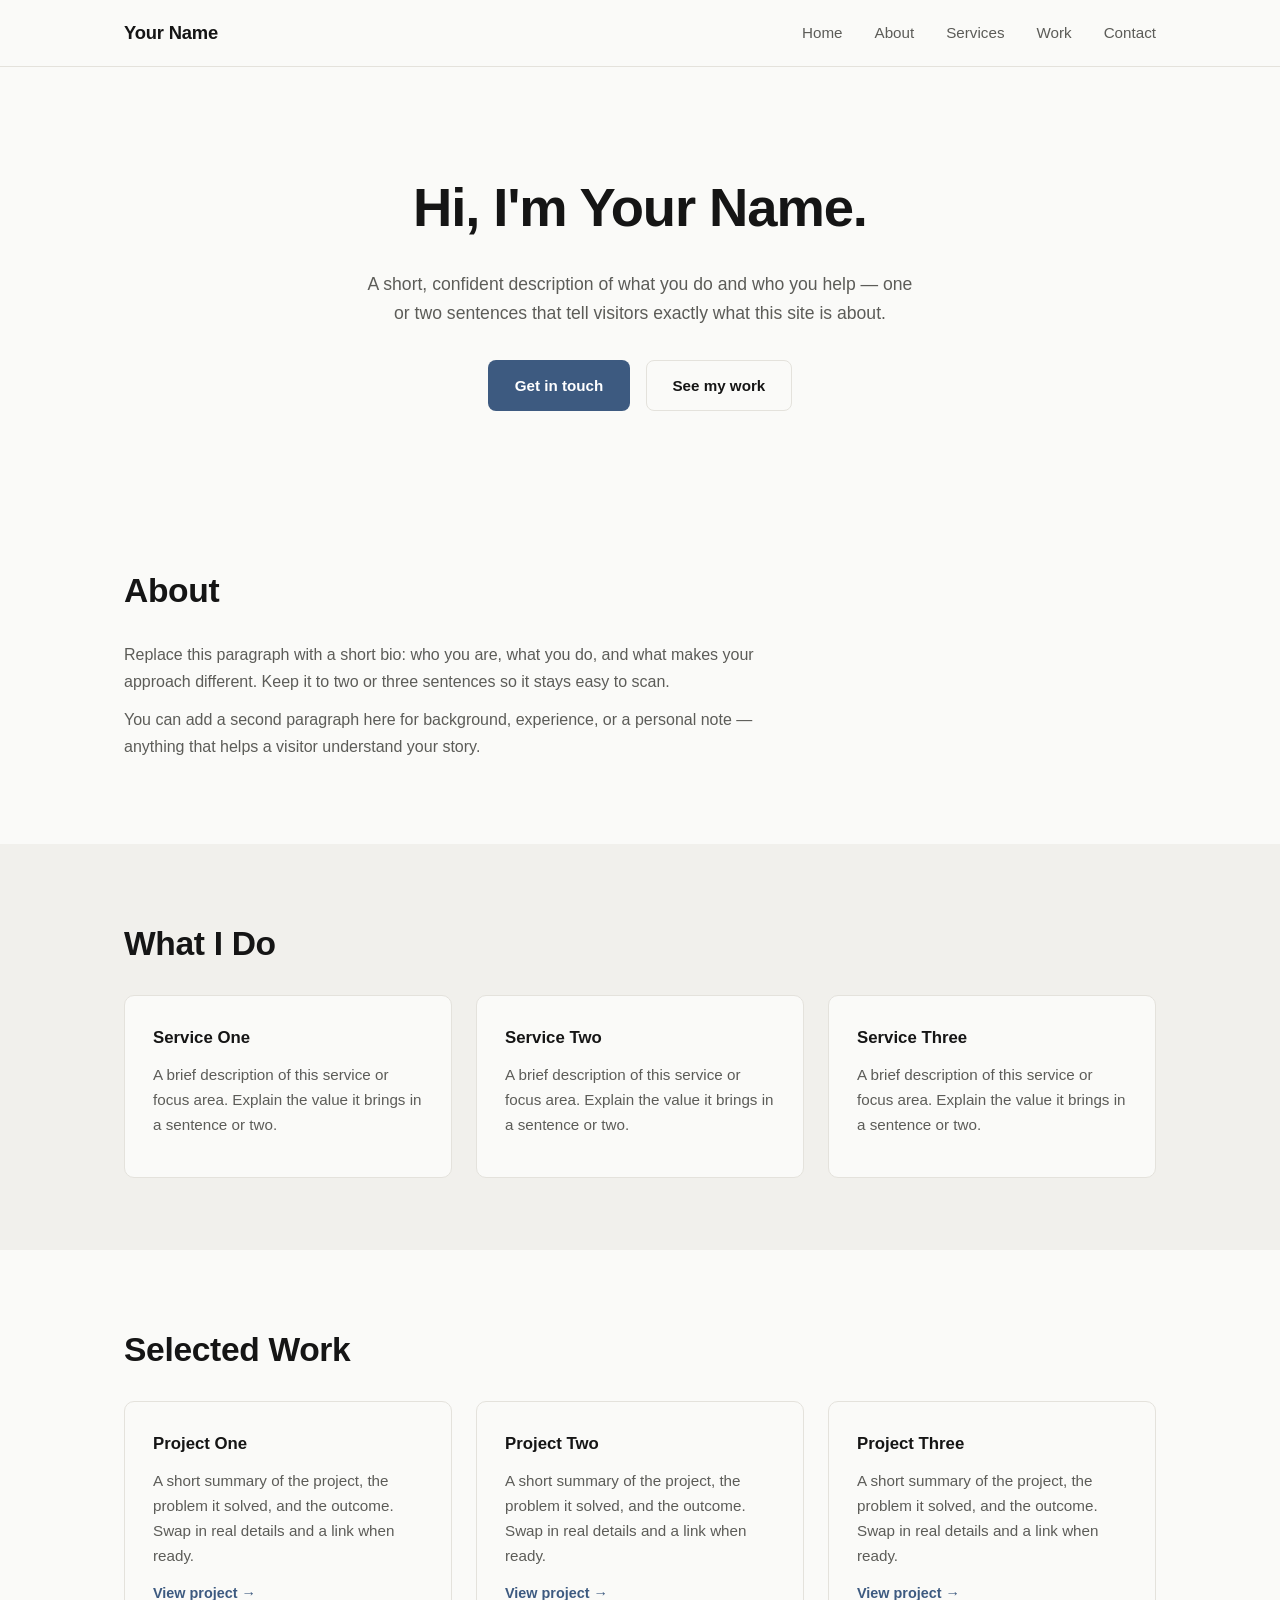
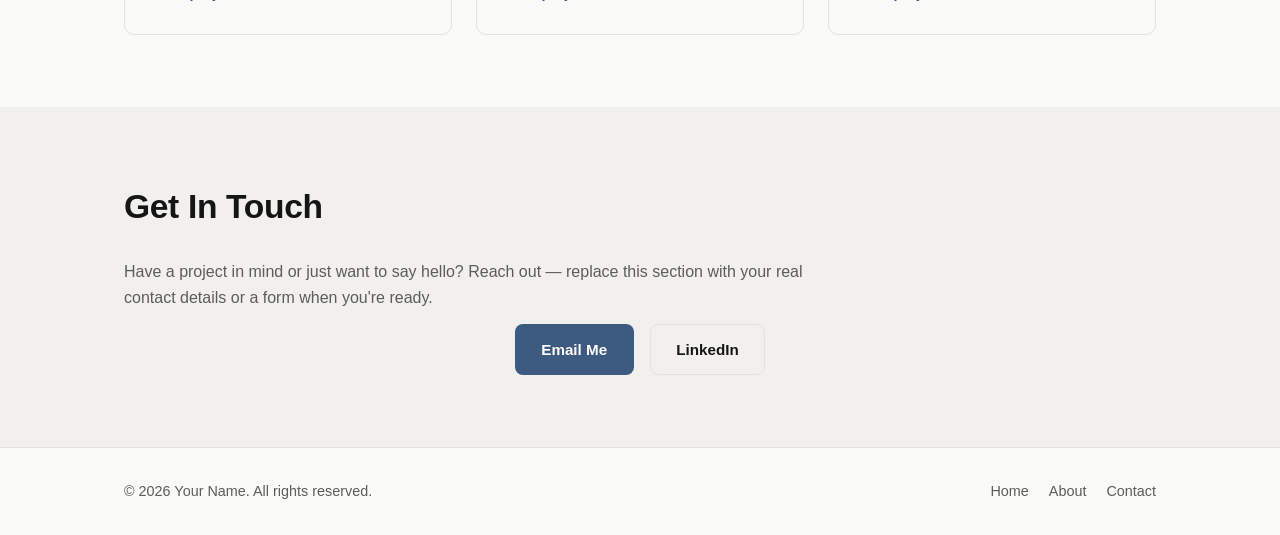
==== index.html @ 48ca0759 "push test" ====
<!DOCTYPE html>
<html lang="en">
<head>
  <meta charset="UTF-8">
  <meta name="viewport" content="width=device-width, initial-scale=1.0">
  <title>Your Name — Portfolio</title>
  <meta name="description" content="A clean, modern personal website.">
  <link rel="stylesheet" href="style.css">
</head>
<body>

  <header class="site-header">
    <nav class="navbar" aria-label="Main navigation">
      <a href="#home" class="logo">Your Name</a>
      <button class="nav-toggle" id="navToggle" aria-label="Toggle navigation" aria-expanded="false">
        <span></span>
        <span></span>
        <span></span>
      </button>
      <ul class="nav-links" id="navLinks">
        <li><a href="#home">Home</a></li>
        <li><a href="#about">About</a></li>
        <li><a href="#services">Services</a></li>
        <li><a href="#work">Work</a></li>
        <li><a href="#contact">Contact</a></li>
      </ul>
    </nav>
  </header>

  <main>
    <section id="home" class="hero">
      <div class="container">
        <h1>Hi, I'm Your Name.</h1>
        <p class="hero-subtitle">A short, confident description of what you do and who you help — one or two sentences that tell visitors exactly what this site is about.</p>
        <div class="hero-actions">
          <a href="#contact" class="btn btn-primary">Get in touch</a>
          <a href="#work" class="btn btn-secondary">See my work</a>
        </div>
      </div>
    </section>

    <section id="about" class="section">
      <div class="container">
        <h2>About</h2>
        <p>Replace this paragraph with a short bio: who you are, what you do, and what makes your approach different. Keep it to two or three sentences so it stays easy to scan.</p>
        <p>You can add a second paragraph here for background, experience, or a personal note — anything that helps a visitor understand your story.</p>
      </div>
    </section>

    <section id="services" class="section section-alt">
      <div class="container">
        <h2>What I Do</h2>
        <div class="card-grid">
          <div class="card">
            <h3>Service One</h3>
            <p>A brief description of this service or focus area. Explain the value it brings in a sentence or two.</p>
          </div>
          <div class="card">
            <h3>Service Two</h3>
            <p>A brief description of this service or focus area. Explain the value it brings in a sentence or two.</p>
          </div>
          <div class="card">
            <h3>Service Three</h3>
            <p>A brief description of this service or focus area. Explain the value it brings in a sentence or two.</p>
          </div>
        </div>
      </div>
    </section>

    <section id="work" class="section">
      <div class="container">
        <h2>Selected Work</h2>
        <div class="card-grid">
          <div class="card">
            <h3>Project One</h3>
            <p>A short summary of the project, the problem it solved, and the outcome. Swap in real details and a link when ready.</p>
            <a href="#" class="link-arrow">View project &rarr;</a>
          </div>
          <div class="card">
            <h3>Project Two</h3>
            <p>A short summary of the project, the problem it solved, and the outcome. Swap in real details and a link when ready.</p>
            <a href="#" class="link-arrow">View project &rarr;</a>
          </div>
          <div class="card">
            <h3>Project Three</h3>
            <p>A short summary of the project, the problem it solved, and the outcome. Swap in real details and a link when ready.</p>
            <a href="#" class="link-arrow">View project &rarr;</a>
          </div>
        </div>
      </div>
    </section>

    <section id="contact" class="section section-alt">
      <div class="container">
        <h2>Get In Touch</h2>
        <p>Have a project in mind or just want to say hello? Reach out — replace this section with your real contact details or a form when you're ready.</p>
        <div class="hero-actions">
          <a href="mailto:hello@example.com" class="btn btn-primary">Email Me</a>
          <a href="#" class="btn btn-secondary">LinkedIn</a>
        </div>
      </div>
    </section>
  </main>

  <footer class="site-footer">
    <div class="container footer-inner">
      <p>&copy; <span id="year"></span> Your Name. All rights reserved.</p>
      <div class="footer-links">
        <a href="#home">Home</a>
        <a href="#about">About</a>
        <a href="#contact">Contact</a>
      </div>
    </div>
  </footer>

  <script src="script.js"></script>
</body>
</html>
---- style.css ----
/* ============================
   Variables
   ============================ */
:root {
  --bg: #FAFAF8;
  --bg-alt: #F1F0EC;
  --text: #151515;
  --text-muted: #5C5C58;
  --accent: #3D5A80;
  --accent-dark: #2F4762;
  --border: #E4E2DC;
  --radius: 10px;
  --max-width: 1080px;
  --transition: 0.2s ease;
}

/* ============================
   Reset
   ============================ */
* {
  margin: 0;
  padding: 0;
  box-sizing: border-box;
}

html {
  scroll-behavior: smooth;
}

body {
  font-family: -apple-system, BlinkMacSystemFont, "Segoe UI", Inter, Roboto, Helvetica, Arial, sans-serif;
  background-color: var(--bg);
  color: var(--text);
  line-height: 1.65;
  -webkit-font-smoothing: antialiased;
}

img {
  max-width: 100%;
  display: block;
}

a {
  color: inherit;
  text-decoration: none;
}

ul {
  list-style: none;
}

.container {
  width: 100%;
  max-width: var(--max-width);
  margin: 0 auto;
  padding: 0 1.5rem;
}

/* ============================
   Header / Navbar
   ============================ */
.site-header {
  position: sticky;
  top: 0;
  z-index: 100;
  background: rgba(250, 250, 248, 0.92);
  backdrop-filter: blur(6px);
  border-bottom: 1px solid var(--border);
}

.navbar {
  max-width: var(--max-width);
  margin: 0 auto;
  padding: 1.1rem 1.5rem;
  display: flex;
  align-items: center;
  justify-content: space-between;
}

.logo {
  font-weight: 700;
  font-size: 1.15rem;
  letter-spacing: -0.01em;
}

.nav-links {
  display: flex;
  gap: 2rem;
}

.nav-links a {
  font-size: 0.95rem;
  font-weight: 500;
  color: var(--text-muted);
  transition: color var(--transition);
}

.nav-links a:hover {
  color: var(--accent);
}

.nav-toggle {
  display: none;
  flex-direction: column;
  justify-content: center;
  gap: 5px;
  width: 30px;
  height: 30px;
  background: none;
  border: none;
  cursor: pointer;
  padding: 0;
}

.nav-toggle span {
  display: block;
  height: 2px;
  width: 100%;
  background: var(--text);
  border-radius: 2px;
  transition: transform var(--transition), opacity var(--transition);
}

/* ============================
   Hero
   ============================ */
.hero {
  padding: 6rem 0 5rem;
  text-align: center;
}

.hero h1 {
  font-size: clamp(2.2rem, 5vw, 3.4rem);
  font-weight: 700;
  letter-spacing: -0.02em;
  margin-bottom: 1.1rem;
}

.hero-subtitle {
  max-width: 560px;
  margin: 0 auto 2rem;
  color: var(--text-muted);
  font-size: 1.1rem;
}

.hero-actions {
  display: flex;
  gap: 1rem;
  justify-content: center;
  flex-wrap: wrap;
}

/* ============================
   Buttons
   ============================ */
.btn {
  display: inline-block;
  padding: 0.75rem 1.6rem;
  border-radius: 8px;
  font-weight: 600;
  font-size: 0.95rem;
  transition: transform var(--transition), opacity var(--transition), background var(--transition);
  border: 1px solid transparent;
}

.btn-primary {
  background: var(--accent);
  color: #fff;
}

.btn-primary:hover {
  background: var(--accent-dark);
  transform: translateY(-1px);
}

.btn-secondary {
  background: transparent;
  color: var(--text);
  border-color: var(--border);
}

.btn-secondary:hover {
  border-color: var(--accent);
  color: var(--accent);
  transform: translateY(-1px);
}

/* ============================
   Sections
   ============================ */
.section {
  padding: 4.5rem 0;
}

.section-alt {
  background: var(--bg-alt);
}

.section h2 {
  font-size: clamp(1.6rem, 3vw, 2.1rem);
  font-weight: 700;
  letter-spacing: -0.01em;
  margin-bottom: 1.5rem;
}

.section p {
  color: var(--text-muted);
  max-width: 680px;
  margin-bottom: 0.75rem;
}

/* ============================
   Cards
   ============================ */
.card-grid {
  display: grid;
  grid-template-columns: repeat(3, 1fr);
  gap: 1.5rem;
  margin-top: 1.5rem;
}

.card {
  background: var(--bg);
  border: 1px solid var(--border);
  border-radius: var(--radius);
  padding: 1.75rem;
  transition: transform var(--transition), box-shadow var(--transition);
}

.card:hover {
  transform: translateY(-3px);
  box-shadow: 0 8px 24px rgba(0, 0, 0, 0.06);
}

.card h3 {
  font-size: 1.05rem;
  margin-bottom: 0.6rem;
}

.card p {
  font-size: 0.95rem;
  margin-bottom: 0.75rem;
}

.link-arrow {
  font-weight: 600;
  font-size: 0.9rem;
  color: var(--accent);
  transition: opacity var(--transition);
}

.link-arrow:hover {
  opacity: 0.75;
}

/* ============================
   Footer
   ============================ */
.site-footer {
  border-top: 1px solid var(--border);
  padding: 2rem 0;
}

.footer-inner {
  display: flex;
  align-items: center;
  justify-content: space-between;
  flex-wrap: wrap;
  gap: 1rem;
}

.footer-inner p {
  color: var(--text-muted);
  font-size: 0.9rem;
}

.footer-links {
  display: flex;
  gap: 1.25rem;
}

.footer-links a {
  font-size: 0.9rem;
  color: var(--text-muted);
  transition: color var(--transition);
}

.footer-links a:hover {
  color: var(--accent);
}

/* ============================
   Responsive
   ============================ */
@media (max-width: 768px) {
  .card-grid {
    grid-template-columns: 1fr;
  }

  .nav-toggle {
    display: flex;
  }

  .nav-links {
    position: absolute;
    top: 100%;
    left: 0;
    right: 0;
    background: var(--bg);
    border-bottom: 1px solid var(--border);
    flex-direction: column;
    align-items: center;
    gap: 0;
    max-height: 0;
    overflow: hidden;
    transition: max-height var(--transition);
  }

  .nav-links.open {
    max-height: 320px;
  }

  .nav-links li {
    width: 100%;
    text-align: center;
  }

  .nav-links a {
    display: block;
    padding: 1rem 0;
  }

  .hero {
    padding: 4rem 0 3rem;
  }
}

@media (max-width: 480px) {
  .hero-actions {
    flex-direction: column;
    width: 100%;
  }

  .hero-actions .btn {
    width: 100%;
    text-align: center;
  }
}
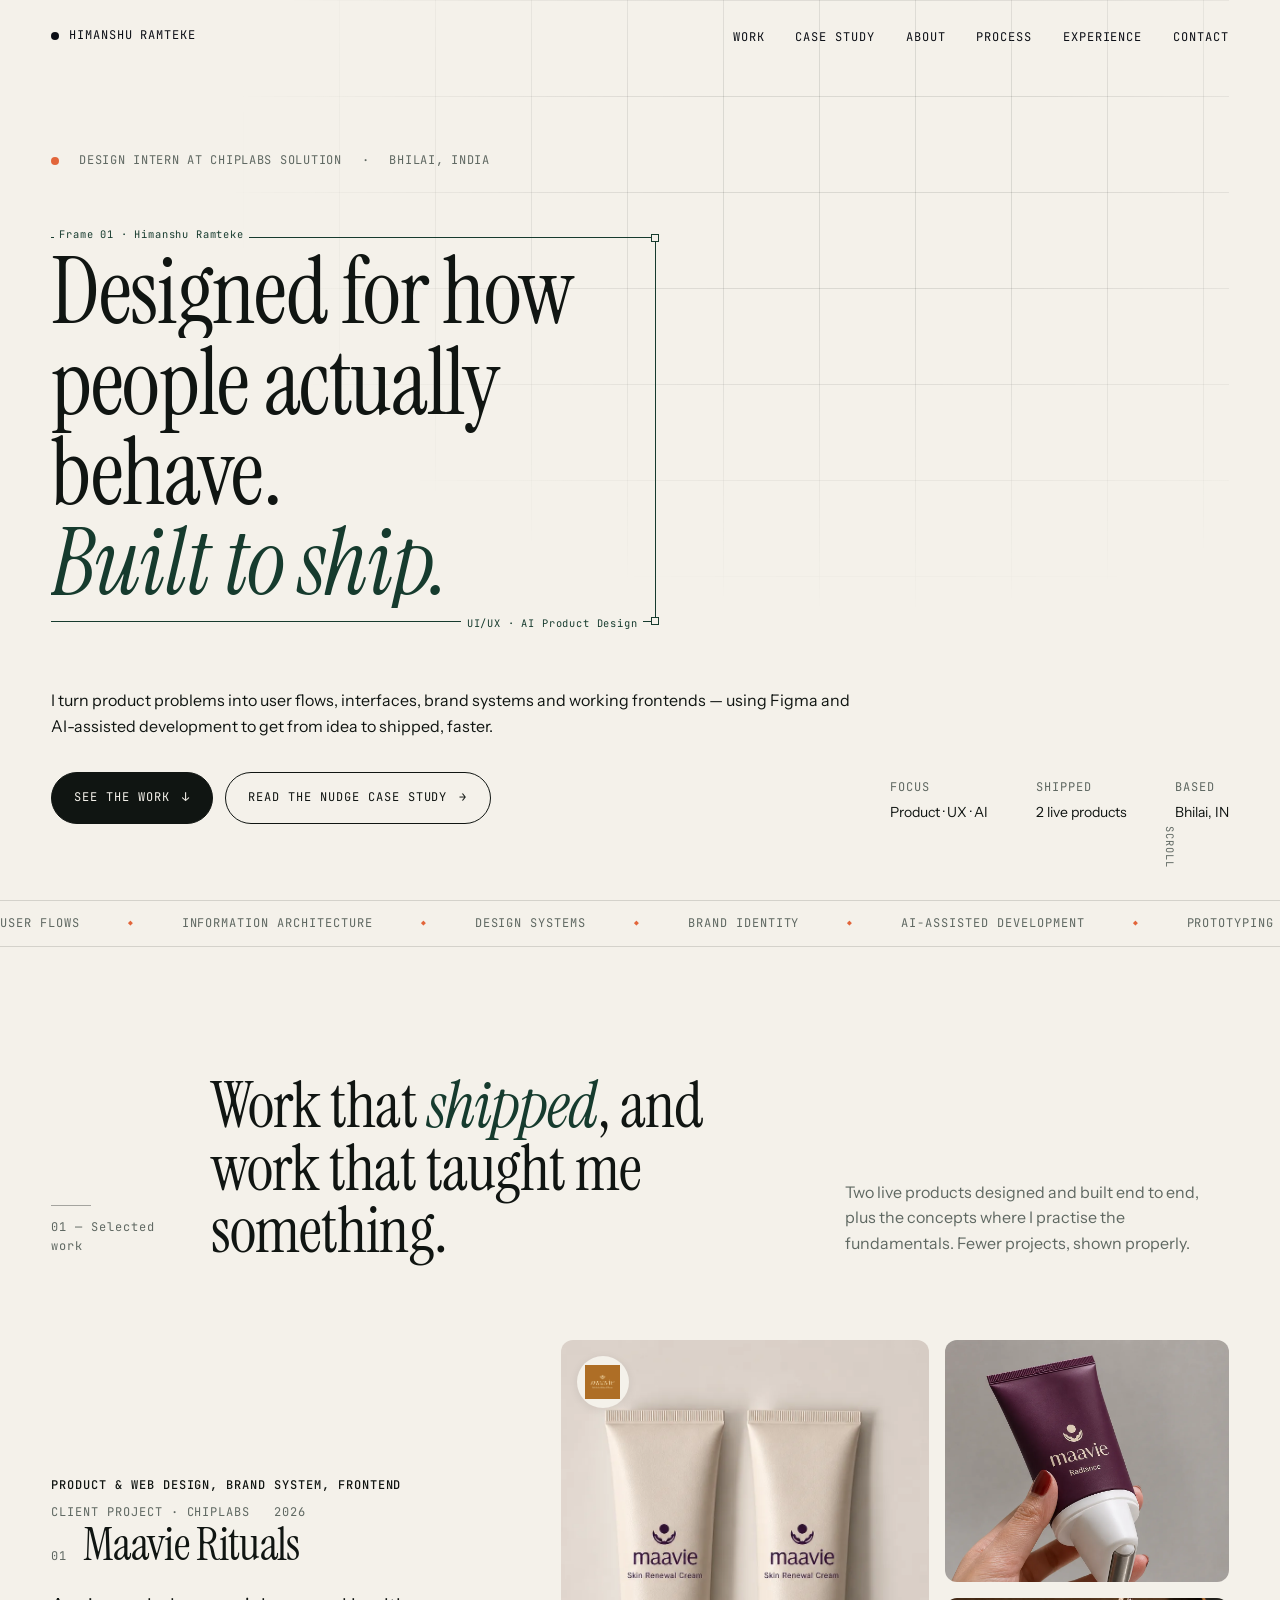
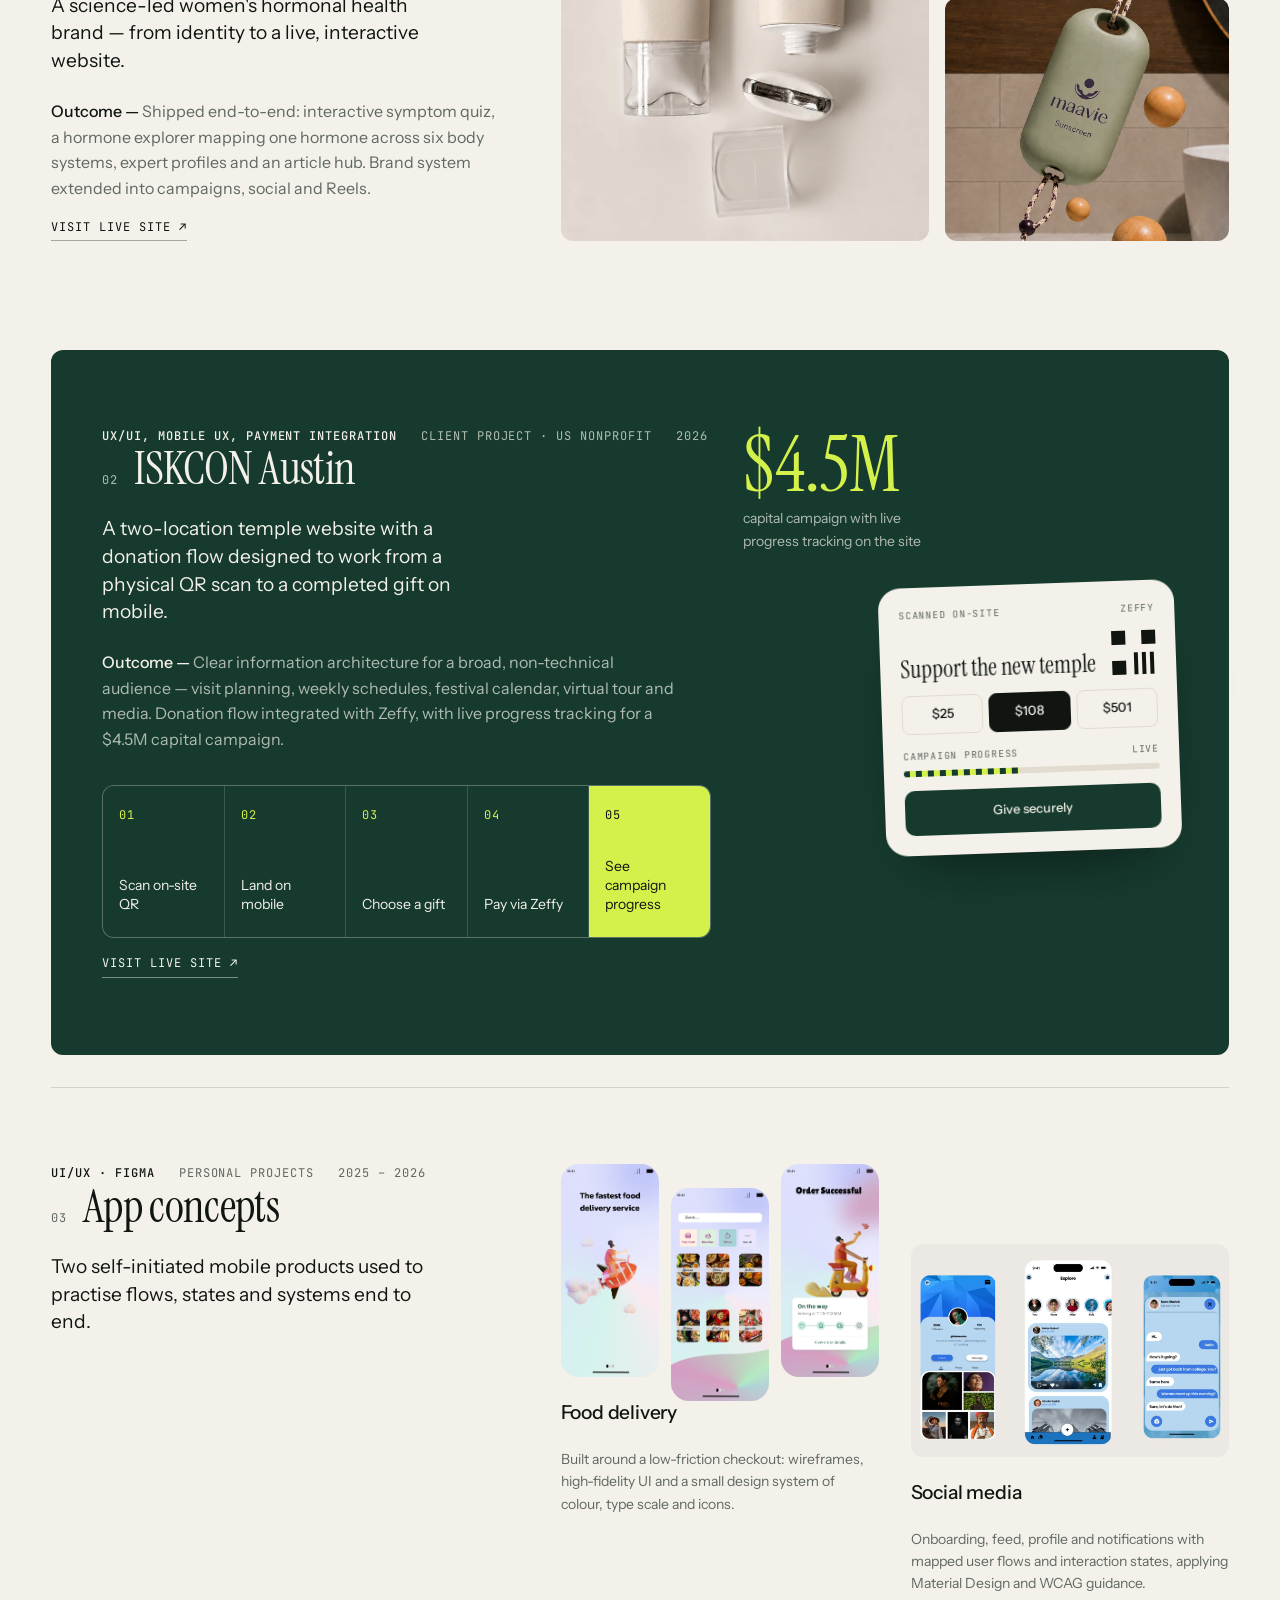
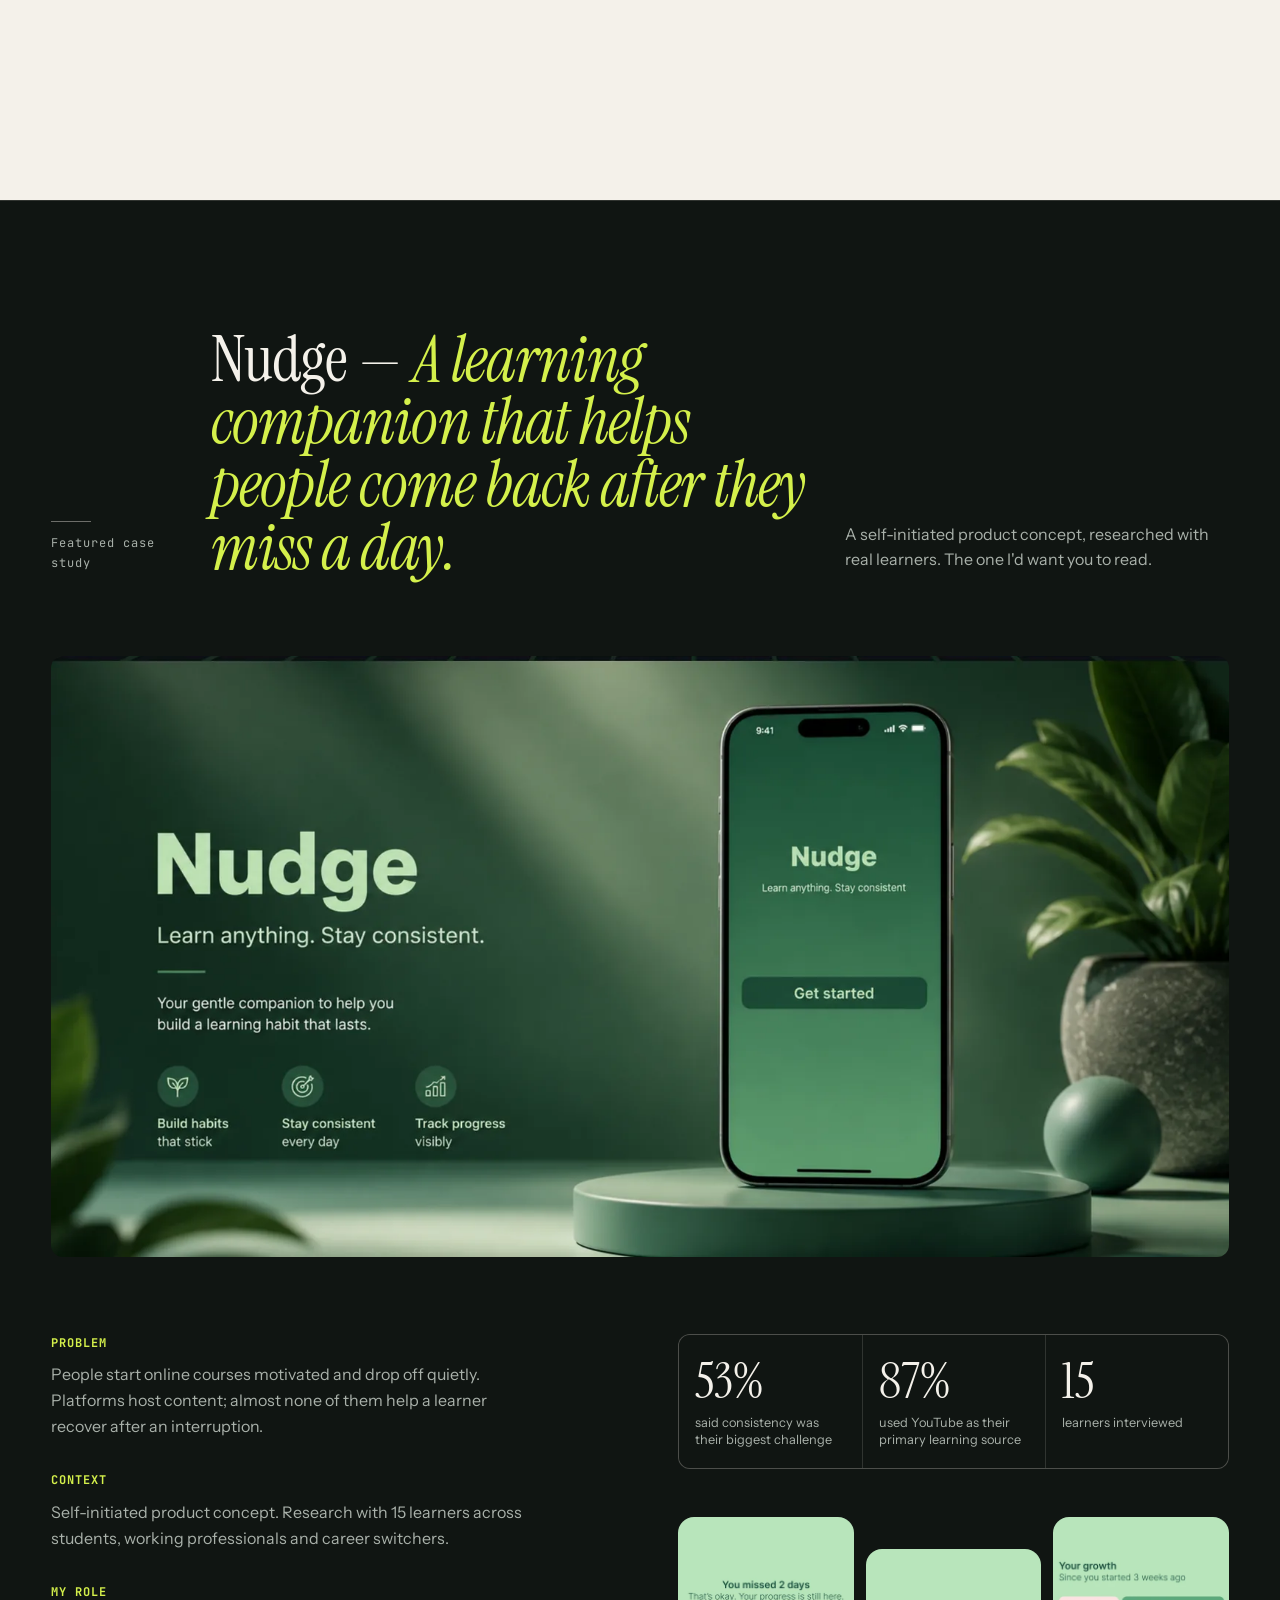
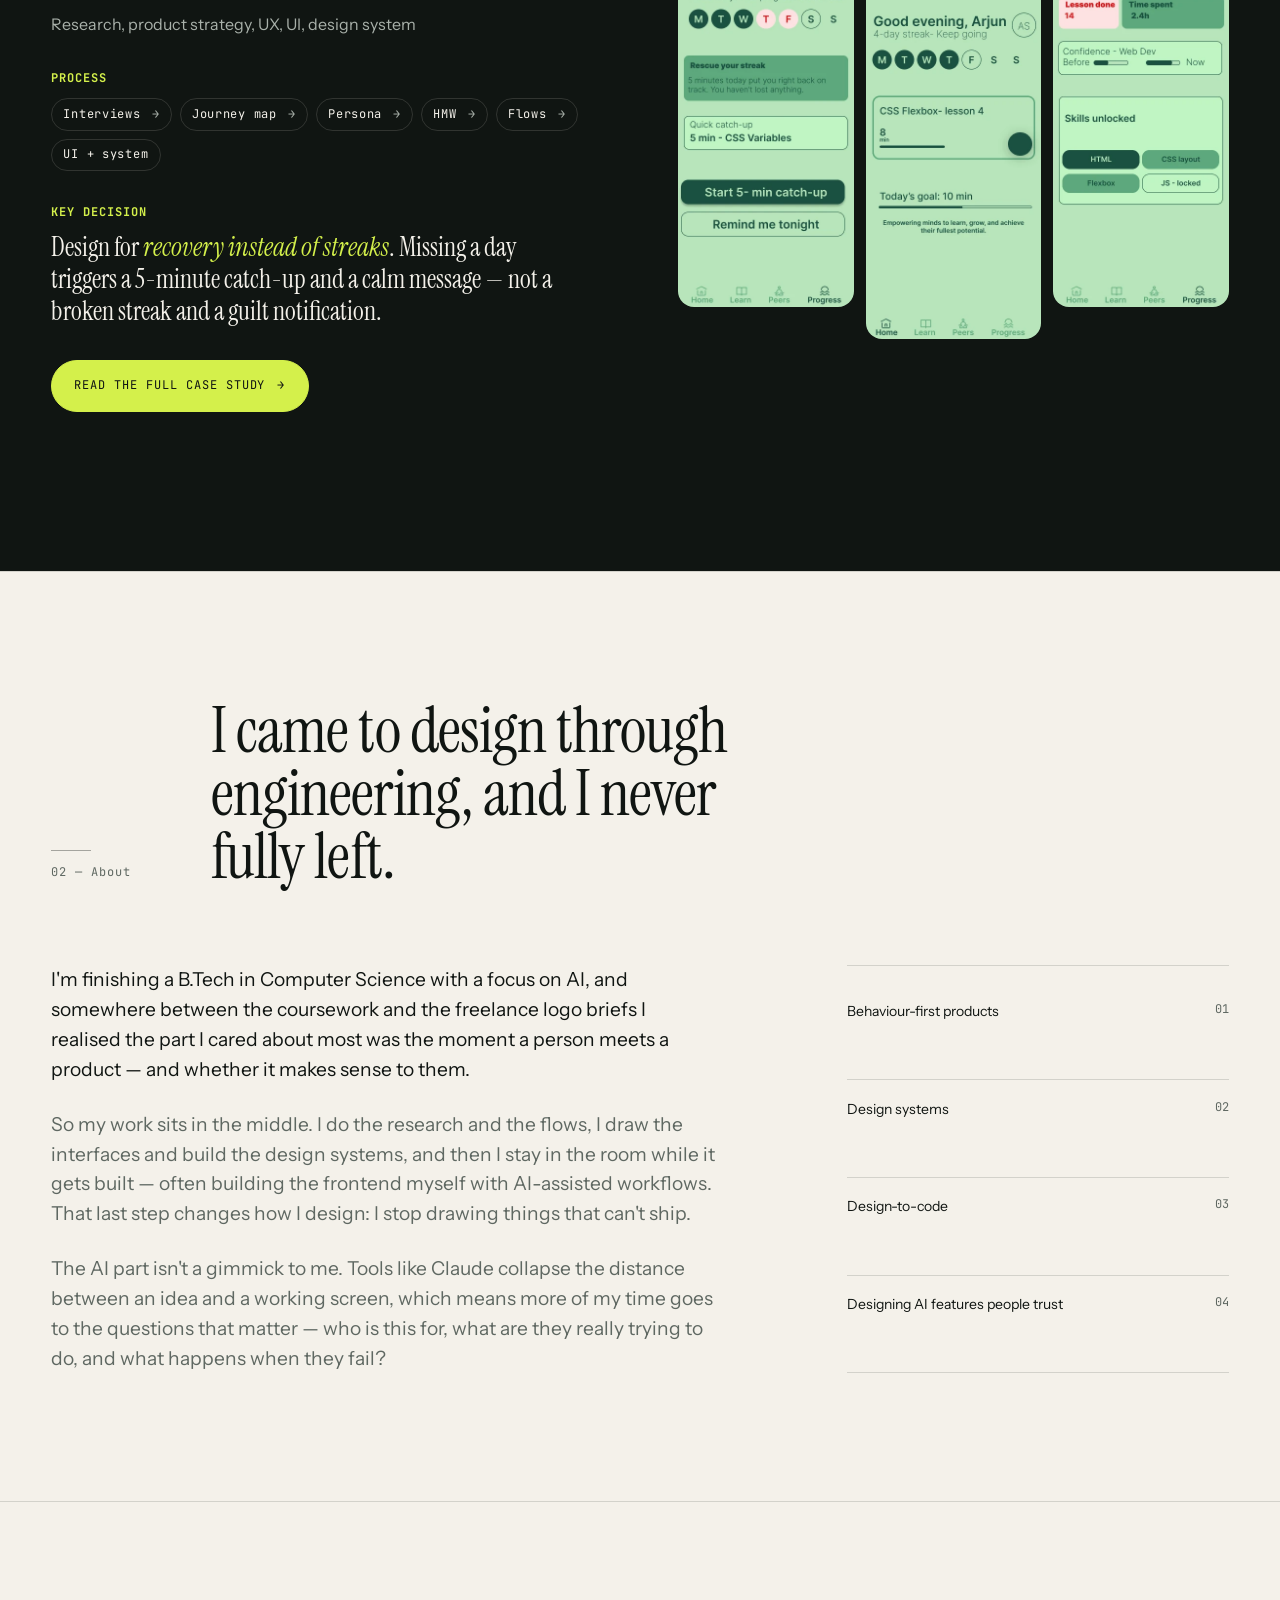
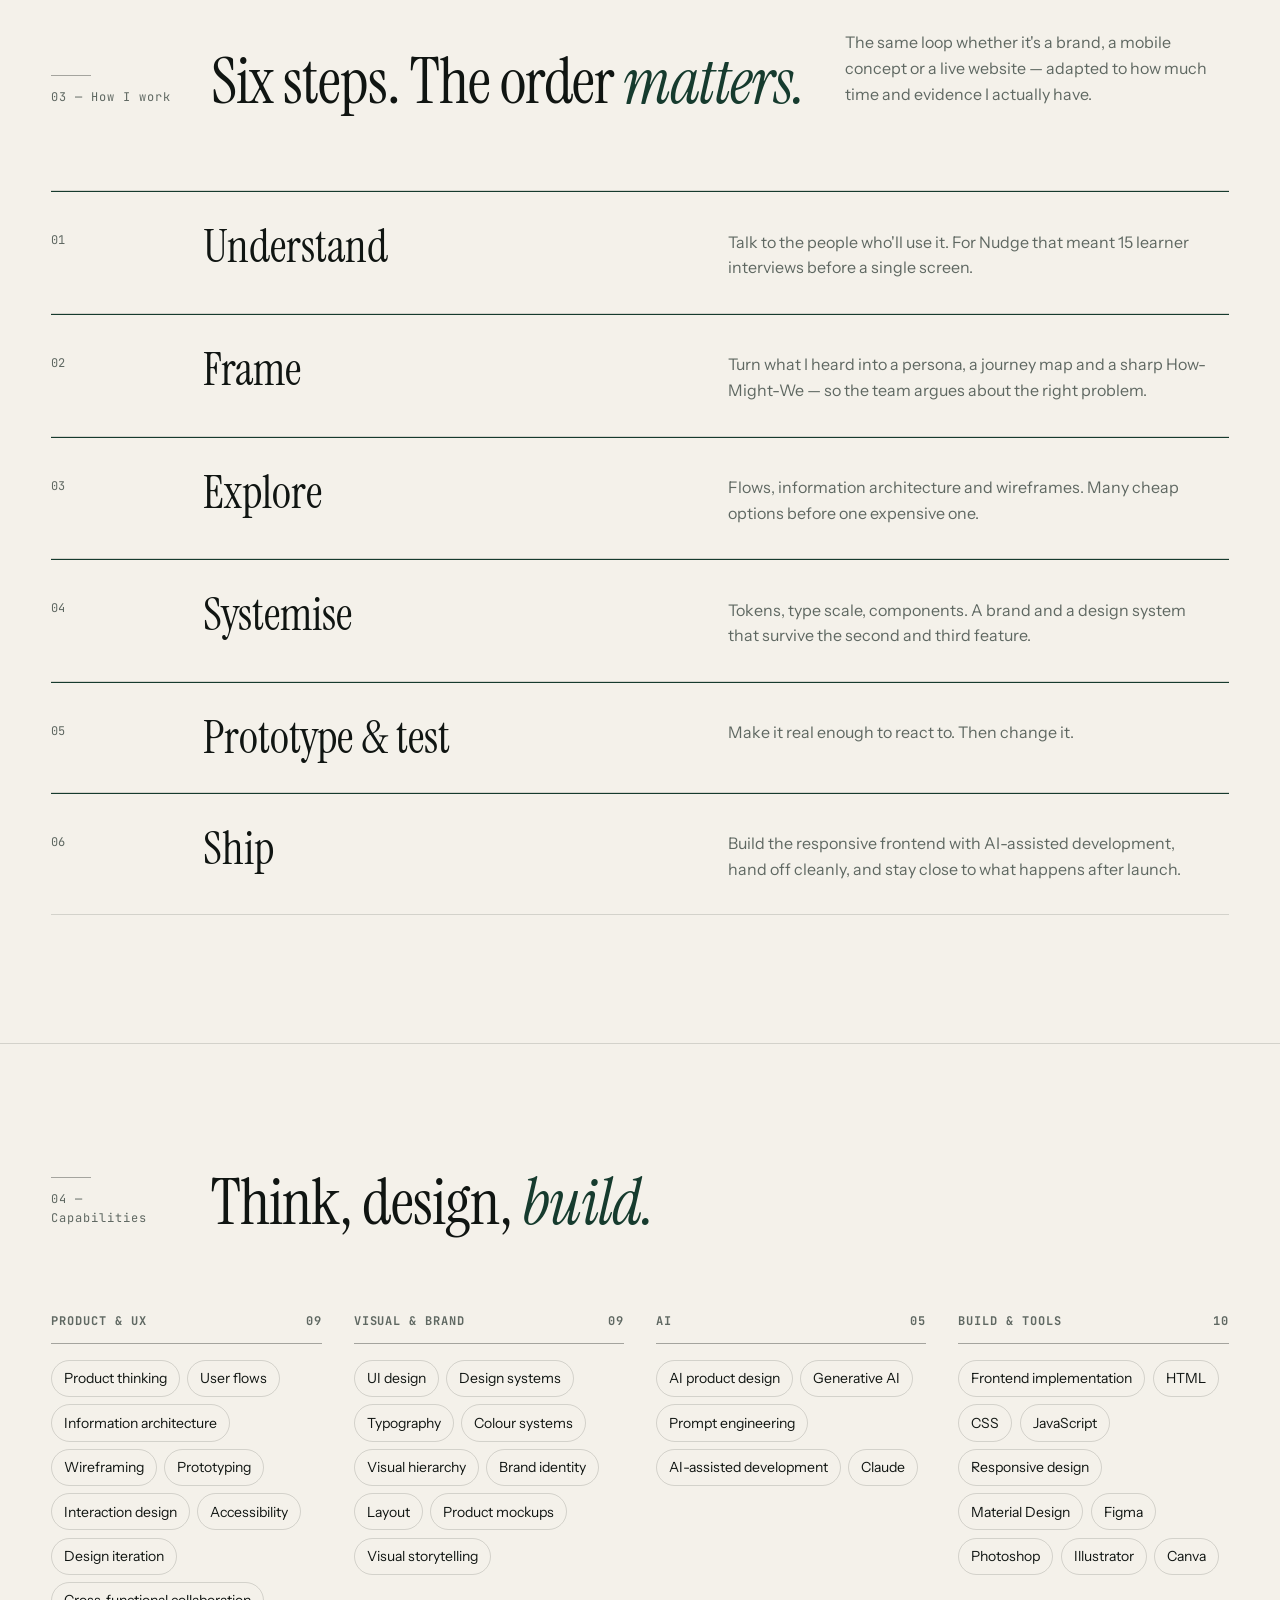
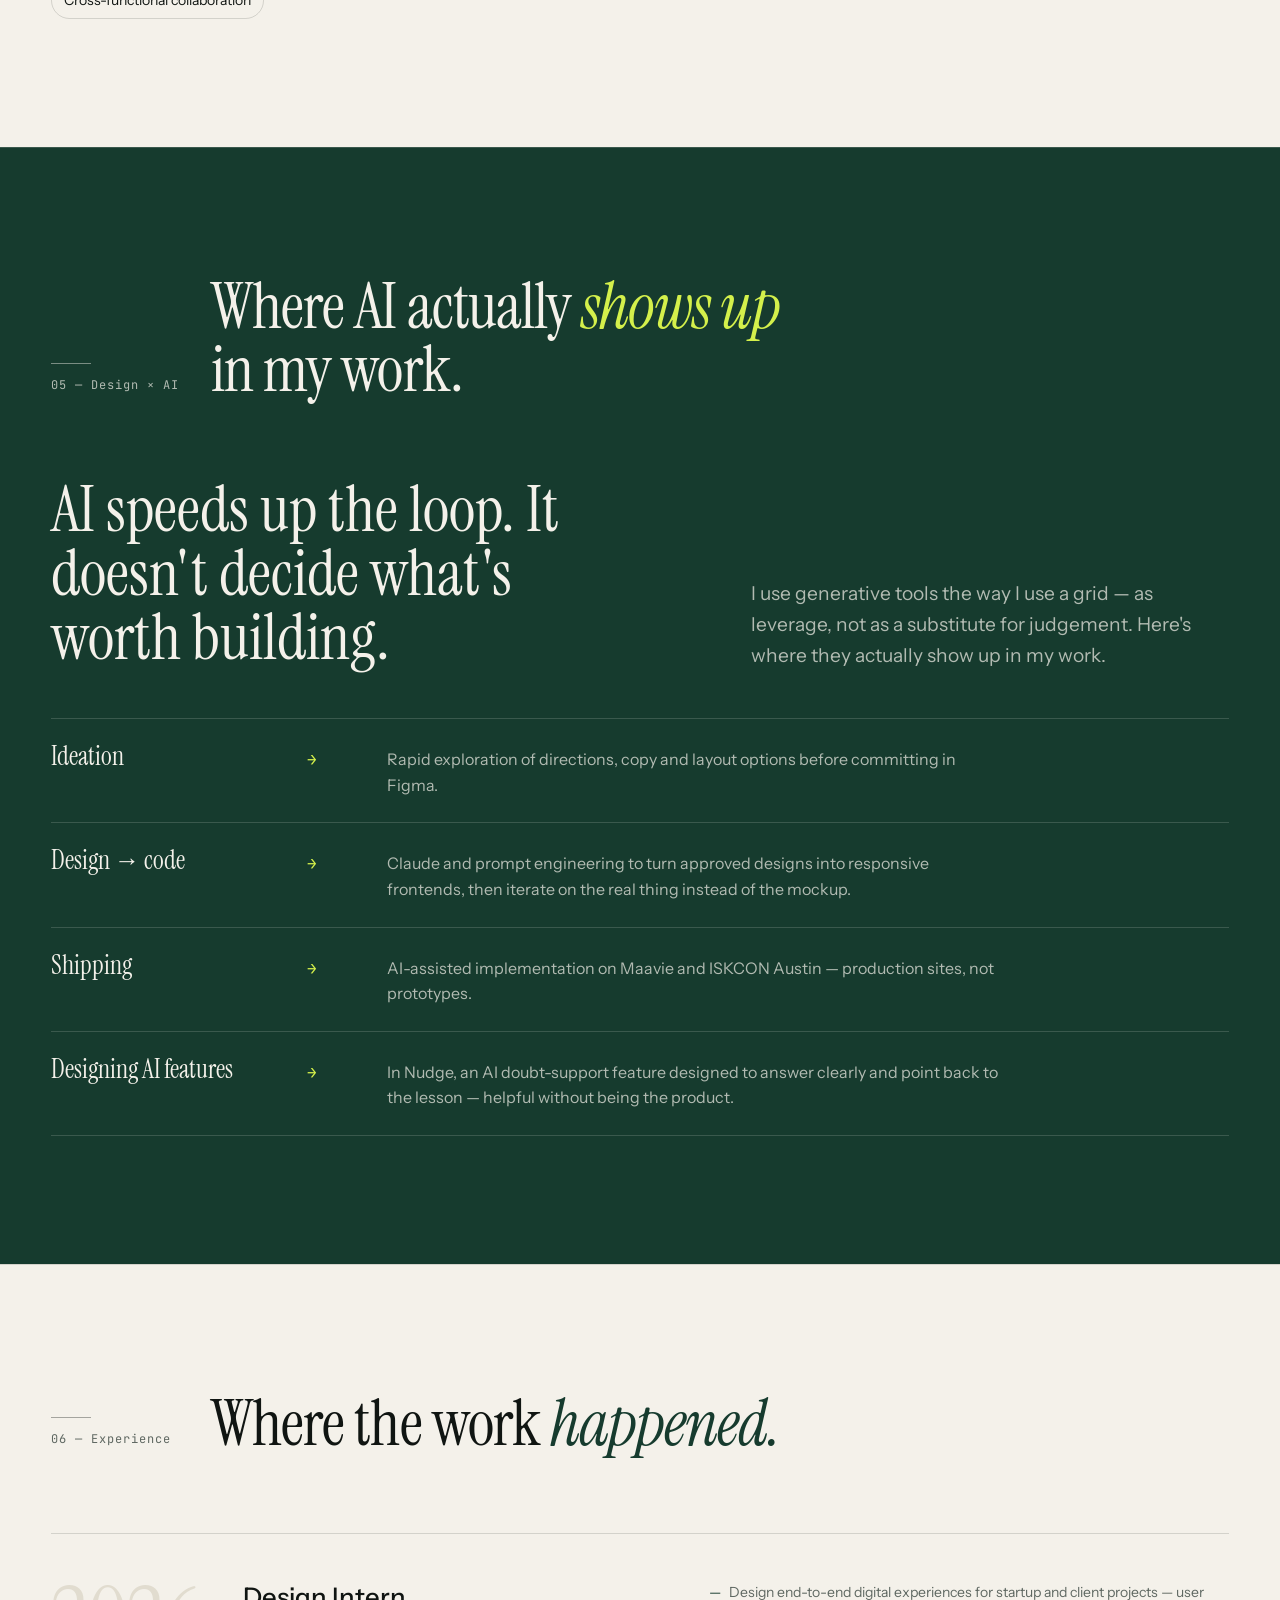
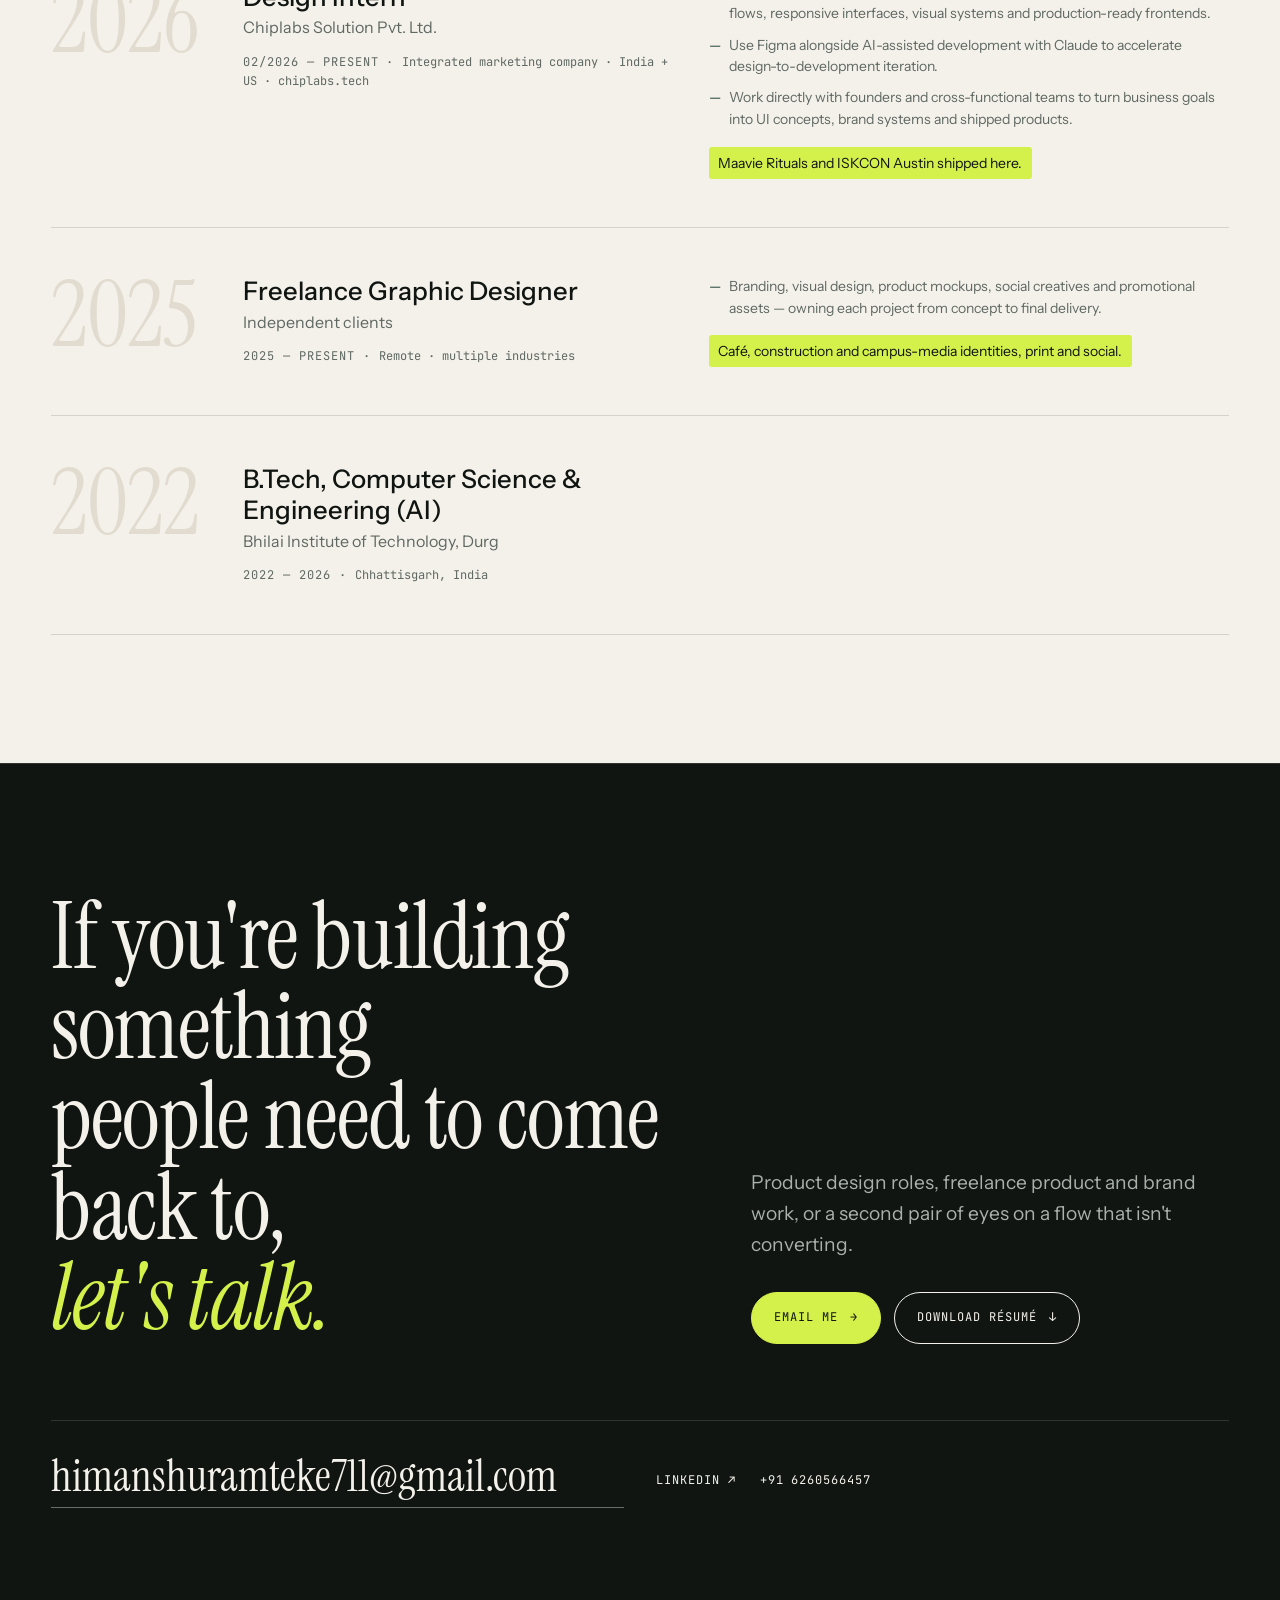
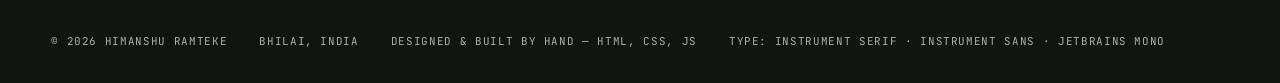
==== commit f7ba3df9: "new text" ====
--- a/index.html
+++ b/index.html
@@ -3,116 +3,158 @@
 <head>
   <meta charset="UTF-8">
   <meta name="viewport" content="width=device-width, initial-scale=1.0">
-  <title>Your Name — Portfolio</title>
-  <meta name="description" content="A clean, modern personal website.">
-  <link rel="stylesheet" href="style.css">
+  <title>Himanshu Ramteke — UI/UX & AI Product Designer</title>
+  <meta name="description" content="Himanshu Ramteke is a UI/UX and AI Product Designer who turns product problems into flows, interfaces, brand systems and working frontends.">
+  <meta name="theme-color" content="#F4F1EA">
+  <meta property="og:title" content="Himanshu Ramteke — UI/UX & AI Product Designer">
+  <meta property="og:description" content="Designed for how people actually behave. Built to ship.">
+  <meta property="og:type" content="website">
+  <meta property="og:image" content="assets/img/nudge-hero.webp">
+
+  <link rel="preconnect" href="https://fonts.googleapis.com">
+  <link rel="preconnect" href="https://fonts.gstatic.com" crossorigin>
+  <link href="https://fonts.googleapis.com/css2?family=Instrument+Serif:ital@0;1&family=Instrument+Sans:wght@400;500;600&family=JetBrains+Mono:wght@400;500&display=swap" rel="stylesheet">
+
+  <link rel="stylesheet" href="css/tokens.css">
+  <link rel="stylesheet" href="css/main.css">
+  <link rel="icon" href="data:image/svg+xml,%3Csvg xmlns='http://www.w3.org/2000/svg' viewBox='0 0 32 32'%3E%3Crect width='32' height='32' rx='6' fill='%23163B2E'/%3E%3Ccircle cx='16' cy='16' r='6' fill='%23D4F04B'/%3E%3C/svg%3E">
 </head>
 <body>
+  <a class="skip-link" href="#main">Skip to content</a>
+  <div class="cursor" aria-hidden="true"></div>
 
-  <header class="site-header">
-    <nav class="navbar" aria-label="Main navigation">
-      <a href="#home" class="logo">Your Name</a>
-      <button class="nav-toggle" id="navToggle" aria-label="Toggle navigation" aria-expanded="false">
-        <span></span>
-        <span></span>
-        <span></span>
-      </button>
-      <ul class="nav-links" id="navLinks">
-        <li><a href="#home">Home</a></li>
-        <li><a href="#about">About</a></li>
-        <li><a href="#services">Services</a></li>
-        <li><a href="#work">Work</a></li>
-        <li><a href="#contact">Contact</a></li>
-      </ul>
-    </nav>
+  <!-- ============ NAV ============ -->
+  <header class="nav" id="nav">
+    <div class="container">
+      <a class="brand" href="#top" aria-label="Himanshu Ramteke — home"><span class="dot"></span><span data-text="name">Himanshu Ramteke</span></a>
+      <nav aria-label="Primary">
+        <ul>
+          <li><a href="#work">Work</a></li>
+          <li><a href="#nudge">Case study</a></li>
+          <li><a href="#about">About</a></li>
+          <li><a href="#process">Process</a></li>
+          <li><a href="#experience">Experience</a></li>
+          <li><a href="#contact">Contact</a></li>
+        </ul>
+      </nav>
+      <button class="menu-btn" id="menuBtn" aria-expanded="false" aria-controls="menu">Menu</button>
+    </div>
   </header>
 
-  <main>
-    <section id="home" class="hero">
+  <div class="menu" id="menu" aria-hidden="true">
+    <nav aria-label="Mobile">
+      <a href="#work"><span class="mono">01</span>Work</a>
+      <a href="#nudge"><span class="mono">02</span>Case study</a>
+      <a href="#about"><span class="mono">03</span>About</a>
+      <a href="#process"><span class="mono">04</span>Process</a>
+      <a href="#experience"><span class="mono">05</span>Experience</a>
+      <a href="#contact"><span class="mono">06</span>Contact</a>
+    </nav>
+    <div class="meta mono" data-render="menu-meta"></div>
+  </div>
+
+  <main id="main">
+    <!-- ============ HERO ============ -->
+    <section class="hero container" id="top" aria-label="Introduction">
+      <div class="grid-bg" aria-hidden="true"></div>
+      <p class="eyebrow mono"><span class="pulse" aria-hidden="true"></span><span data-text="status"></span><span aria-hidden="true">·</span><span data-text="location"></span></p>
+
+      <h1 class="headline display" data-render="hero-headline">
+        <span class="spec" aria-hidden="true"><i></i><span class="tag">Frame 01 · Himanshu Ramteke</span><span class="dim">UI/UX · AI Product Design</span></span>
+      </h1>
+
+      <div class="bottom">
+        <div>
+          <p class="lede rv" data-text="hero-lede"></p>
+          <div class="ctas rv" style="margin-top: var(--s-4)">
+            <a class="btn solid" data-cta="primary" href="#work"><span></span><span class="arr" aria-hidden="true">↓</span></a>
+            <a class="btn" data-cta="secondary" href="nudge.html"><span></span><span class="arr" aria-hidden="true">→</span></a>
+          </div>
+        </div>
+        <div class="facts rv" data-render="hero-facts"></div>
+      </div>
+      <span class="scroll-hint" aria-hidden="true">Scroll</span>
+    </section>
+
+    <div class="strip" aria-hidden="true">
+      <div class="track" data-render="strip"></div>
+    </div>
+
+    <!-- ============ SELECTED WORK ============ -->
+    <section class="section work" id="work">
       <div class="container">
-        <h1>Hi, I'm Your Name.</h1>
-        <p class="hero-subtitle">A short, confident description of what you do and who you help — one or two sentences that tell visitors exactly what this site is about.</p>
-        <div class="hero-actions">
-          <a href="#contact" class="btn btn-primary">Get in touch</a>
-          <a href="#work" class="btn btn-secondary">See my work</a>
-        </div>
+        <header class="sec-head rv">
+          <span class="idx">01 — Selected work</span>
+          <h2 class="title display">Work that <em>shipped</em>, and work that taught me something.</h2>
+          <p class="aside">Two live products designed and built end to end, plus the concepts where I practise the fundamentals. Fewer projects, shown properly.</p>
+        </header>
+        <div data-render="projects"></div>
       </div>
     </section>
 
-    <section id="about" class="section">
+    <!-- ============ FEATURED CASE STUDY ============ -->
+    <section class="section featured on-ink" id="nudge">
+      <div class="container" data-render="featured"></div>
+    </section>
+
+    <!-- ============ ABOUT ============ -->
+    <section class="section about" id="about">
       <div class="container">
-        <h2>About</h2>
-        <p>Replace this paragraph with a short bio: who you are, what you do, and what makes your approach different. Keep it to two or three sentences so it stays easy to scan.</p>
-        <p>You can add a second paragraph here for background, experience, or a personal note — anything that helps a visitor understand your story.</p>
+        <header class="sec-head rv">
+          <span class="idx">02 — About</span>
+          <h2 class="title display" data-text="about-heading"></h2>
+        </header>
+        <div class="body" data-render="about"></div>
       </div>
     </section>
 
-    <section id="services" class="section section-alt">
+    <!-- ============ PROCESS ============ -->
+    <section class="section process" id="process">
       <div class="container">
-        <h2>What I Do</h2>
-        <div class="card-grid">
-          <div class="card">
-            <h3>Service One</h3>
-            <p>A brief description of this service or focus area. Explain the value it brings in a sentence or two.</p>
-          </div>
-          <div class="card">
-            <h3>Service Two</h3>
-            <p>A brief description of this service or focus area. Explain the value it brings in a sentence or two.</p>
-          </div>
-          <div class="card">
-            <h3>Service Three</h3>
-            <p>A brief description of this service or focus area. Explain the value it brings in a sentence or two.</p>
-          </div>
-        </div>
+        <header class="sec-head rv">
+          <span class="idx">03 — How I work</span>
+          <h2 class="title display">Six steps. The order <em>matters.</em></h2>
+          <p class="aside">The same loop whether it's a brand, a mobile concept or a live website — adapted to how much time and evidence I actually have.</p>
+        </header>
+        <ol class="steps" data-render="process"></ol>
       </div>
     </section>
 
-    <section id="work" class="section">
+    <!-- ============ SKILLS ============ -->
+    <section class="section skills" id="skills">
       <div class="container">
-        <h2>Selected Work</h2>
-        <div class="card-grid">
-          <div class="card">
-            <h3>Project One</h3>
-            <p>A short summary of the project, the problem it solved, and the outcome. Swap in real details and a link when ready.</p>
-            <a href="#" class="link-arrow">View project &rarr;</a>
-          </div>
-          <div class="card">
-            <h3>Project Two</h3>
-            <p>A short summary of the project, the problem it solved, and the outcome. Swap in real details and a link when ready.</p>
-            <a href="#" class="link-arrow">View project &rarr;</a>
-          </div>
-          <div class="card">
-            <h3>Project Three</h3>
-            <p>A short summary of the project, the problem it solved, and the outcome. Swap in real details and a link when ready.</p>
-            <a href="#" class="link-arrow">View project &rarr;</a>
-          </div>
-        </div>
+        <header class="sec-head rv">
+          <span class="idx">04 — Capabilities</span>
+          <h2 class="title display">Think, design, <em>build.</em></h2>
+        </header>
+        <div class="groups" data-render="skills"></div>
       </div>
     </section>
 
-    <section id="contact" class="section section-alt">
+    <!-- ============ DESIGN × AI ============ -->
+    <section class="section ai-sec on-pine" id="ai">
+      <div class="container" data-render="ai"></div>
+    </section>
+
+    <!-- ============ EXPERIENCE ============ -->
+    <section class="section exp" id="experience">
       <div class="container">
-        <h2>Get In Touch</h2>
-        <p>Have a project in mind or just want to say hello? Reach out — replace this section with your real contact details or a form when you're ready.</p>
-        <div class="hero-actions">
-          <a href="mailto:hello@example.com" class="btn btn-primary">Email Me</a>
-          <a href="#" class="btn btn-secondary">LinkedIn</a>
-        </div>
+        <header class="sec-head rv">
+          <span class="idx">06 — Experience</span>
+          <h2 class="title display">Where the work <em>happened.</em></h2>
+        </header>
+        <div class="list" data-render="experience"></div>
       </div>
+    </section>
+
+    <!-- ============ CONTACT ============ -->
+    <section class="section contact on-ink" id="contact">
+      <div class="container" data-render="contact"></div>
     </section>
   </main>
 
-  <footer class="site-footer">
-    <div class="container footer-inner">
-      <p>&copy; <span id="year"></span> Your Name. All rights reserved.</p>
-      <div class="footer-links">
-        <a href="#home">Home</a>
-        <a href="#about">About</a>
-        <a href="#contact">Contact</a>
-      </div>
-    </div>
-  </footer>
-
-  <script src="script.js"></script>
+  <script src="js/data.js"></script>
+  <script src="js/render.js"></script>
+  <script src="js/main.js"></script>
 </body>
 </html>
--- a/css/tokens.css
+++ b/css/tokens.css
@@ -0,0 +1,93 @@
+/* =============================================================
+   DESIGN TOKENS
+   One place for colour, type, spacing, motion.
+   ============================================================= */
+:root {
+  /* ---- Colour: neutrals ---- */
+  --paper:      #F4F1EA;   /* warm bone — page background */
+  --paper-2:    #EBE7DD;   /* slightly deeper bone — alt sections, cards */
+  --paper-3:    #E1DCCF;   /* borders on paper */
+  --ink:        #101512;   /* green-black — primary text, dark sections */
+  --ink-2:      #1A211C;   /* raised surfaces on ink */
+  --ink-3:      #2A342E;   /* borders on ink */
+  --muted:      #5F6862;   /* secondary text on paper */
+  --muted-ink:  #A9B1AA;   /* secondary text on ink */
+
+  /* ---- Colour: brand ---- */
+  --pine:       #163B2E;   /* primary brand — deep pine */
+  --pine-2:     #0F2A21;
+  --lime:       #D4F04B;   /* accent — highlight, never body text */
+  --lime-2:     #BFE02E;
+  --clay:       #E2653A;   /* secondary accent — sparingly */
+
+  /* ---- Semantic ---- */
+  --bg:         var(--paper);
+  --fg:         var(--ink);
+  --fg-2:       var(--muted);
+  --line:       rgba(16, 21, 18, 0.14);
+  --line-strong:rgba(16, 21, 18, 0.35);
+  --accent:     var(--pine);
+  --accent-contrast: var(--lime);
+  --focus:      var(--clay);
+
+  /* ---- Type ---- */
+  --font-display: "Instrument Serif", "Iowan Old Style", "Palatino Linotype", Georgia, serif;
+  --font-sans:    "Instrument Sans", "Inter", system-ui, -apple-system, "Segoe UI", Roboto, sans-serif;
+  --font-mono:    "JetBrains Mono", ui-monospace, "SF Mono", Menlo, Consolas, monospace;
+
+  /* fluid type scale */
+  --t-hero:   clamp(2.9rem, 7.2vw, 7.6rem);
+  --t-h1:     clamp(2.4rem, 5vw, 4.8rem);
+  --t-h2:     clamp(1.9rem, 3.6vw, 3.4rem);
+  --t-h3:     clamp(1.35rem, 2vw, 1.9rem);
+  --t-lead:   clamp(1.1rem, 1.5vw, 1.35rem);
+  --t-body:   clamp(1rem, 1.1vw, 1.0625rem);
+  --t-small:  0.875rem;
+  --t-mono:   0.75rem;
+
+  /* ---- Layout ---- */
+  --max:      1440px;
+  --gutter:   clamp(1.25rem, 4vw, 4rem);
+  --col-gap:  clamp(1rem, 2.5vw, 2.5rem);
+  --s-1: 0.5rem;
+  --s-2: 1rem;
+  --s-3: 1.5rem;
+  --s-4: 2rem;
+  --s-5: 3rem;
+  --s-6: clamp(3rem, 6vw, 5rem);
+  --s-7: clamp(4.5rem, 10vw, 9rem);   /* section rhythm */
+  --radius: 4px;
+  --radius-lg: 12px;
+
+  /* ---- Motion ---- */
+  --ease-out: cubic-bezier(0.16, 1, 0.3, 1);
+  --ease-in-out: cubic-bezier(0.65, 0, 0.35, 1);
+  --dur-fast: 220ms;
+  --dur: 480ms;
+  --dur-slow: 900ms;
+}
+
+/* Dark surface context — apply .on-ink to any dark section */
+.on-ink {
+  --bg: var(--ink);
+  --fg: var(--paper);
+  --fg-2: var(--muted-ink);
+  --line: rgba(244, 241, 234, 0.14);
+  --line-strong: rgba(244, 241, 234, 0.4);
+  --accent: var(--lime);
+  --accent-contrast: var(--ink);
+  background: var(--bg);
+  color: var(--fg);
+}
+
+.on-pine {
+  --bg: var(--pine);
+  --fg: var(--paper);
+  --fg-2: rgba(244, 241, 234, 0.7);
+  --line: rgba(244, 241, 234, 0.16);
+  --line-strong: rgba(244, 241, 234, 0.45);
+  --accent: var(--lime);
+  --accent-contrast: var(--pine);
+  background: var(--bg);
+  color: var(--fg);
+}
--- a/css/main.css
+++ b/css/main.css
@@ -0,0 +1,416 @@
+/* =============================================================
+   BASE
+   ============================================================= */
+*, *::before, *::after { box-sizing: border-box; }
+html { scroll-behavior: smooth; -webkit-text-size-adjust: 100%; }
+body {
+  margin: 0;
+  background: var(--bg);
+  color: var(--fg);
+  font-family: var(--font-sans);
+  font-size: var(--t-body);
+  line-height: 1.6;
+  -webkit-font-smoothing: antialiased;
+  text-rendering: optimizeLegibility;
+  overflow-x: hidden;
+}
+img, svg, video { display: block; max-width: 100%; height: auto; }
+a { color: inherit; text-decoration: none; }
+button { font: inherit; color: inherit; background: none; border: 0; padding: 0; cursor: pointer; }
+ul, ol { margin: 0; padding: 0; list-style: none; }
+h1, h2, h3, h4, p, figure, blockquote, dl, dd { margin: 0; }
+::selection { background: var(--lime); color: var(--ink); }
+
+:focus-visible {
+  outline: 2px solid var(--focus);
+  outline-offset: 3px;
+  border-radius: 2px;
+}
+.skip-link {
+  position: absolute; left: var(--s-2); top: -100px;
+  background: var(--ink); color: var(--paper);
+  padding: .6rem 1rem; z-index: 1000; font-family: var(--font-mono); font-size: var(--t-mono);
+}
+.skip-link:focus { top: var(--s-2); }
+
+.container { width: min(100% - 2 * var(--gutter), var(--max)); margin-inline: auto; }
+.section { padding-block: var(--s-7); position: relative; }
+.section + .section { border-top: 1px solid var(--line); }
+
+/* Type */
+.display { font-family: var(--font-display); font-weight: 400; line-height: 0.98; letter-spacing: -0.015em; }
+.display em { font-style: italic; color: var(--accent); }
+.on-ink .display em, .on-pine .display em { color: var(--lime); }
+.h2 { font-size: var(--t-h2); }
+.h3 { font-family: var(--font-sans); font-weight: 500; font-size: var(--t-h3); line-height: 1.2; letter-spacing: -0.01em; }
+.lead { font-size: var(--t-lead); line-height: 1.5; color: var(--fg-2); max-width: 36ch; }
+.mono { font-family: var(--font-mono); font-size: var(--t-mono); letter-spacing: 0.06em; text-transform: uppercase; }
+.muted { color: var(--fg-2); }
+.measure { max-width: 62ch; }
+
+/* Section header — index number + eyebrow + serif title */
+.sec-head {
+  display: grid; grid-template-columns: 1fr; gap: var(--s-3) var(--col-gap);
+  align-items: end; margin-bottom: var(--s-6);
+}
+.sec-head .idx { font-family: var(--font-mono); font-size: var(--t-mono); letter-spacing: .08em; color: var(--fg-2); padding-bottom: .55em; }
+.sec-head .idx::before { content: ""; display: block; width: 2.5rem; height: 1px; background: var(--line-strong); margin-bottom: .75rem; }
+.sec-head .title { font-size: var(--t-h1); }
+.sec-head .aside { color: var(--fg-2); max-width: 48ch; font-size: var(--t-body); }
+@media (min-width: 900px) {
+  .sec-head { grid-template-columns: 8rem 1fr minmax(0, 24rem); }
+  .sec-head .aside { grid-column: 3; justify-self: end; text-align: left; padding-bottom: .4em; }
+}
+
+/* =============================================================
+   NAV
+   ============================================================= */
+.nav {
+  position: fixed; inset: 0 0 auto 0; z-index: 100;
+  transition: transform var(--dur) var(--ease-out), background var(--dur-fast);
+  mix-blend-mode: difference; color: #fff;
+}
+.nav.is-hidden { transform: translateY(-100%); }
+.nav .container { display: flex; align-items: center; justify-content: space-between; height: 4.5rem; }
+.nav .brand { font-family: var(--font-mono); font-size: var(--t-mono); letter-spacing: .08em; text-transform: uppercase; display: flex; align-items: center; gap: .6rem; }
+.nav .brand .dot { width: .5rem; height: .5rem; background: currentColor; border-radius: 50%; }
+.nav ul { display: flex; gap: clamp(1rem, 2.4vw, 2.2rem); }
+.nav ul a { font-family: var(--font-mono); font-size: var(--t-mono); letter-spacing: .08em; text-transform: uppercase; position: relative; padding-block: .3rem; }
+.nav ul a::after { content: ""; position: absolute; left: 0; bottom: 0; width: 100%; height: 1px; background: currentColor; transform: scaleX(0); transform-origin: right; transition: transform var(--dur) var(--ease-out); }
+.nav ul a:hover::after, .nav ul a[aria-current="true"]::after { transform: scaleX(1); transform-origin: left; }
+.nav .menu-btn { display: none; font-family: var(--font-mono); font-size: var(--t-mono); letter-spacing: .08em; text-transform: uppercase; }
+
+/* Mobile menu */
+.menu {
+  position: fixed; inset: 0; z-index: 90; background: var(--ink); color: var(--paper);
+  display: grid; align-content: center; padding: var(--gutter);
+  transform: translateY(-100%); transition: transform var(--dur) var(--ease-in-out); visibility: hidden;
+}
+.menu.is-open { transform: none; visibility: visible; }
+.menu a { font-family: var(--font-display); font-size: clamp(2.4rem, 10vw, 4rem); line-height: 1.1; display: flex; align-items: baseline; gap: 1rem; padding-block: .35rem; border-bottom: 1px solid var(--line); }
+.menu a .mono { font-size: .7rem; color: var(--muted-ink); }
+.menu .meta { margin-top: var(--s-4); display: flex; flex-wrap: wrap; gap: var(--s-3); color: var(--muted-ink); }
+@media (max-width: 800px) {
+  .nav ul { display: none; }
+  .nav .menu-btn { display: inline-block; }
+}
+
+/* =============================================================
+   BUTTONS & LINKS
+   ============================================================= */
+.btn {
+  display: inline-flex; align-items: center; gap: .75rem;
+  font-family: var(--font-mono); font-size: var(--t-mono); letter-spacing: .08em; text-transform: uppercase;
+  padding: .95rem 1.4rem; border: 1px solid var(--fg); border-radius: 999px;
+  position: relative; overflow: hidden; isolation: isolate;
+  transition: color var(--dur-fast), border-color var(--dur-fast);
+  will-change: transform;
+}
+.btn::before { content: ""; position: absolute; inset: 0; background: var(--fg); z-index: -1; transform: translateY(101%); transition: transform var(--dur) var(--ease-out); }
+.btn:hover { color: var(--bg); }
+.btn:hover::before { transform: none; }
+.btn .arr { transition: transform var(--dur) var(--ease-out); }
+.btn:hover .arr { transform: translateX(4px); }
+.btn.solid { background: var(--fg); color: var(--bg); }
+.btn.solid::before { background: var(--accent); }
+.btn.solid:hover { color: var(--accent-contrast); border-color: var(--accent); }
+.on-ink .btn.solid, .on-pine .btn.solid { background: var(--lime); color: var(--ink); border-color: var(--lime); }
+.on-ink .btn.solid::before, .on-pine .btn.solid::before { background: var(--paper); }
+.on-ink .btn.solid:hover, .on-pine .btn.solid:hover { color: var(--ink); border-color: var(--paper); }
+
+.link { display: inline-flex; align-items: center; gap: .5rem; font-family: var(--font-mono); font-size: var(--t-mono); letter-spacing: .08em; text-transform: uppercase; border-bottom: 1px solid var(--line-strong); padding-bottom: .2rem; }
+.link:hover { border-color: var(--fg); }
+.link:hover .arr { transform: translate(3px, -3px); }
+.link .arr { transition: transform var(--dur-fast) var(--ease-out); }
+
+/* =============================================================
+   HERO
+   ============================================================= */
+.hero { min-height: 100svh; display: grid; align-content: end; padding-block: 7rem var(--s-6); position: relative; overflow: hidden; }
+.hero .grid-bg {
+  position: absolute; inset: 0; pointer-events: none;
+  background-image:
+    linear-gradient(var(--line) 1px, transparent 1px),
+    linear-gradient(90deg, var(--line) 1px, transparent 1px);
+  background-size: 6rem 6rem;
+  mask-image: radial-gradient(ellipse 80% 70% at 70% 20%, #000 20%, transparent 70%);
+  -webkit-mask-image: radial-gradient(ellipse 80% 70% at 70% 20%, #000 20%, transparent 70%);
+  opacity: .8;
+}
+.hero .eyebrow { display: flex; flex-wrap: wrap; gap: .75rem 1.25rem; align-items: center; margin-bottom: var(--s-6); color: var(--fg-2); }
+.hero .eyebrow .pulse { width: .5rem; height: .5rem; border-radius: 50%; background: var(--clay); box-shadow: 0 0 0 0 rgba(226,101,58,.5); animation: pulse 2.4s infinite; }
+@keyframes pulse { 0% { box-shadow: 0 0 0 0 rgba(226,101,58,.45);} 70% { box-shadow: 0 0 0 10px rgba(226,101,58,0);} 100% { box-shadow: 0 0 0 0 rgba(226,101,58,0);} }
+
+.hero .headline { font-size: var(--t-hero); max-width: 14ch; position: relative; }
+.hero .headline .line { display: block; overflow: hidden; }
+.hero .headline .line > span { display: block; transform: translateY(110%); }
+.hero .headline .line:nth-child(3) { color: var(--pine); font-style: italic; }
+
+/* Spec frame — "selected frame" annotation around the headline */
+.spec { position: absolute; inset: -0.6rem -1rem -0.8rem -0.6rem; pointer-events: none; opacity: 0; }
+.spec::before, .spec::after, .spec i::before, .spec i::after { content: ""; position: absolute; width: 8px; height: 8px; border: 1px solid var(--pine); background: var(--paper); }
+.spec::before { left: -4px; top: -4px; } .spec::after { right: -4px; top: -4px; }
+.spec i::before { left: -4px; bottom: -4px; } .spec i::after { right: -4px; bottom: -4px; }
+.spec { outline: 1px solid var(--pine); outline-offset: 0; }
+.spec .tag { position: absolute; left: .75rem; top: -.55rem; font-family: var(--font-mono); font-size: .65rem; letter-spacing: .08em; color: var(--pine); background: var(--paper); padding: 0 .35rem; line-height: 1.1; }
+.spec .dim { position: absolute; right: .75rem; bottom: -.5rem; background: var(--paper); padding: 0 .35rem; line-height: 1.1; font-family: var(--font-mono); font-size: .65rem; letter-spacing: .08em; color: var(--pine); }
+
+.hero .bottom { display: grid; gap: var(--s-4); margin-top: var(--s-5); align-items: end; }
+.hero .ctas { display: flex; flex-wrap: wrap; gap: .75rem; }
+.hero .facts { display: flex; flex-wrap: wrap; gap: var(--s-3) var(--s-5); }
+.hero .facts div { display: grid; gap: .2rem; }
+.hero .facts .k { font-family: var(--font-mono); font-size: var(--t-mono); letter-spacing: .08em; text-transform: uppercase; color: var(--fg-2); }
+.hero .facts .v { font-size: var(--t-small); }
+@media (min-width: 900px) {
+  .hero .bottom { grid-template-columns: 1fr auto; }
+  .hero .lede { margin-top: var(--s-4); }
+}
+.hero .scroll-hint { position: absolute; right: var(--gutter); bottom: var(--s-4); font-family: var(--font-mono); font-size: .65rem; letter-spacing: .1em; text-transform: uppercase; color: var(--fg-2); writing-mode: vertical-rl; display: none; }
+@media (min-width: 1100px) { .hero .scroll-hint { display: block; } }
+
+/* Marquee strip under hero */
+.strip { border-block: 1px solid var(--line); overflow: hidden; padding-block: .8rem; }
+.strip .track { display: flex; gap: 3rem; width: max-content; animation: marquee 40s linear infinite; }
+.strip span { font-family: var(--font-mono); font-size: var(--t-mono); letter-spacing: .08em; text-transform: uppercase; color: var(--fg-2); white-space: nowrap; display: inline-flex; align-items: center; gap: 3rem; }
+.strip span::after { content: "◆"; font-size: .5rem; color: var(--clay); }
+@keyframes marquee { to { transform: translateX(-50%); } }
+
+/* =============================================================
+   WORK
+   ============================================================= */
+.project { display: grid; gap: var(--s-4); padding-block: var(--s-6); border-top: 1px solid var(--line); }
+.project:first-of-type { border-top: 0; padding-top: 0; }
+.project .meta { display: flex; flex-wrap: wrap; gap: .5rem 1.5rem; color: var(--fg-2); font-family: var(--font-mono); font-size: var(--t-mono); letter-spacing: .08em; text-transform: uppercase; }
+.project .meta b { color: var(--fg); font-weight: 500; }
+.project .name { font-size: var(--t-h2); display: flex; align-items: baseline; gap: 1rem; flex-wrap: wrap; }
+.project .name .idx { font-family: var(--font-mono); font-size: var(--t-mono); letter-spacing: .08em; color: var(--fg-2); }
+.project .tagline { font-size: var(--t-lead); line-height: 1.45; max-width: 30ch; }
+.project .outcome { color: var(--fg-2); max-width: 52ch; }
+.project .outcome b { color: var(--fg); font-weight: 500; }
+.project .actions { display: flex; gap: 1.5rem; flex-wrap: wrap; align-items: center; margin-top: var(--s-2); }
+
+/* image treatment */
+.img { position: relative; overflow: hidden; border-radius: var(--radius-lg); background: var(--paper-2); }
+.img img { width: 100%; height: 100%; object-fit: cover; transition: transform 1.2s var(--ease-out); }
+.img.reveal-img::after { content: ""; position: absolute; inset: 0; background: var(--bg); transform-origin: top; transition: transform var(--dur-slow) var(--ease-in-out); }
+.img.reveal-img.is-in::after { transform: scaleY(0); }
+.project:hover .img img { transform: scale(1.03); }
+
+/* layout: split */
+.project.split { grid-template-columns: 1fr; }
+.project.split .visual { display: grid; grid-template-columns: 1.3fr 1fr; grid-template-rows: 1fr 1fr; gap: var(--s-2); aspect-ratio: 4/3; }
+.project.split .visual .img:nth-child(1) { grid-row: 1 / 3; }
+.project.split .logo-chip { position: absolute; left: 1rem; top: 1rem; width: 3.25rem; height: 3.25rem; border-radius: 50%; background: var(--paper); display: grid; place-items: center; padding: .55rem; box-shadow: 0 2px 10px rgba(0,0,0,.08); }
+@media (min-width: 900px) {
+  .project.split { grid-template-columns: 5fr 7fr; align-items: end; }
+  .project.split .copy { position: sticky; top: 7rem; padding-right: var(--col-gap); }
+}
+
+/* layout: dark (ISKCON) */
+.project.dark { border-radius: var(--radius-lg); padding: var(--s-6) var(--gutter); margin-block: var(--s-4); border-top: 0; }
+.project.dark .flow { display: grid; grid-template-columns: repeat(auto-fit, minmax(9rem, 1fr)); gap: 1px; background: var(--line); border: 1px solid var(--line); border-radius: var(--radius-lg); overflow: hidden; margin-top: var(--s-4); }
+.project.dark .flow li { background: var(--pine); padding: 1.25rem 1rem 1.5rem; display: grid; gap: 2rem; align-content: space-between; min-height: 9rem; transition: background var(--dur-fast); }
+.project.dark .flow li:hover { background: var(--pine-2); }
+.project.dark .flow li .n { font-family: var(--font-mono); font-size: var(--t-mono); color: var(--lime); letter-spacing: .08em; }
+.project.dark .flow li .t { font-size: var(--t-small); line-height: 1.35; }
+.project.dark .flow li:last-child { background: var(--lime); color: var(--ink); }
+.project.dark .flow li:last-child .n { color: var(--ink); }
+.project.dark .stat { display: grid; gap: .25rem; }
+.project.dark .stat .n { font-family: var(--font-display); font-size: clamp(3rem, 6vw, 5.5rem); line-height: 1; color: var(--lime); }
+.project.dark .stat .t { color: var(--fg-2); font-size: var(--t-small); max-width: 22ch; }
+/* CSS-drawn donation card — stands in until a real screenshot is added */
+.give { background: var(--paper); color: var(--ink); border-radius: 22px; padding: 1.25rem; max-width: 300px; display: grid; gap: .9rem; box-shadow: 0 30px 60px -30px rgba(0,0,0,.6); font-size: .8rem; justify-self: end; transform: rotate(-2deg); }
+.give .top { display: flex; justify-content: space-between; font-family: var(--font-mono); font-size: .6rem; letter-spacing: .08em; text-transform: uppercase; color: var(--muted); }
+.give h5 { font-family: var(--font-display); font-weight: 400; font-size: 1.5rem; line-height: 1.05; margin: 0; }
+.give .amts { display: grid; grid-template-columns: repeat(3, 1fr); gap: .4rem; }
+.give .amts span { border: 1px solid var(--paper-3); border-radius: 8px; padding: .5rem 0; text-align: center; font-weight: 500; }
+.give .amts span:nth-child(2) { background: var(--ink); color: var(--paper); border-color: var(--ink); }
+.give .bar { height: 6px; border-radius: 3px; background: var(--paper-3); overflow: hidden; position: relative; }
+.give .bar::after { content: ""; position: absolute; inset: 0; width: 45%; background: repeating-linear-gradient(90deg, var(--pine) 0 6px, var(--lime) 6px 12px); animation: shimmer 3s linear infinite; }
+@keyframes shimmer { to { transform: translateX(12px); } }
+.give .cta { background: var(--pine); color: var(--paper); text-align: center; border-radius: 10px; padding: .75rem; font-weight: 500; }
+.give .qr { width: 44px; height: 44px; background:
+  linear-gradient(var(--ink), var(--ink)) 0 0/14px 14px no-repeat,
+  linear-gradient(var(--ink), var(--ink)) 100% 0/14px 14px no-repeat,
+  linear-gradient(var(--ink), var(--ink)) 0 100%/14px 14px no-repeat,
+  repeating-linear-gradient(90deg, var(--ink) 0 4px, transparent 4px 8px) 100% 100%/22px 22px no-repeat; }
+@media (min-width: 900px) {
+  .project.dark { grid-template-columns: 7fr 5fr; align-items: start; }
+  .project.dark .visual { display: grid; gap: var(--s-4); }
+  .project.dark .flow { grid-template-columns: repeat(5, 1fr); }
+}
+
+/* layout: pair */
+.project.pair .visual { display: grid; gap: var(--s-4); }
+.project.pair .item { display: grid; gap: var(--s-3); align-content: start; }
+.project.pair .item .h3 { font-size: 1.2rem; }
+.project.pair .item p { color: var(--fg-2); font-size: var(--t-small); max-width: 40ch; }
+.project.pair .phones { display: grid; grid-template-columns: repeat(3, 1fr); gap: .75rem; }
+.project.pair .phones .img { aspect-ratio: 430/932; border-radius: 18px; }
+.project.pair .phones .img:nth-child(2) { transform: translateY(1.5rem); }
+.project.pair .wide .img { aspect-ratio: 3/2; }
+@media (min-width: 900px) {
+  .project.pair { grid-template-columns: 5fr 7fr; }
+  .project.pair .visual { grid-template-columns: 1fr 1fr; align-items: start; }
+  .project.pair .item:nth-child(2) { margin-top: 5rem; }
+}
+
+/* =============================================================
+   FEATURED — Nudge
+   ============================================================= */
+.featured { border-radius: 0; }
+.featured .sec-head .idx, .featured .sec-head .aside { color: var(--fg-2); }
+.featured .hero-img { aspect-ratio: 1600/816; }
+.featured .grid { display: grid; gap: var(--s-6); margin-top: var(--s-6); }
+.featured .col h4 { font-family: var(--font-mono); font-size: var(--t-mono); letter-spacing: .08em; text-transform: uppercase; color: var(--lime); margin-bottom: .6rem; }
+.featured .col p { color: var(--fg-2); max-width: 44ch; }
+.featured .col { margin-bottom: var(--s-4); }
+.featured .chips { display: flex; flex-wrap: wrap; gap: .5rem; }
+.featured .chips li { font-family: var(--font-mono); font-size: var(--t-mono); letter-spacing: .06em; border: 1px solid var(--line); border-radius: 999px; padding: .35rem .7rem; }
+.featured .chips li:not(:last-child)::after { content: "→"; margin-left: .7rem; color: var(--fg-2); }
+.featured .decision { font-family: var(--font-display); font-size: var(--t-h3); line-height: 1.25; }
+.featured .decision em { color: var(--lime); font-style: italic; }
+.featured .insights { display: grid; grid-template-columns: repeat(3, 1fr); gap: 1px; background: var(--line); border: 1px solid var(--line); border-radius: var(--radius-lg); overflow: hidden; }
+.featured .insights li { background: var(--ink); padding: 1.25rem 1rem; }
+.featured .insights .n { font-family: var(--font-display); font-size: clamp(2rem, 4vw, 3.4rem); line-height: 1; color: var(--paper); }
+.featured .insights .t { font-size: .8rem; color: var(--fg-2); margin-top: .5rem; line-height: 1.35; }
+.featured .screens { display: grid; grid-template-columns: repeat(3, 1fr); gap: .75rem; }
+.featured .screens .img { aspect-ratio: 360/800; border-radius: 16px; }
+.featured .screens .img:nth-child(2) { transform: translateY(2rem); }
+@media (min-width: 900px) {
+  .featured .grid { grid-template-columns: 1fr 1fr; }
+  .featured .side { display: grid; gap: var(--s-5); align-content: start; }
+}
+
+/* =============================================================
+   ABOUT
+   ============================================================= */
+.about .body { display: grid; gap: var(--s-5); }
+.about .body p { max-width: 60ch; color: var(--fg-2); font-size: var(--t-lead); line-height: 1.55; }
+.about .body p:first-child { color: var(--fg); }
+.about .interests { display: grid; gap: .5rem; border-top: 1px solid var(--line); padding-top: var(--s-3); }
+.about .interests li { display: flex; justify-content: space-between; gap: 1rem; padding-block: .6rem; border-bottom: 1px solid var(--line); font-size: var(--t-small); }
+.about .interests li span:last-child { font-family: var(--font-mono); font-size: var(--t-mono); color: var(--fg-2); }
+@media (min-width: 900px) {
+  .about .body { grid-template-columns: 7fr 4fr; column-gap: var(--s-7); }
+}
+
+/* =============================================================
+   PROCESS
+   ============================================================= */
+.process .steps { display: grid; gap: 0; counter-reset: step; border-top: 1px solid var(--line); }
+.process .step { display: grid; grid-template-columns: 3.5rem 1fr; gap: var(--s-3); padding-block: var(--s-4); border-bottom: 1px solid var(--line); position: relative; transition: padding-left var(--dur) var(--ease-out); }
+.process .step .n { font-family: var(--font-mono); font-size: var(--t-mono); color: var(--fg-2); padding-top: .5rem; }
+.process .step .t { font-family: var(--font-display); font-weight: 400; font-size: var(--t-h2); line-height: 1; }
+.process .step p { color: var(--fg-2); max-width: 44ch; margin-top: .75rem; grid-column: 2; }
+.process .step::before { content: ""; position: absolute; left: 0; top: 0; height: 1px; width: 0; background: var(--pine); transition: width var(--dur-slow) var(--ease-out); }
+.process .step.is-in::before { width: 100%; }
+@media (min-width: 900px) {
+  .process .step { grid-template-columns: 8rem 1fr 1fr; align-items: start; }
+  .process .step p { margin-top: .4rem; grid-column: auto; }
+  .process .step:hover { padding-left: 1rem; }
+}
+
+/* =============================================================
+   SKILLS
+   ============================================================= */
+.skills .groups { display: grid; gap: var(--s-4); }
+.skills .group h3 { font-family: var(--font-mono); font-size: var(--t-mono); letter-spacing: .08em; text-transform: uppercase; color: var(--fg-2); padding-bottom: .75rem; border-bottom: 1px solid var(--line-strong); margin-bottom: 1rem; display: flex; justify-content: space-between; }
+.skills .group ul { display: flex; flex-wrap: wrap; gap: .45rem; }
+.skills .group li { font-size: var(--t-small); padding: .4rem .75rem; border: 1px solid var(--line); border-radius: 999px; transition: background var(--dur-fast), color var(--dur-fast), border-color var(--dur-fast); }
+.skills .group li:hover { background: var(--ink); color: var(--paper); border-color: var(--ink); }
+.skills .group.ai li:hover { background: var(--lime); color: var(--ink); border-color: var(--lime); }
+@media (min-width: 700px) { .skills .groups { grid-template-columns: 1fr 1fr; } }
+@media (min-width: 1100px) { .skills .groups { grid-template-columns: repeat(4, 1fr); } }
+
+/* =============================================================
+   DESIGN × AI
+   ============================================================= */
+.ai-sec .intro { max-width: 52ch; color: var(--fg-2); font-size: var(--t-lead); }
+.ai-sec .rows { border-top: 1px solid var(--line); margin-top: var(--s-5); }
+.ai-sec .row { display: grid; grid-template-columns: 1fr; gap: .5rem var(--col-gap); padding-block: var(--s-3); border-bottom: 1px solid var(--line); }
+.ai-sec .row .stage { font-family: var(--font-display); font-size: var(--t-h3); line-height: 1.1; }
+.ai-sec .row .arrow { display: none; color: var(--lime); font-family: var(--font-mono); }
+.ai-sec .row .how { color: var(--fg-2); max-width: 56ch; }
+.ai-sec .row:hover .how { color: var(--fg); }
+@media (min-width: 900px) {
+  .ai-sec .row { grid-template-columns: 14rem 3rem 1fr; align-items: baseline; }
+  .ai-sec .row .arrow { display: block; }
+}
+.ai-sec .big { font-family: var(--font-display); font-size: var(--t-h1); line-height: 1; max-width: 18ch; }
+.ai-sec .big em { color: var(--lime); font-style: italic; }
+.ai-sec .top { display: grid; gap: var(--s-4); }
+@media (min-width: 900px) { .ai-sec .top { grid-template-columns: 7fr 5fr; align-items: end; } }
+
+/* =============================================================
+   EXPERIENCE
+   ============================================================= */
+.exp .list { border-top: 1px solid var(--line); }
+.exp .item { display: grid; grid-template-columns: 1fr; gap: var(--s-2) var(--col-gap); padding-block: var(--s-5); border-bottom: 1px solid var(--line); }
+.exp .year { font-family: var(--font-display); font-size: clamp(3rem, 7vw, 6rem); line-height: .9; color: var(--paper-3); transition: color var(--dur); }
+.exp .item:hover .year { color: var(--pine); }
+.exp .role { font-size: var(--t-h3); font-weight: 500; line-height: 1.2; }
+.exp .company { color: var(--fg-2); margin-top: .2rem; }
+.exp .when { font-family: var(--font-mono); font-size: var(--t-mono); letter-spacing: .08em; text-transform: uppercase; color: var(--fg-2); margin-top: .75rem; }
+.exp .points { display: grid; gap: .6rem; color: var(--fg-2); max-width: 56ch; }
+.exp .points li { padding-left: 1.25rem; position: relative; font-size: var(--t-small); line-height: 1.55; }
+.exp .points li::before { content: "—"; position: absolute; left: 0; color: var(--pine); }
+.exp .highlight { margin-top: 1rem; font-size: var(--t-small); display: inline-block; background: var(--lime); color: var(--ink); padding: .3rem .6rem; border-radius: 3px; }
+@media (min-width: 900px) {
+  .exp .item { grid-template-columns: 10rem 1fr 1.2fr; align-items: start; }
+}
+
+/* =============================================================
+   CONTACT / FOOTER
+   ============================================================= */
+.contact { padding-block: var(--s-7) var(--s-4); min-height: 80svh; display: grid; align-content: space-between; }
+.contact .container { display: grid; gap: var(--s-6); }
+.contact .headline { font-size: var(--t-hero); max-width: 16ch; }
+.contact .headline .line { display: block; }
+.contact .headline .line:last-child { font-style: italic; color: var(--lime); }
+.contact .sub { color: var(--fg-2); max-width: 44ch; font-size: var(--t-lead); }
+.contact .top { display: grid; gap: var(--s-4); }
+.contact .cta-row { display: flex; flex-wrap: wrap; gap: .75rem; }
+.contact .email { font-family: var(--font-display); font-size: clamp(1.4rem, 3.4vw, 2.8rem); line-height: 1.1; border-bottom: 1px solid var(--line-strong); display: inline-block; padding-bottom: .15em; word-break: break-all; }
+.contact .email:hover { border-color: var(--lime); color: var(--lime); }
+.contact .rows { display: grid; gap: var(--s-4); border-top: 1px solid var(--line); padding-top: var(--s-4); }
+.contact .links { display: flex; flex-wrap: wrap; gap: 1.5rem; }
+.contact .links a { display: inline-flex; gap: .5rem; align-items: center; font-family: var(--font-mono); font-size: var(--t-mono); letter-spacing: .08em; text-transform: uppercase; }
+.contact .links a .arr { transition: transform var(--dur-fast) var(--ease-out); }
+.contact .links a:hover .arr { transform: translate(3px, -3px); }
+.contact .colophon { margin-top: var(--s-5); display: flex; flex-wrap: wrap; gap: .75rem 2rem; color: var(--fg-2); font-family: var(--font-mono); font-size: .68rem; letter-spacing: .06em; text-transform: uppercase; }
+@media (min-width: 900px) {
+  .contact .top { grid-template-columns: 7fr 5fr; align-items: end; }
+  .contact .rows { grid-template-columns: 1fr 1fr; align-items: center; }
+}
+
+/* =============================================================
+   MOTION — reveal utilities
+   ============================================================= */
+.rv { opacity: 0; transform: translateY(22px); transition: opacity var(--dur-slow) var(--ease-out), transform var(--dur-slow) var(--ease-out); }
+.rv.is-in { opacity: 1; transform: none; }
+.rv[data-delay="1"] { transition-delay: .08s; }
+.rv[data-delay="2"] { transition-delay: .16s; }
+.rv[data-delay="3"] { transition-delay: .24s; }
+.hero .headline .line > span { transition: transform 1.1s var(--ease-out); }
+.hero.is-ready .headline .line:nth-child(1) > span { transform: none; transition-delay: .05s; }
+.hero.is-ready .headline .line:nth-child(2) > span { transform: none; transition-delay: .15s; }
+.hero.is-ready .headline .line:nth-child(3) > span { transform: none; transition-delay: .25s; }
+.hero.is-ready .spec { opacity: 1; transition: opacity var(--dur) .9s; }
+.hero.is-ready .rv { opacity: 1; transform: none; }
+.hero .rv { transition-delay: .6s; }
+
+/* cursor */
+.cursor { position: fixed; left: 0; top: 0; width: 10px; height: 10px; margin: -5px 0 0 -5px; border-radius: 50%; background: var(--clay); pointer-events: none; z-index: 999; mix-blend-mode: multiply; transition: transform var(--dur-fast) var(--ease-out), opacity var(--dur-fast); opacity: 0; }
+.cursor.is-on { opacity: 1; }
+.cursor.is-link { transform: scale(3.2); opacity: .55; }
+@media (hover: none), (pointer: coarse) { .cursor { display: none; } }
+
+@media (prefers-reduced-motion: reduce) {
+  html { scroll-behavior: auto; }
+  *, *::before, *::after { animation-duration: .01ms !important; animation-iteration-count: 1 !important; transition-duration: .01ms !important; scroll-behavior: auto !important; }
+  .rv, .hero .headline .line > span { opacity: 1; transform: none; }
+  .img.reveal-img::after { display: none; }
+  .cursor { display: none; }
+  .strip .track { animation: none; }
+}
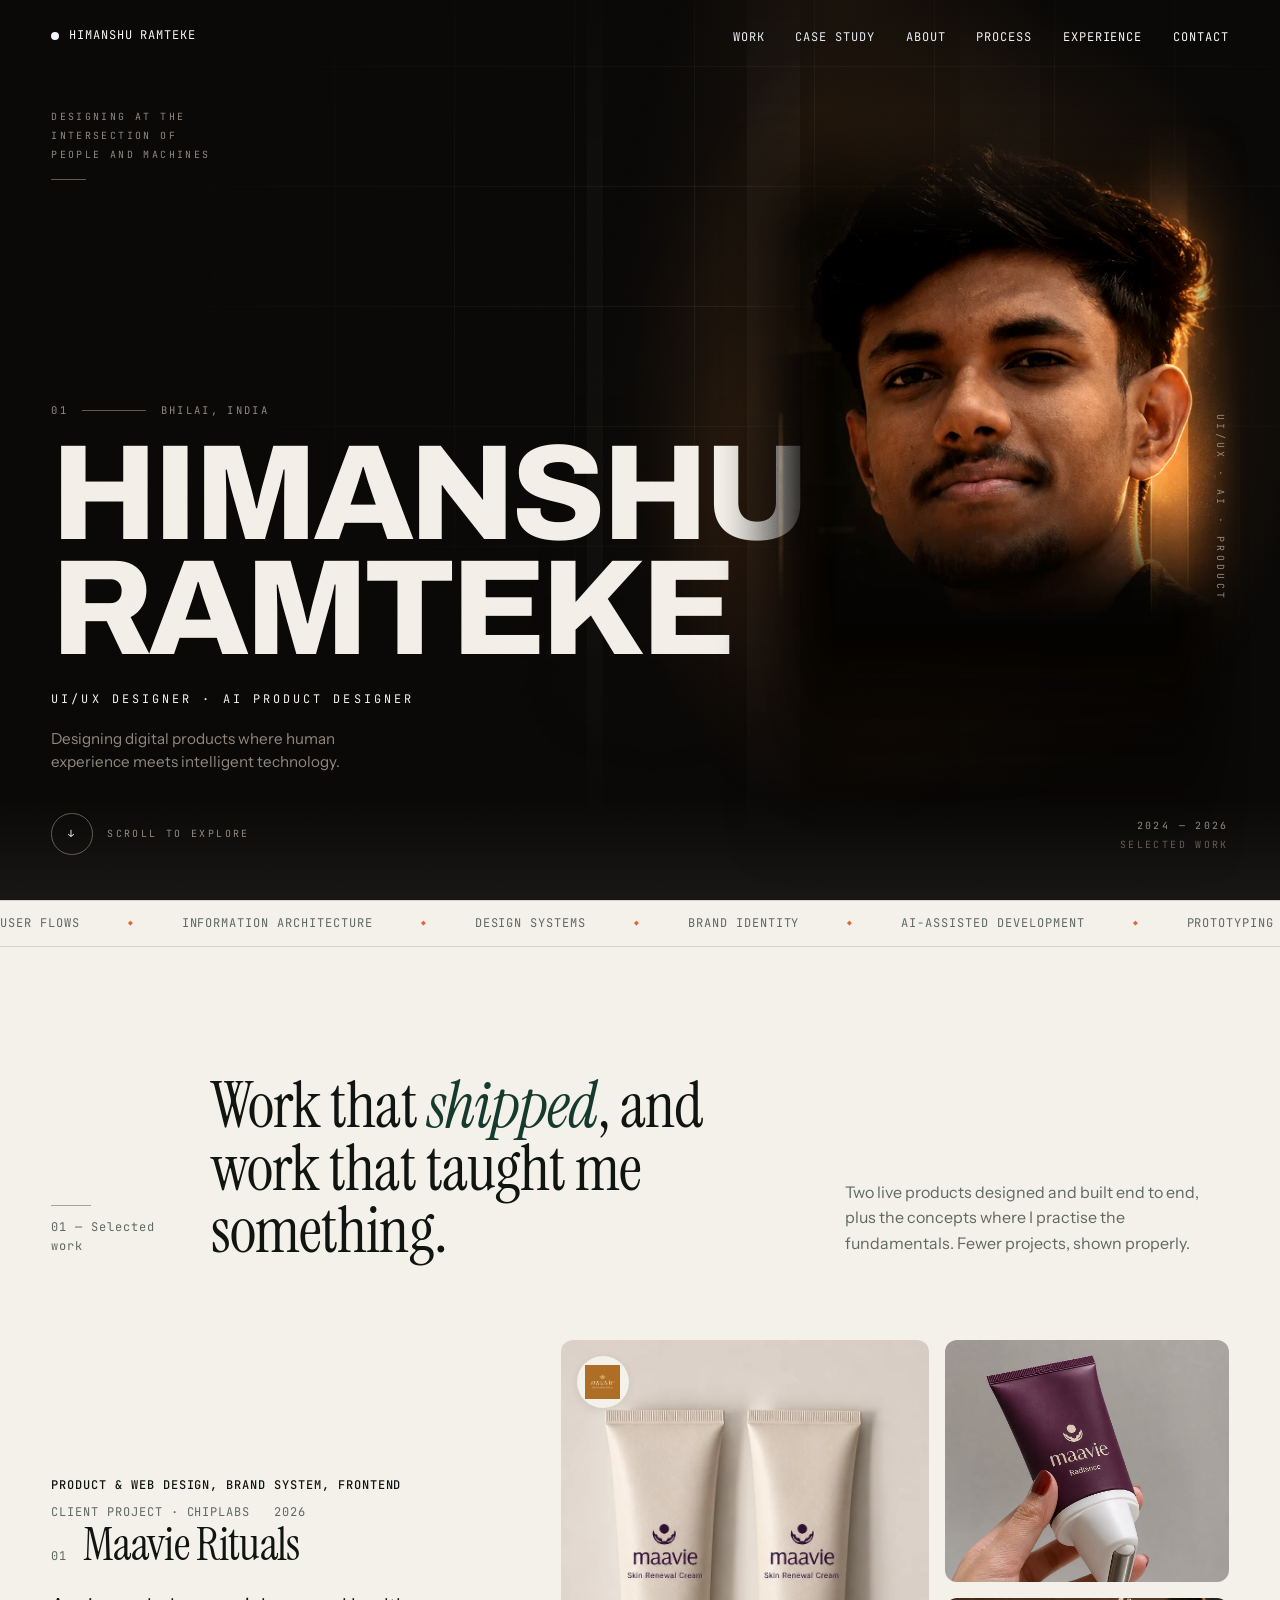
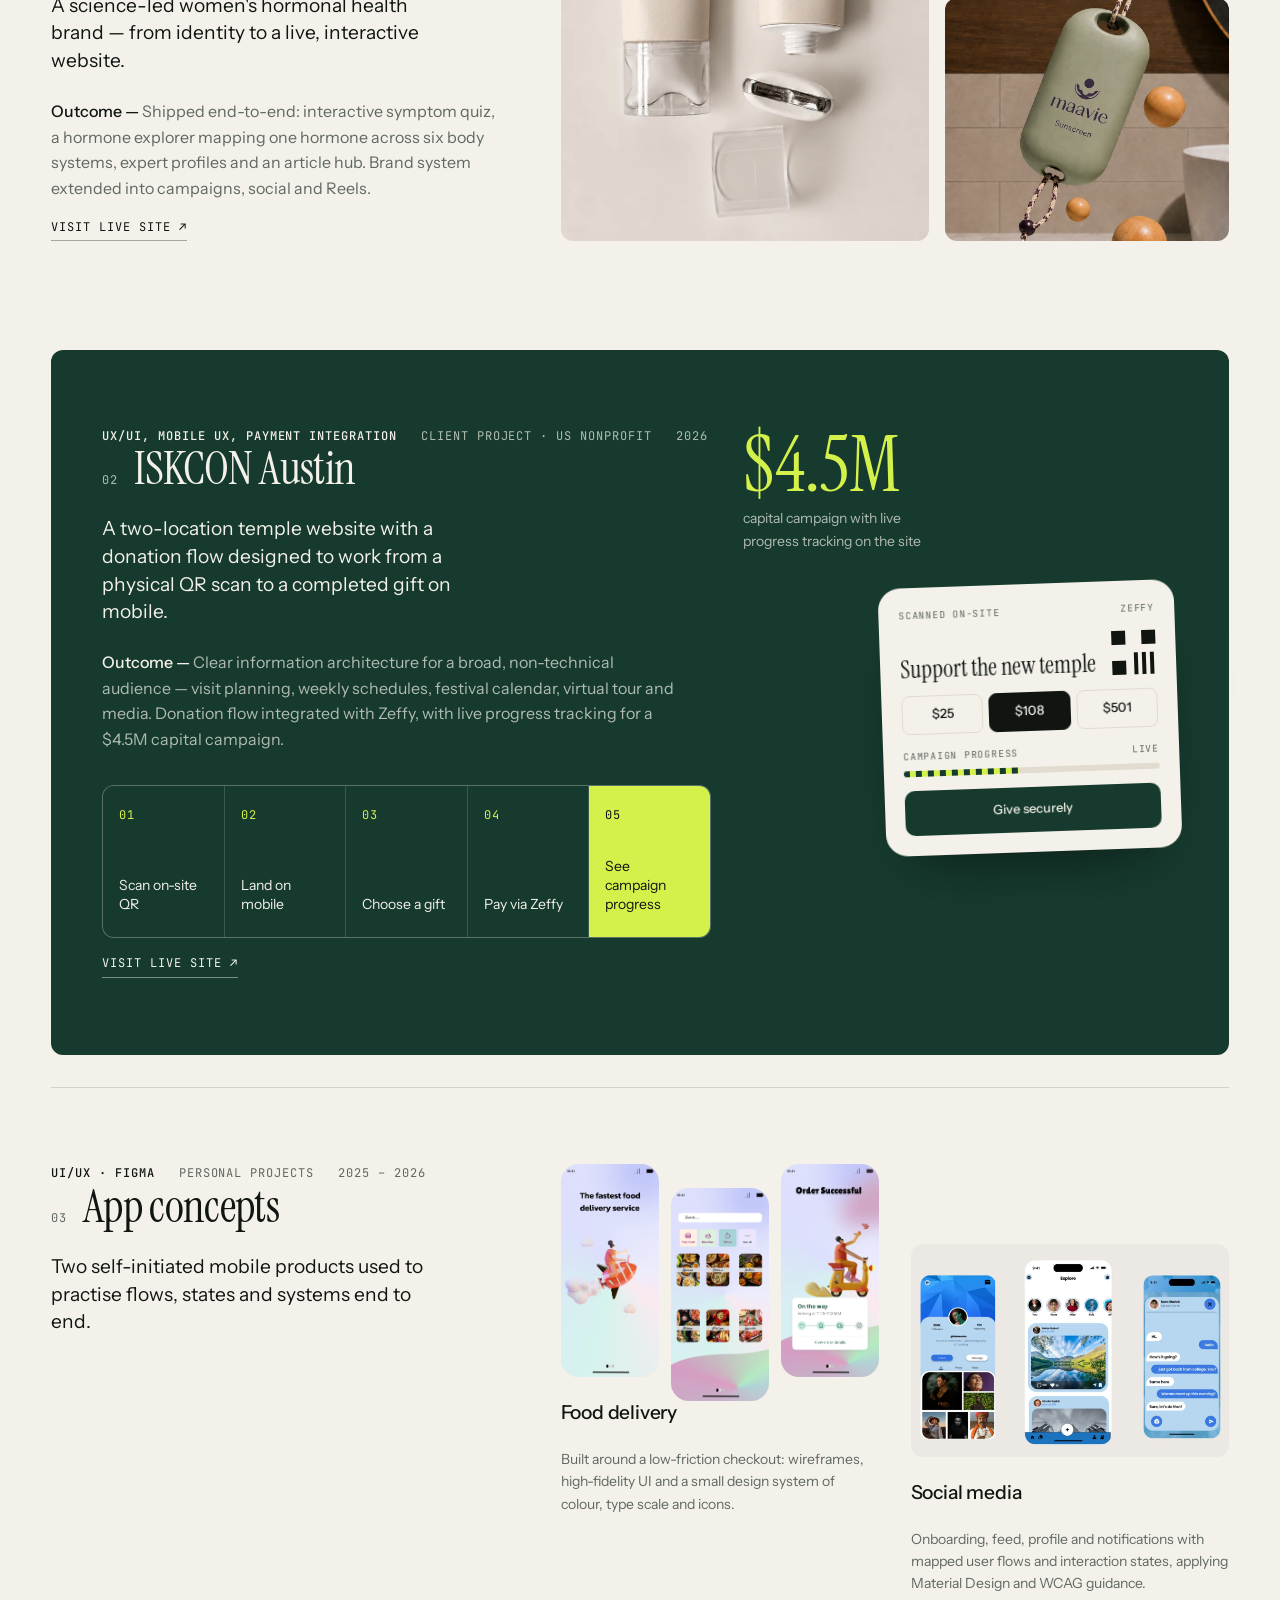
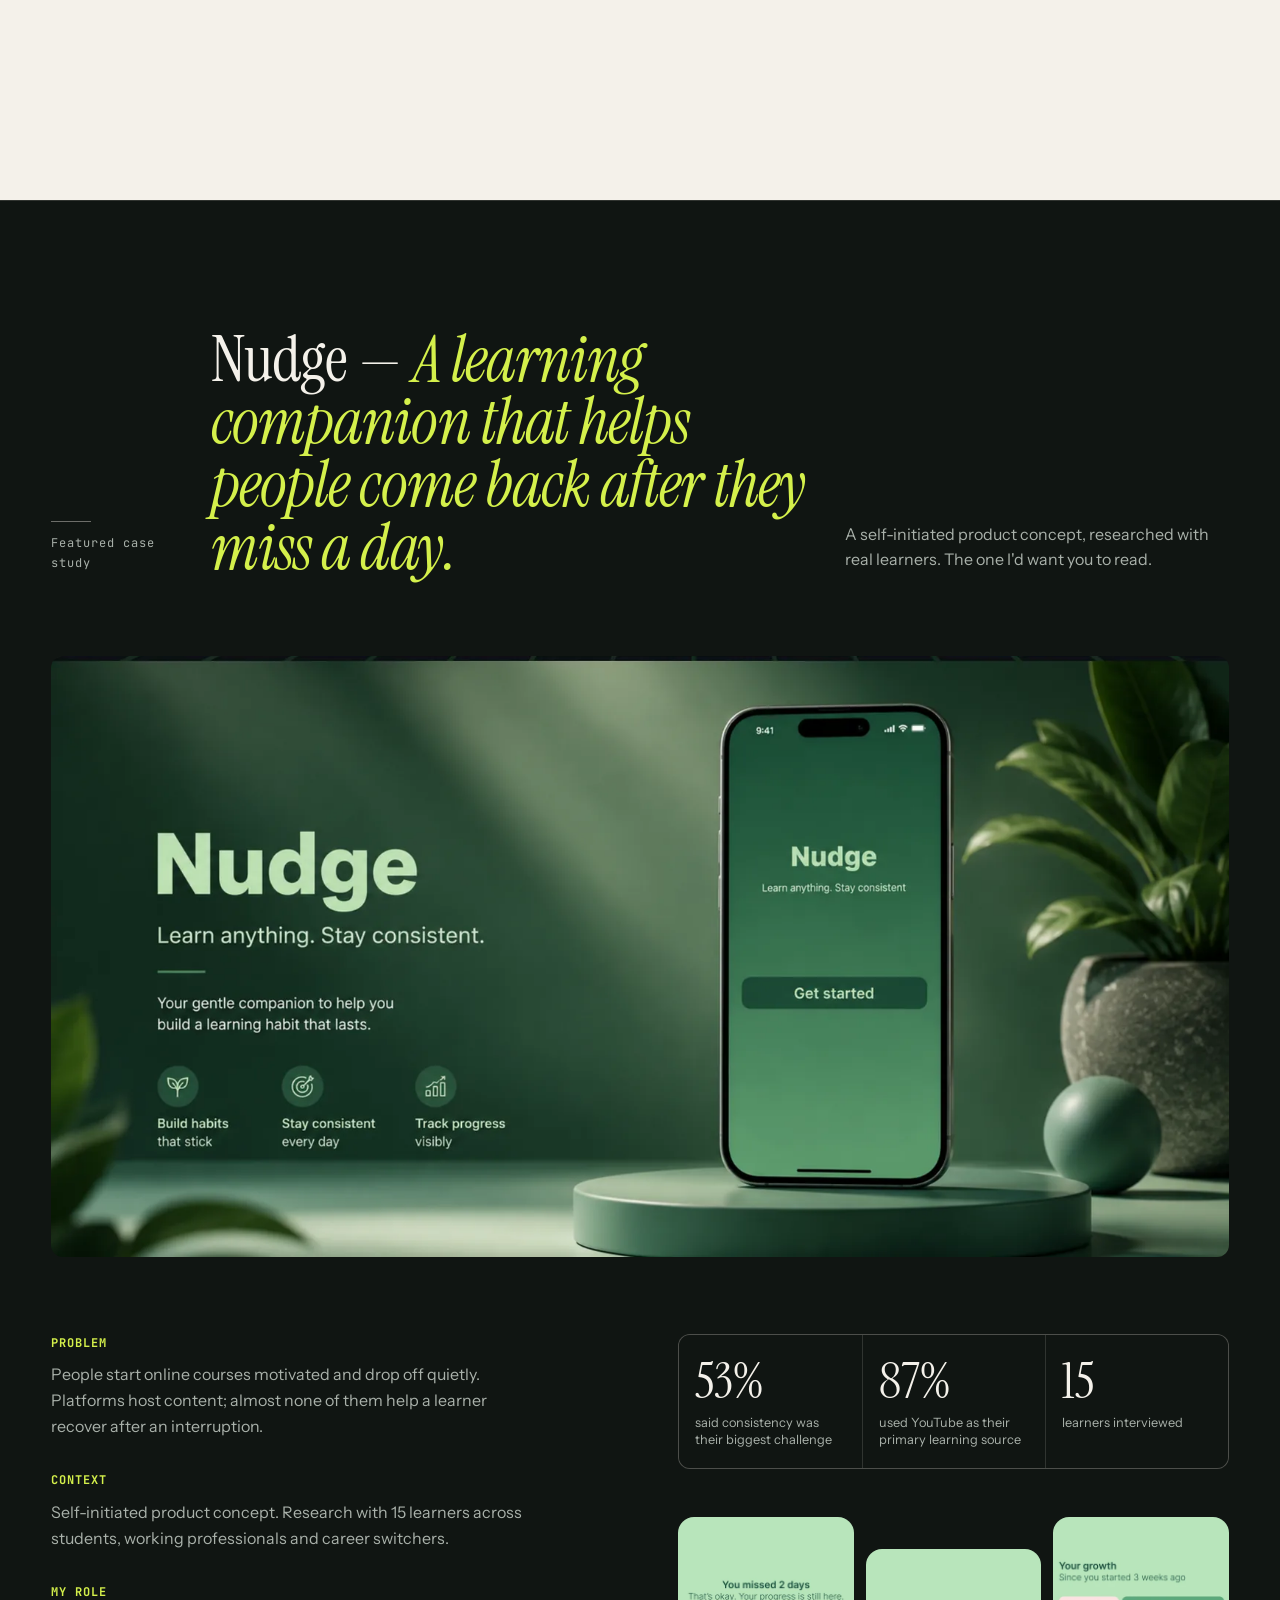
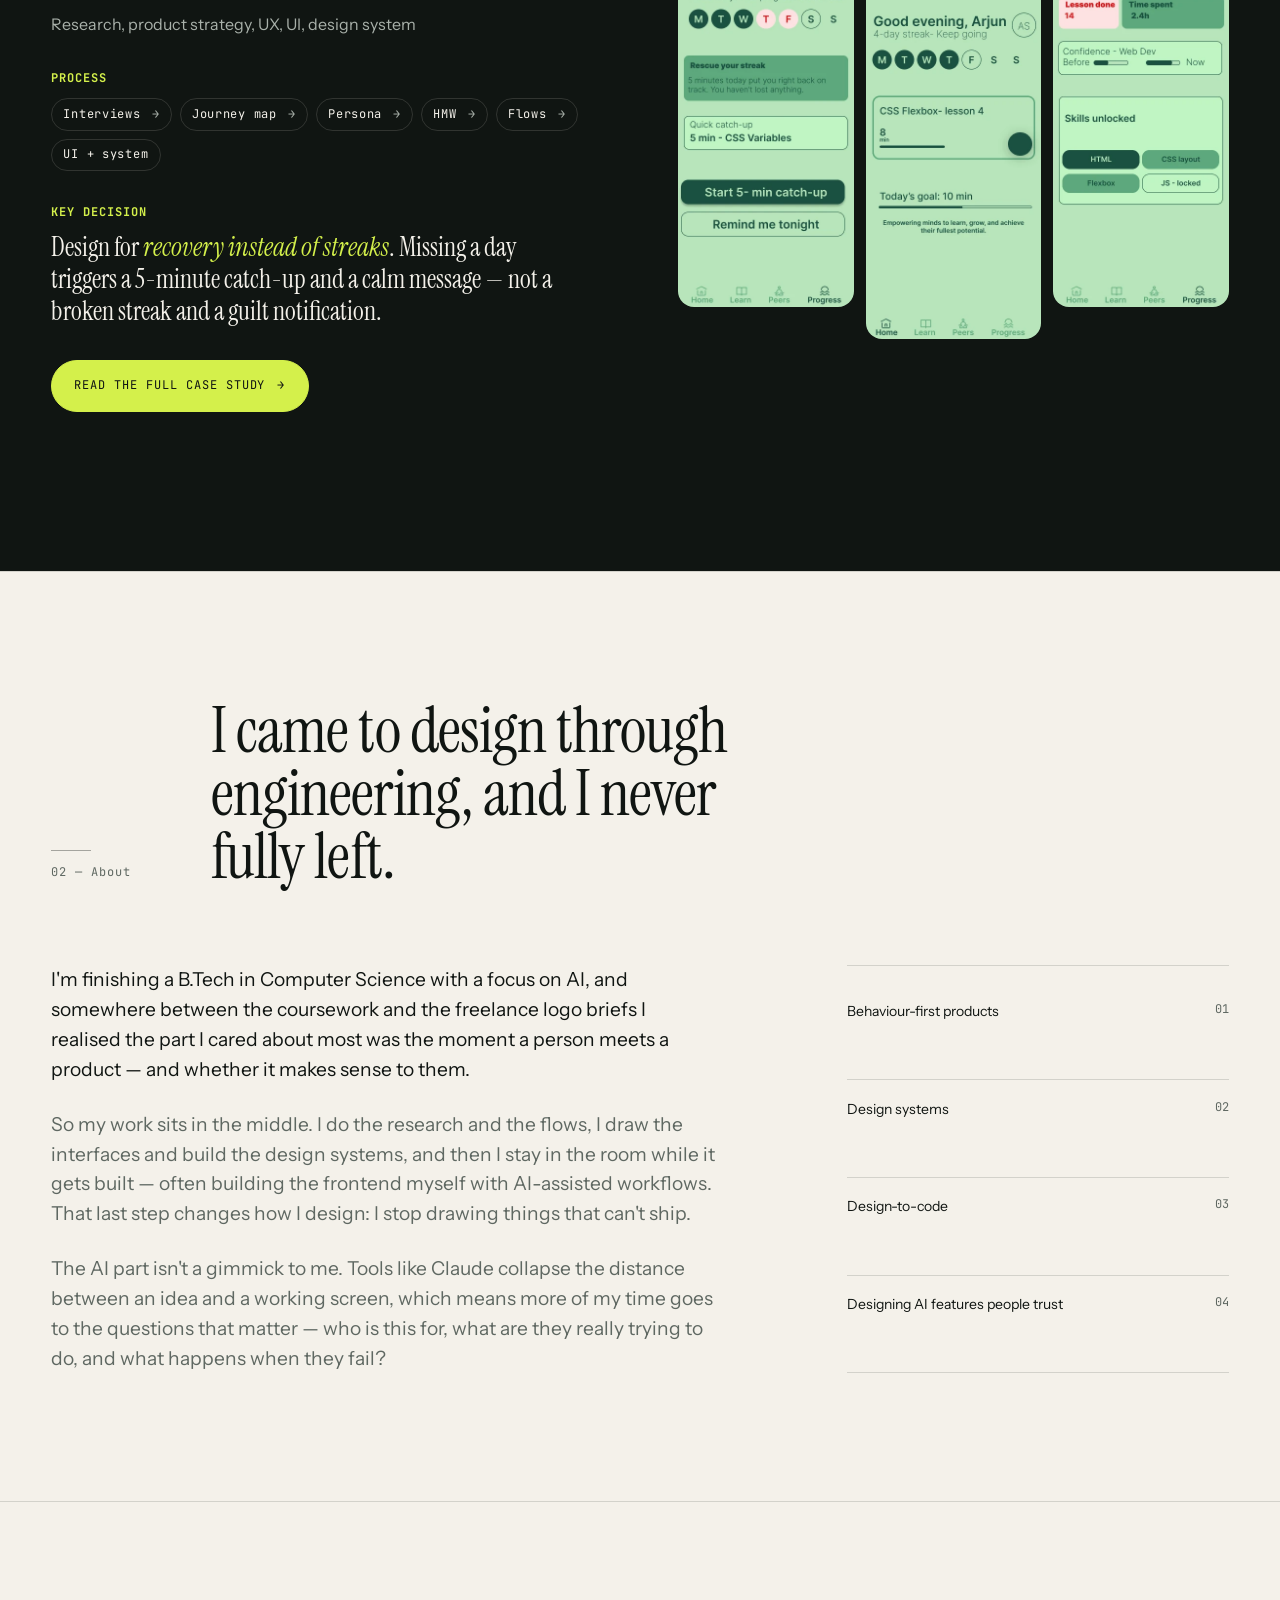
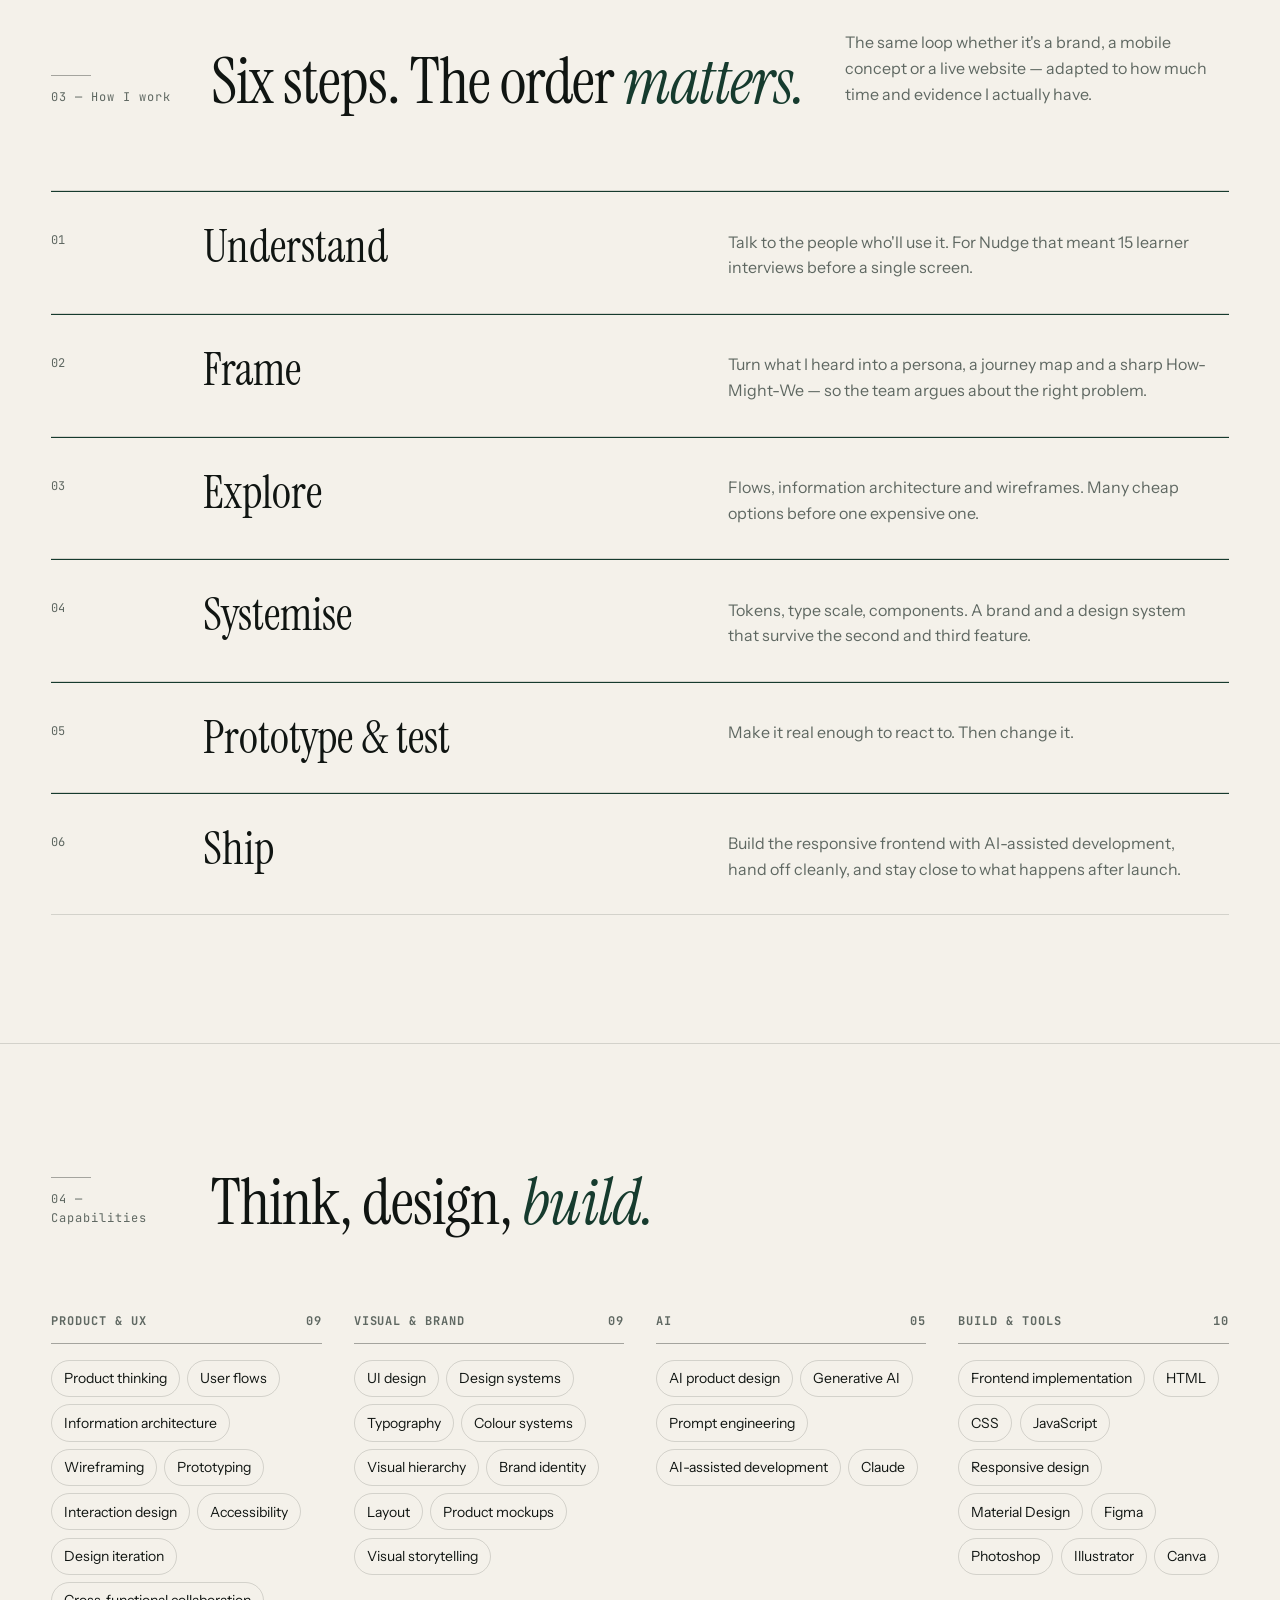
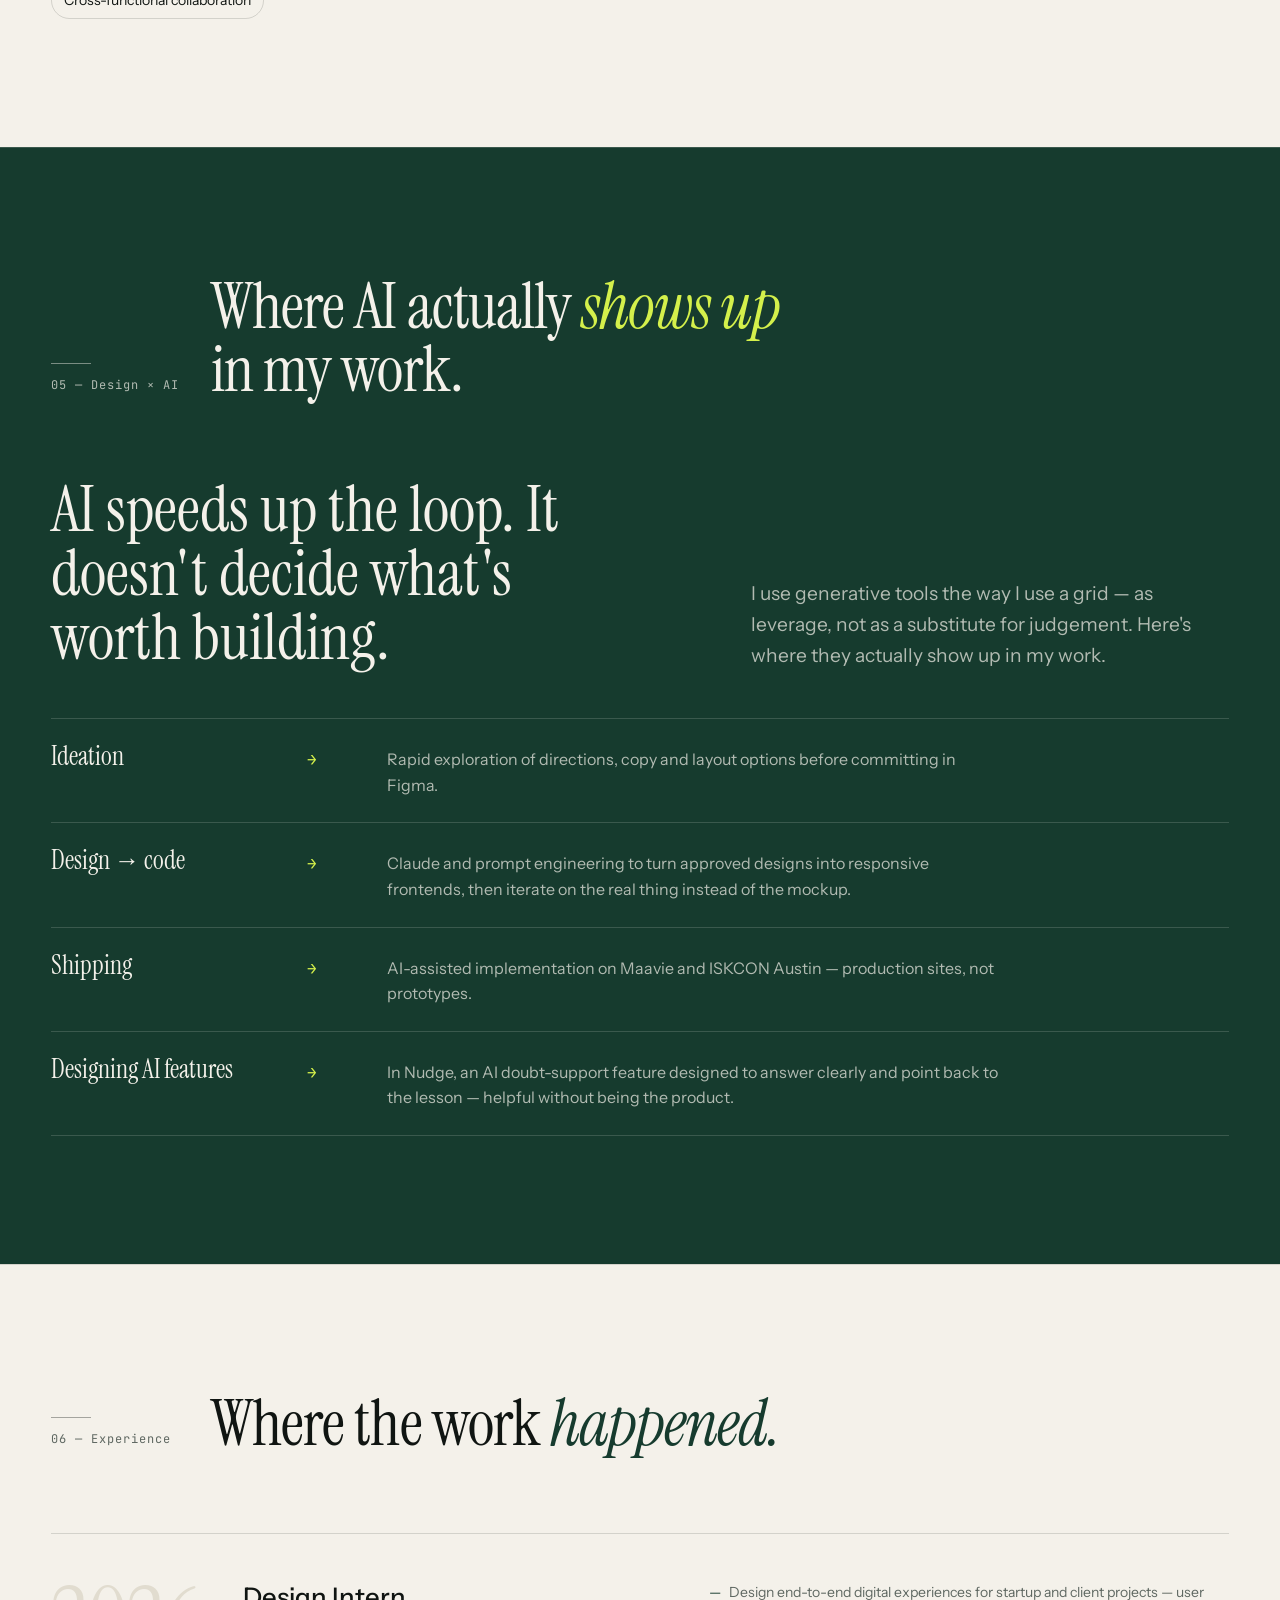
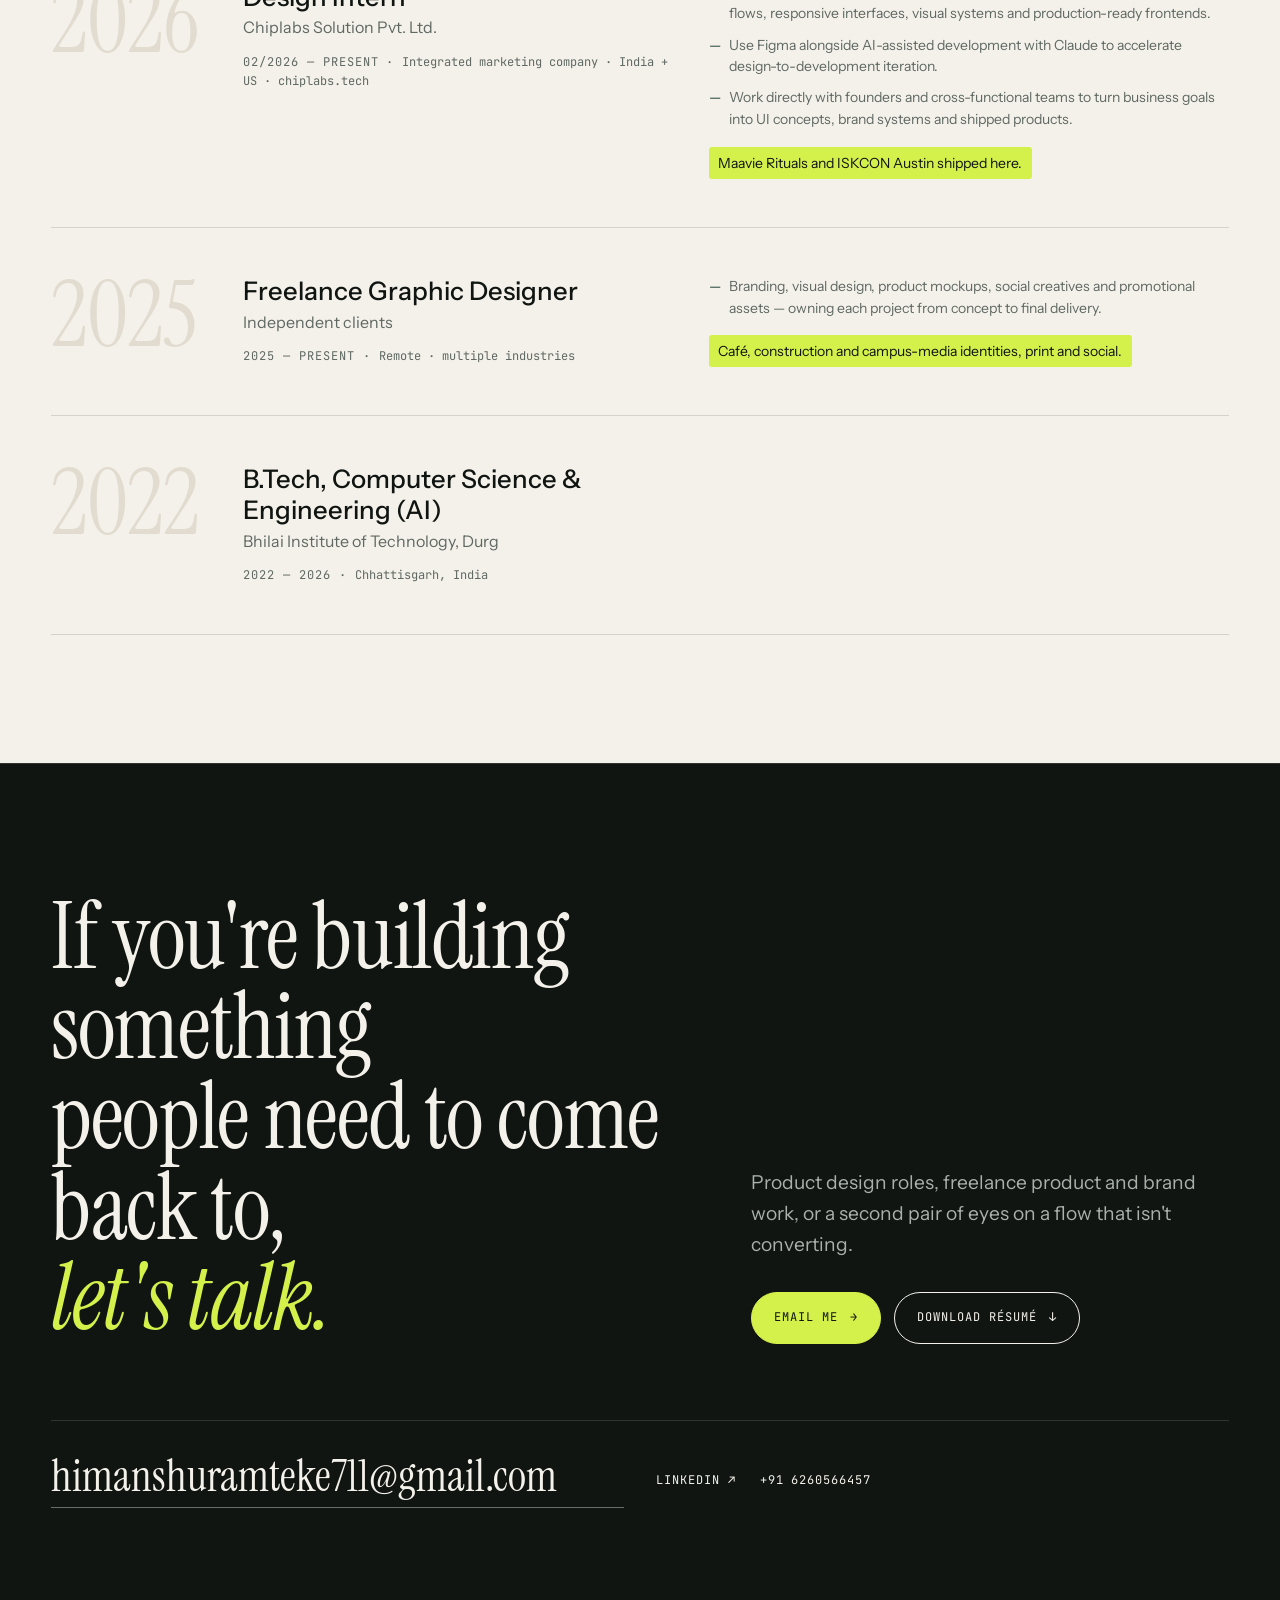
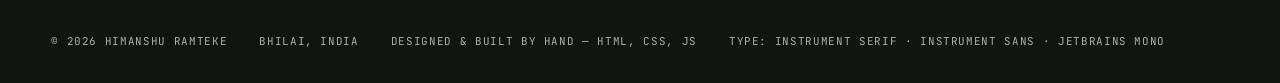
==== commit 07b1ff34: "some edits in site" ====
--- a/index.html
+++ b/index.html
@@ -5,7 +5,7 @@
   <meta name="viewport" content="width=device-width, initial-scale=1.0">
   <title>Himanshu Ramteke — UI/UX & AI Product Designer</title>
   <meta name="description" content="Himanshu Ramteke is a UI/UX and AI Product Designer who turns product problems into flows, interfaces, brand systems and working frontends.">
-  <meta name="theme-color" content="#F4F1EA">
+  <meta name="theme-color" content="#090807">
   <meta property="og:title" content="Himanshu Ramteke — UI/UX & AI Product Designer">
   <meta property="og:description" content="Designed for how people actually behave. Built to ship.">
   <meta property="og:type" content="website">
@@ -13,10 +13,12 @@
 
   <link rel="preconnect" href="https://fonts.googleapis.com">
   <link rel="preconnect" href="https://fonts.gstatic.com" crossorigin>
-  <link href="https://fonts.googleapis.com/css2?family=Instrument+Serif:ital@0;1&family=Instrument+Sans:wght@400;500;600&family=JetBrains+Mono:wght@400;500&display=swap" rel="stylesheet">
+  <link href="https://fonts.googleapis.com/css2?family=Archivo:wght@800&family=Instrument+Serif:ital@0;1&family=Instrument+Sans:wght@400;500;600&family=JetBrains+Mono:wght@400;500&display=swap" rel="stylesheet">
 
   <link rel="stylesheet" href="css/tokens.css">
   <link rel="stylesheet" href="css/main.css">
+  <link rel="stylesheet" href="css/hero.css">
+  <link rel="preload" as="image" href="assets/img/himanshu-portrait.webp">
   <link rel="icon" href="data:image/svg+xml,%3Csvg xmlns='http://www.w3.org/2000/svg' viewBox='0 0 32 32'%3E%3Crect width='32' height='32' rx='6' fill='%23163B2E'/%3E%3Ccircle cx='16' cy='16' r='6' fill='%23D4F04B'/%3E%3C/svg%3E">
 </head>
 <body>
@@ -55,25 +57,40 @@
 
   <main id="main">
     <!-- ============ HERO ============ -->
-    <section class="hero container" id="top" aria-label="Introduction">
-      <div class="grid-bg" aria-hidden="true"></div>
-      <p class="eyebrow mono"><span class="pulse" aria-hidden="true"></span><span data-text="status"></span><span aria-hidden="true">·</span><span data-text="location"></span></p>
+    <section class="chero" id="top" aria-label="Introduction">
+      <!-- 1 · environment -->
+      <div class="chero__env" aria-hidden="true"></div>
+      <!-- 2 · amber atmosphere -->
+      <div class="chero__glow" aria-hidden="true"></div>
 
-      <h1 class="headline display" data-render="hero-headline">
-        <span class="spec" aria-hidden="true"><i></i><span class="tag">Frame 01 · Himanshu Ramteke</span><span class="dim">UI/UX · AI Product Design</span></span>
-      </h1>
+      <!-- 4 · portrait -->
+      <figure class="chero__portrait">
+        <img src="assets/img/himanshu-portrait.webp" width="670" height="980"
+             alt="Portrait of Himanshu Ramteke, lit from the right by warm studio light."
+             fetchpriority="high" decoding="async">
+      </figure>
 
-      <div class="bottom">
-        <div>
-          <p class="lede rv" data-text="hero-lede"></p>
-          <div class="ctas rv" style="margin-top: var(--s-4)">
-            <a class="btn solid" data-cta="primary" href="#work"><span></span><span class="arr" aria-hidden="true">↓</span></a>
-            <a class="btn" data-cta="secondary" href="nudge.html"><span></span><span class="arr" aria-hidden="true">→</span></a>
-          </div>
-        </div>
-        <div class="facts rv" data-render="hero-facts"></div>
+      <!-- 3 · typography -->
+      <div class="chero__type">
+        <p class="chero__index"><span>01</span><i aria-hidden="true"></i><span data-text="location"></span></p>
+        <h1 class="chero__name" data-render="hero-name"></h1>
+        <p class="chero__role" data-text="hero-role"></p>
+        <p class="chero__lede" data-text="hero-lede"></p>
       </div>
-      <span class="scroll-hint" aria-hidden="true">Scroll</span>
+
+      <!-- 5 · foreground metadata -->
+      <div class="chero__meta">
+        <p class="m m--note">Designing at the intersection of people and machines</p>
+        <p class="m m--side">UI/UX · AI · Product</p>
+        <p class="m m--work">2024 — 2026<b>Selected work</b></p>
+        <a class="chero__scroll" href="#work">
+          <span class="ring" aria-hidden="true"><span>↓</span></span>
+          <span class="label">Scroll to explore</span>
+        </a>
+      </div>
+
+      <div class="chero__grain" aria-hidden="true"></div>
+      <div class="chero__fade" aria-hidden="true"></div>
     </section>
 
     <div class="strip" aria-hidden="true">
@@ -156,5 +173,6 @@
   <script src="js/data.js"></script>
   <script src="js/render.js"></script>
   <script src="js/main.js"></script>
+  <script src="js/hero.js"></script>
 </body>
 </html>
--- a/css/main.css
+++ b/css/main.css
@@ -123,50 +123,6 @@
 .link:hover .arr { transform: translate(3px, -3px); }
 .link .arr { transition: transform var(--dur-fast) var(--ease-out); }
 
-/* =============================================================
-   HERO
-   ============================================================= */
-.hero { min-height: 100svh; display: grid; align-content: end; padding-block: 7rem var(--s-6); position: relative; overflow: hidden; }
-.hero .grid-bg {
-  position: absolute; inset: 0; pointer-events: none;
-  background-image:
-    linear-gradient(var(--line) 1px, transparent 1px),
-    linear-gradient(90deg, var(--line) 1px, transparent 1px);
-  background-size: 6rem 6rem;
-  mask-image: radial-gradient(ellipse 80% 70% at 70% 20%, #000 20%, transparent 70%);
-  -webkit-mask-image: radial-gradient(ellipse 80% 70% at 70% 20%, #000 20%, transparent 70%);
-  opacity: .8;
-}
-.hero .eyebrow { display: flex; flex-wrap: wrap; gap: .75rem 1.25rem; align-items: center; margin-bottom: var(--s-6); color: var(--fg-2); }
-.hero .eyebrow .pulse { width: .5rem; height: .5rem; border-radius: 50%; background: var(--clay); box-shadow: 0 0 0 0 rgba(226,101,58,.5); animation: pulse 2.4s infinite; }
-@keyframes pulse { 0% { box-shadow: 0 0 0 0 rgba(226,101,58,.45);} 70% { box-shadow: 0 0 0 10px rgba(226,101,58,0);} 100% { box-shadow: 0 0 0 0 rgba(226,101,58,0);} }
-
-.hero .headline { font-size: var(--t-hero); max-width: 14ch; position: relative; }
-.hero .headline .line { display: block; overflow: hidden; }
-.hero .headline .line > span { display: block; transform: translateY(110%); }
-.hero .headline .line:nth-child(3) { color: var(--pine); font-style: italic; }
-
-/* Spec frame — "selected frame" annotation around the headline */
-.spec { position: absolute; inset: -0.6rem -1rem -0.8rem -0.6rem; pointer-events: none; opacity: 0; }
-.spec::before, .spec::after, .spec i::before, .spec i::after { content: ""; position: absolute; width: 8px; height: 8px; border: 1px solid var(--pine); background: var(--paper); }
-.spec::before { left: -4px; top: -4px; } .spec::after { right: -4px; top: -4px; }
-.spec i::before { left: -4px; bottom: -4px; } .spec i::after { right: -4px; bottom: -4px; }
-.spec { outline: 1px solid var(--pine); outline-offset: 0; }
-.spec .tag { position: absolute; left: .75rem; top: -.55rem; font-family: var(--font-mono); font-size: .65rem; letter-spacing: .08em; color: var(--pine); background: var(--paper); padding: 0 .35rem; line-height: 1.1; }
-.spec .dim { position: absolute; right: .75rem; bottom: -.5rem; background: var(--paper); padding: 0 .35rem; line-height: 1.1; font-family: var(--font-mono); font-size: .65rem; letter-spacing: .08em; color: var(--pine); }
-
-.hero .bottom { display: grid; gap: var(--s-4); margin-top: var(--s-5); align-items: end; }
-.hero .ctas { display: flex; flex-wrap: wrap; gap: .75rem; }
-.hero .facts { display: flex; flex-wrap: wrap; gap: var(--s-3) var(--s-5); }
-.hero .facts div { display: grid; gap: .2rem; }
-.hero .facts .k { font-family: var(--font-mono); font-size: var(--t-mono); letter-spacing: .08em; text-transform: uppercase; color: var(--fg-2); }
-.hero .facts .v { font-size: var(--t-small); }
-@media (min-width: 900px) {
-  .hero .bottom { grid-template-columns: 1fr auto; }
-  .hero .lede { margin-top: var(--s-4); }
-}
-.hero .scroll-hint { position: absolute; right: var(--gutter); bottom: var(--s-4); font-family: var(--font-mono); font-size: .65rem; letter-spacing: .1em; text-transform: uppercase; color: var(--fg-2); writing-mode: vertical-rl; display: none; }
-@media (min-width: 1100px) { .hero .scroll-hint { display: block; } }
 
 /* Marquee strip under hero */
 .strip { border-block: 1px solid var(--line); overflow: hidden; padding-block: .8rem; }
@@ -392,13 +348,6 @@
 .rv[data-delay="1"] { transition-delay: .08s; }
 .rv[data-delay="2"] { transition-delay: .16s; }
 .rv[data-delay="3"] { transition-delay: .24s; }
-.hero .headline .line > span { transition: transform 1.1s var(--ease-out); }
-.hero.is-ready .headline .line:nth-child(1) > span { transform: none; transition-delay: .05s; }
-.hero.is-ready .headline .line:nth-child(2) > span { transform: none; transition-delay: .15s; }
-.hero.is-ready .headline .line:nth-child(3) > span { transform: none; transition-delay: .25s; }
-.hero.is-ready .spec { opacity: 1; transition: opacity var(--dur) .9s; }
-.hero.is-ready .rv { opacity: 1; transform: none; }
-.hero .rv { transition-delay: .6s; }
 
 /* cursor */
 .cursor { position: fixed; left: 0; top: 0; width: 10px; height: 10px; margin: -5px 0 0 -5px; border-radius: 50%; background: var(--clay); pointer-events: none; z-index: 999; mix-blend-mode: multiply; transition: transform var(--dur-fast) var(--ease-out), opacity var(--dur-fast); opacity: 0; }
@@ -409,7 +358,7 @@
 @media (prefers-reduced-motion: reduce) {
   html { scroll-behavior: auto; }
   *, *::before, *::after { animation-duration: .01ms !important; animation-iteration-count: 1 !important; transition-duration: .01ms !important; scroll-behavior: auto !important; }
-  .rv, .hero .headline .line > span { opacity: 1; transform: none; }
+  .rv { opacity: 1; transform: none; }
   .img.reveal-img::after { display: none; }
   .cursor { display: none; }
   .strip .track { animation: none; }
--- a/css/hero.css
+++ b/css/hero.css
@@ -0,0 +1,279 @@
+/* =============================================================
+   CINEMATIC HERO
+   Self-contained: every rule is scoped to .chero so nothing
+   else on the page is affected. Layer order (back → front):
+   1 environment · 2 amber atmosphere · 3 portrait
+   4 typography · 5 foreground metadata · grain · fade-out
+   ============================================================= */
+.chero {
+  /* local palette — deliberately dark, independent of the page tokens */
+  --c-bg:      #090807;
+  --c-fg:      #F2EEE7;
+  --c-mut:     #8A817A;
+  --c-mut-2:   #5C554E;
+  --c-amber:   #E08A3C;
+  --c-amber-d: #A85B22;
+  --c-line:    rgba(242, 238, 231, 0.09);
+
+  --sp: 0;                 /* scroll progress 0 → 1, written by js/hero.js */
+  --enter: 0;              /* 0 before entrance, 1 after */
+
+  position: relative;
+  min-height: 100svh;
+  display: grid;
+  align-content: end;
+  padding-block: 8rem 0;
+  background: var(--c-bg);
+  color: var(--c-fg);
+  overflow: clip;
+  isolation: isolate;
+}
+
+/* ---------- Layer 1 — environment: grid, panels, horizon ---------- */
+.chero__env {
+  position: absolute; inset: -6% -2% 0; z-index: 1; pointer-events: none;
+  transform: translate3d(0, calc(var(--sp) * 3vh), 0);
+}
+.chero__env::before {
+  /* architectural grid, barely there */
+  content: ""; position: absolute; inset: 0;
+  background-image:
+    linear-gradient(var(--c-line) 1px, transparent 1px),
+    linear-gradient(90deg, var(--c-line) 1px, transparent 1px);
+  background-size: 7.5rem 7.5rem;
+  mask-image: radial-gradient(ellipse 70% 60% at 62% 34%, #000 0%, transparent 78%);
+  -webkit-mask-image: radial-gradient(ellipse 70% 60% at 62% 34%, #000 0%, transparent 78%);
+  opacity: .85;
+}
+.chero__env::after {
+  /* translucent vertical panels — a room, not a decoration */
+  content: ""; position: absolute; inset: 0;
+  background:
+    linear-gradient(90deg, transparent 0 46%, rgba(242,238,231,.028) 46% 47.2%, transparent 47.2%),
+    linear-gradient(90deg, transparent 0 58%, rgba(242,238,231,.045) 58% 62%, transparent 62%),
+    linear-gradient(90deg, transparent 0 74%, rgba(242,238,231,.022) 74% 80%, transparent 80%);
+  mask-image: linear-gradient(180deg, transparent 0, #000 22%, #000 72%, transparent 96%);
+  -webkit-mask-image: linear-gradient(180deg, transparent 0, #000 22%, #000 72%, transparent 96%);
+}
+
+/* ---------- Layer 2 — amber atmosphere ---------- */
+.chero__glow {
+  position: absolute; inset: 0; z-index: 2; pointer-events: none;
+  transform: translate3d(0, calc(var(--sp) * 7vh), 0);
+  opacity: calc(.55 + var(--enter) * .45);
+  transition: opacity 1.8s var(--ease-out, cubic-bezier(.16,1,.3,1)) .2s;
+}
+.chero__glow::before {
+  /* tungsten source behind the figure */
+  content: ""; position: absolute; inset: 0;
+  background:
+    radial-gradient(34rem 40rem at 76% 44%, rgba(224,138,60,.22), transparent 64%),
+    radial-gradient(20rem 26rem at 66% 62%, rgba(168,91,34,.16), transparent 66%);
+}
+.chero__glow::after {
+  /* soft light beam raking across the room */
+  content: ""; position: absolute; inset: 0;
+  background: linear-gradient(104deg, transparent 44%, rgba(224,138,60,.075) 56%, transparent 70%);
+  mask-image: linear-gradient(180deg, #000 0, transparent 88%);
+  -webkit-mask-image: linear-gradient(180deg, #000 0, transparent 88%);
+}
+
+/* ---------- Layer 3 — the portrait ---------- */
+.chero__portrait {
+  position: absolute; z-index: 4; pointer-events: none;
+  right: clamp(-2rem, 2vw, 4rem);
+  bottom: 0;
+  height: clamp(26rem, 88svh, 52rem);
+  width: auto;
+  aspect-ratio: 670 / 980;
+  transform: translate3d(0, calc(var(--sp) * -4vh), 0) scale(calc(1 + var(--sp) * .035));
+  transform-origin: 60% 100%;
+}
+.chero__portrait img {
+  width: 100%; height: 100%; object-fit: cover; object-position: 50% 0;
+  /* the feather is baked into the asset's alpha channel, so the figure has
+     no frame edge in any browser and needs no CSS mask */
+  opacity: var(--enter);
+  filter: contrast(1.04) saturate(1.02);
+  transition: opacity 2.2s var(--ease-out, cubic-bezier(.16,1,.3,1)) .15s;
+}
+
+/* ---------- Layer 4 — typography ---------- */
+/* The name block sits BEHIND the portrait (z 3 vs 4): the tail of each
+   line slides under his shoulder instead of sitting on top of it.
+   The role/lede live far enough left that nothing ever covers them. */
+.chero__type {
+  position: relative; z-index: 3;
+  width: min(100% - 2 * var(--gutter), var(--max));
+  margin-inline: auto;
+  padding-bottom: clamp(6rem, 14vh, 9rem);
+  transform: translate3d(0, calc(var(--sp) * -9vh), 0);
+}
+
+.chero__index {
+  display: flex; align-items: center; gap: .9rem;
+  font-family: var(--font-mono); font-size: .66rem; letter-spacing: .22em;
+  text-transform: uppercase; color: var(--c-mut);
+  margin-bottom: clamp(.75rem, 2vh, 1.4rem);
+}
+.chero__index i { display: block; width: clamp(2rem, 5vw, 4.5rem); height: 1px; background: var(--c-mut-2); }
+
+.chero__name {
+  font-family: "Archivo", var(--font-sans);
+  font-weight: 800;
+  font-size: clamp(2.9rem, 10.6vw, 10rem);
+  line-height: .845;
+  letter-spacing: -0.035em;
+  text-transform: uppercase;
+  margin: 0;
+}
+.chero__name .ln { display: block; overflow: hidden; }
+.chero__name .ln > span {
+  display: block;
+  transform: translate3d(0, 110%, 0);
+  transition: transform 1.5s var(--ease-out, cubic-bezier(.16,1,.3,1));
+}
+.chero.is-ready .chero__name .ln:nth-child(1) > span { transform: none; transition-delay: .12s; }
+.chero.is-ready .chero__name .ln:nth-child(2) > span { transform: none; transition-delay: .26s; }
+
+.chero__role {
+  font-family: var(--font-mono); font-size: clamp(.62rem, 1vw, .74rem);
+  letter-spacing: .26em; text-transform: uppercase; color: var(--c-fg);
+  margin-top: clamp(1rem, 2.6vh, 1.8rem);
+}
+.chero__lede {
+  margin-top: clamp(.9rem, 2.2vh, 1.5rem);
+  max-width: 30ch;
+  font-size: clamp(.95rem, 1.15vw, 1.12rem);
+  line-height: 1.5;
+  color: var(--c-mut);
+}
+.chero__lede b { color: var(--c-fg); font-weight: 400; }
+
+.chero__role, .chero__lede {
+  opacity: 0; transform: translate3d(0, 14px, 0);
+  transition: opacity 1.1s var(--ease-out, cubic-bezier(.16,1,.3,1)), transform 1.1s var(--ease-out, cubic-bezier(.16,1,.3,1));
+}
+.chero.is-ready .chero__role { opacity: 1; transform: none; transition-delay: .62s; }
+.chero.is-ready .chero__lede { opacity: 1; transform: none; transition-delay: .74s; }
+
+/* ---------- Layer 5 — foreground metadata ---------- */
+.chero__meta { position: absolute; inset: 0; z-index: 6; pointer-events: none; }
+.chero__meta > * { position: absolute; pointer-events: auto; }
+.chero__meta .m {
+  font-family: var(--font-mono); font-size: .62rem; letter-spacing: .24em;
+  text-transform: uppercase; color: var(--c-mut); line-height: 1.9;
+}
+.chero__meta .m--note  { top: clamp(6rem, 12vh, 9rem); left: var(--gutter); max-width: 11rem; }
+.chero__meta .m--note::after { content: ""; display: block; width: 2.2rem; height: 1px; background: var(--c-mut-2); margin-top: .9rem; }
+.chero__meta .m--side  { top: 46%; right: var(--gutter); writing-mode: vertical-rl; letter-spacing: .34em; display: none; }
+.chero__meta .m--work  { bottom: clamp(2rem, 5vh, 3.2rem); right: var(--gutter); text-align: right; }
+.chero__meta .m--work b { display: block; color: var(--c-mut-2); font-weight: 400; }
+
+.chero__scroll {
+  bottom: clamp(2rem, 5vh, 3.2rem); left: var(--gutter);
+  display: flex; align-items: center; gap: .9rem;
+  font-family: var(--font-mono); font-size: .62rem; letter-spacing: .24em;
+  text-transform: uppercase; color: var(--c-mut);
+}
+.chero__scroll .ring {
+  width: 2.6rem; height: 2.6rem; border: 1px solid var(--c-mut-2); border-radius: 50%;
+  display: grid; place-items: center; color: var(--c-fg);
+  transition: border-color var(--dur-fast, .22s), color var(--dur-fast, .22s);
+}
+.chero__scroll .ring span { animation: chero-dip 2.6s var(--ease-in-out, cubic-bezier(.65,0,.35,1)) infinite; }
+.chero__scroll:hover .ring { border-color: var(--c-amber); color: var(--c-amber); }
+@keyframes chero-dip { 0%, 100% { transform: translateY(-3px); opacity: .5 } 50% { transform: translateY(3px); opacity: 1 } }
+
+.chero__meta .m, .chero__scroll {
+  opacity: 0;
+  transition: opacity 1.4s var(--ease-out, cubic-bezier(.16,1,.3,1));
+}
+.chero.is-ready .chero__meta .m { opacity: 1; transition-delay: .9s; }
+.chero.is-ready .chero__scroll { opacity: 1; transition-delay: 1.05s; }
+/* metadata quietly recedes as you scroll away */
+.chero__meta { opacity: calc(1 - var(--sp) * 1.6); }
+
+/* ---------- Grain + fade-out into the page ---------- */
+.chero__grain {
+  position: absolute; inset: 0; z-index: 7; pointer-events: none;
+  opacity: .5; mix-blend-mode: overlay;
+  background-image: url("data:image/svg+xml,%3Csvg xmlns='http://www.w3.org/2000/svg' width='160' height='160'%3E%3Cfilter id='n'%3E%3CfeTurbulence type='fractalNoise' baseFrequency='.85' numOctaves='3' stitchTiles='stitch'/%3E%3CfeColorMatrix type='saturate' values='0'/%3E%3C/filter%3E%3Crect width='160' height='160' filter='url(%23n)' opacity='.42'/%3E%3C/svg%3E");
+}
+.chero__fade {
+  position: absolute; left: 0; right: 0; bottom: 0; height: 12svh; z-index: 8;
+  pointer-events: none;
+  background: linear-gradient(180deg, transparent, var(--paper, #F4F1EA) 96%);
+  opacity: calc(.06 + var(--sp) * .94);
+}
+
+/* =============================================================
+   TABLET — same idea, fewer effects
+   ============================================================= */
+@media (min-width: 720px) {
+  .chero__meta .m--side { display: block; }
+}
+/* Between 721 and 1199 the figure eats a bigger share of the width, so the
+   name steps down to keep every letter of it readable. */
+@media (max-width: 1199px) and (min-width: 721px) {
+  .chero__portrait { height: clamp(24rem, 82svh, 48rem); right: clamp(-4rem, -1.5vw, 0rem); }
+  .chero__name { font-size: clamp(3rem, 9.4vw, 7.2rem); }
+  .chero__lede { max-width: 26ch; }
+  .chero__env::after { opacity: .3; }
+  .chero__meta .m--note { top: clamp(6.5rem, 12vh, 8rem); }
+}
+
+/* =============================================================
+   MOBILE — recomposed, not shrunk:
+   figure sits high and centred, name reads underneath it
+   ============================================================= */
+@media (max-width: 720px) {
+  .chero {
+    align-content: stretch;
+    padding-block: 0;
+    grid-template-rows: 1fr auto;
+  }
+  /* the figure moves into the flow, high and centred; the name reads beneath it */
+  .chero__portrait {
+    position: relative;
+    grid-row: 1; align-self: start; justify-self: center;
+    right: auto; bottom: auto;
+    height: auto;
+    width: min(78vw, 19rem);
+    aspect-ratio: 670 / 880;
+    margin-top: 4.5rem;
+    transform: none;
+  }
+  .chero__type {
+    grid-row: 2;
+    margin-top: -2.5rem;
+    padding-bottom: clamp(5.5rem, 15vh, 7rem);
+    transform: none;
+  }
+  .chero__name { font-size: clamp(2.5rem, 13.5vw, 4rem); letter-spacing: -0.03em; }
+  .chero__lede { max-width: 34ch; }
+
+  /* one annotation is enough at this size */
+  .chero__meta .m--note { display: none; }
+  .chero__meta .m--work { bottom: clamp(1.5rem, 4vh, 2.4rem); }
+  .chero__scroll { bottom: clamp(1.5rem, 4vh, 2.4rem); gap: .7rem; }
+  .chero__scroll .ring { width: 2.1rem; height: 2.1rem; }
+  .chero__scroll .label { display: none; }
+
+  .chero__env, .chero__glow { transform: none; }
+  .chero__env::after { display: none; }
+  .chero__grain { opacity: .35; }
+}
+
+/* =============================================================
+   REDUCED MOTION — keep the composition, drop the movement
+   ============================================================= */
+@media (prefers-reduced-motion: reduce) {
+  .chero { --sp: 0; --enter: 1; }
+  .chero__env, .chero__glow, .chero__portrait, .chero__type { transform: none !important; }
+  .chero__name .ln > span { transform: none !important; }
+  .chero__role, .chero__lede, .chero__meta .m, .chero__scroll { opacity: 1 !important; transform: none !important; }
+  .chero__portrait img { opacity: 1 !important; }
+  .chero__scroll .ring span { animation: none; }
+  .chero__meta { opacity: 1; }
+}
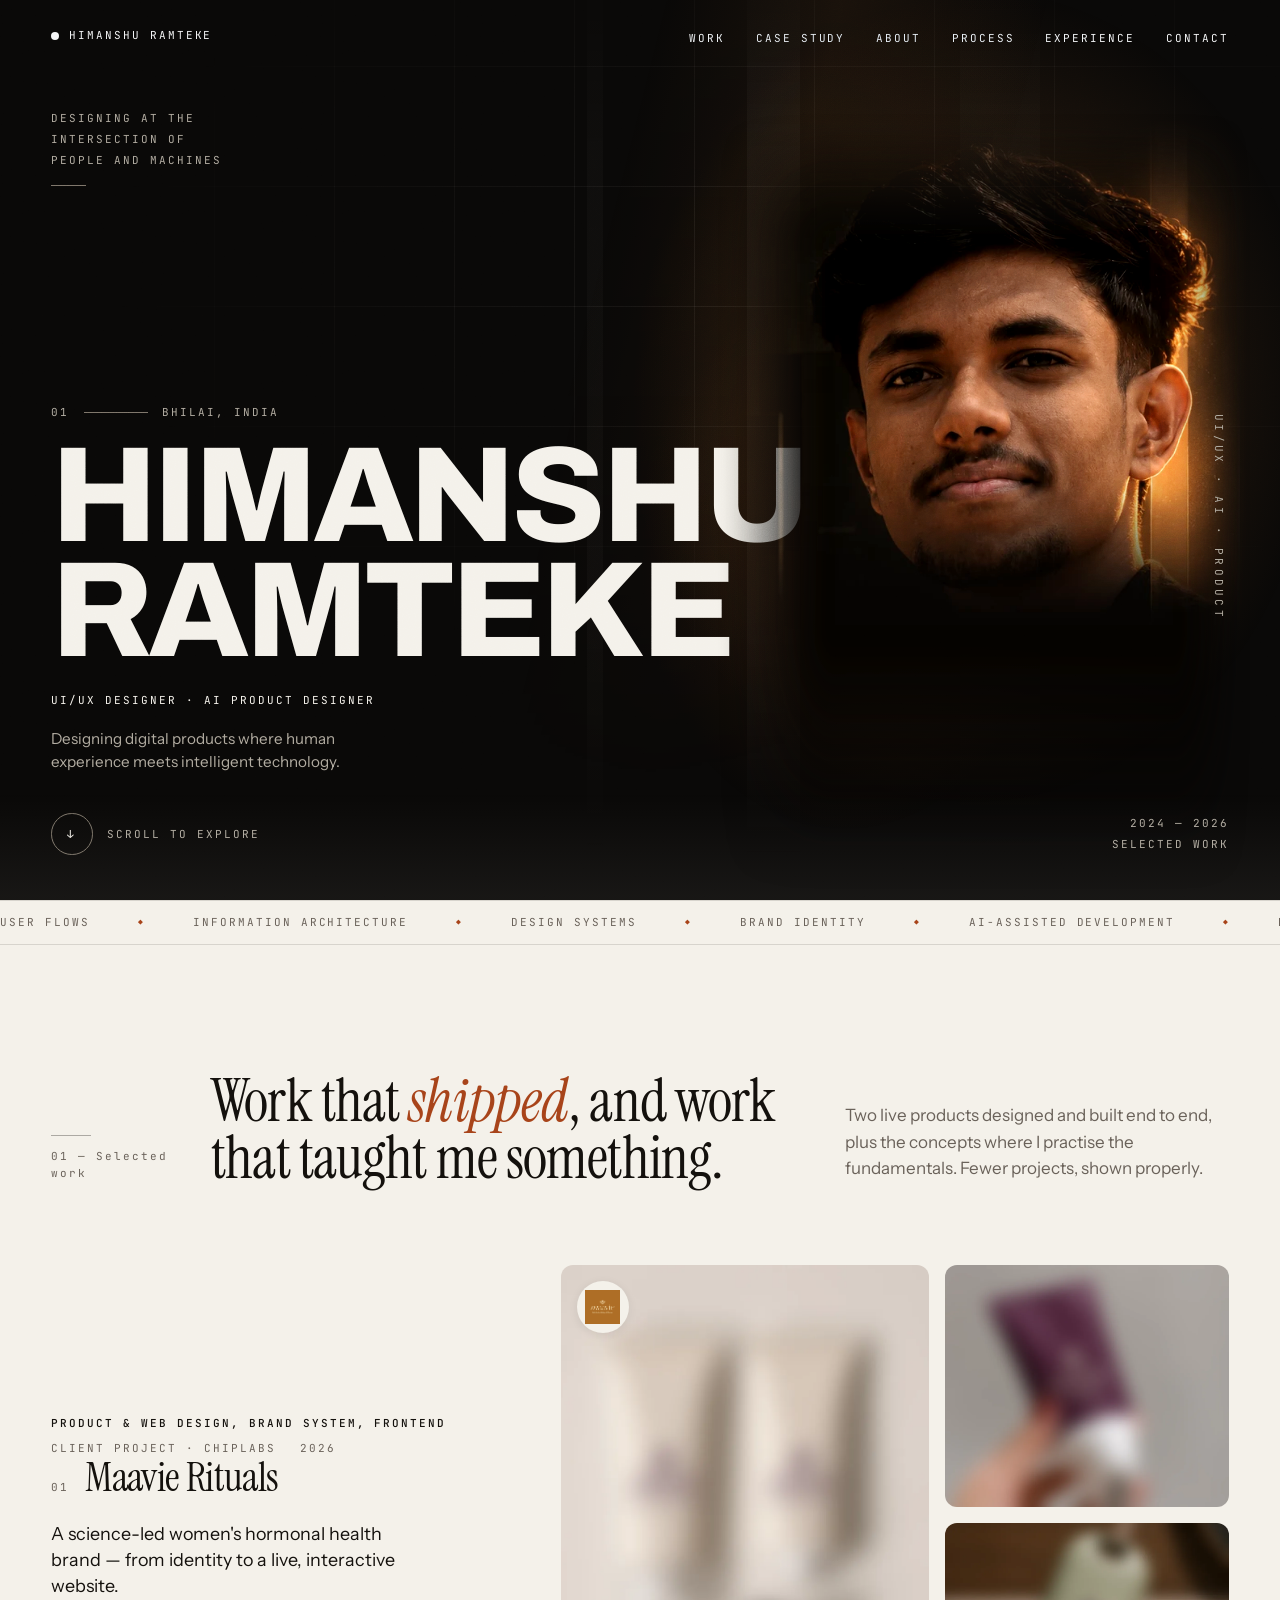
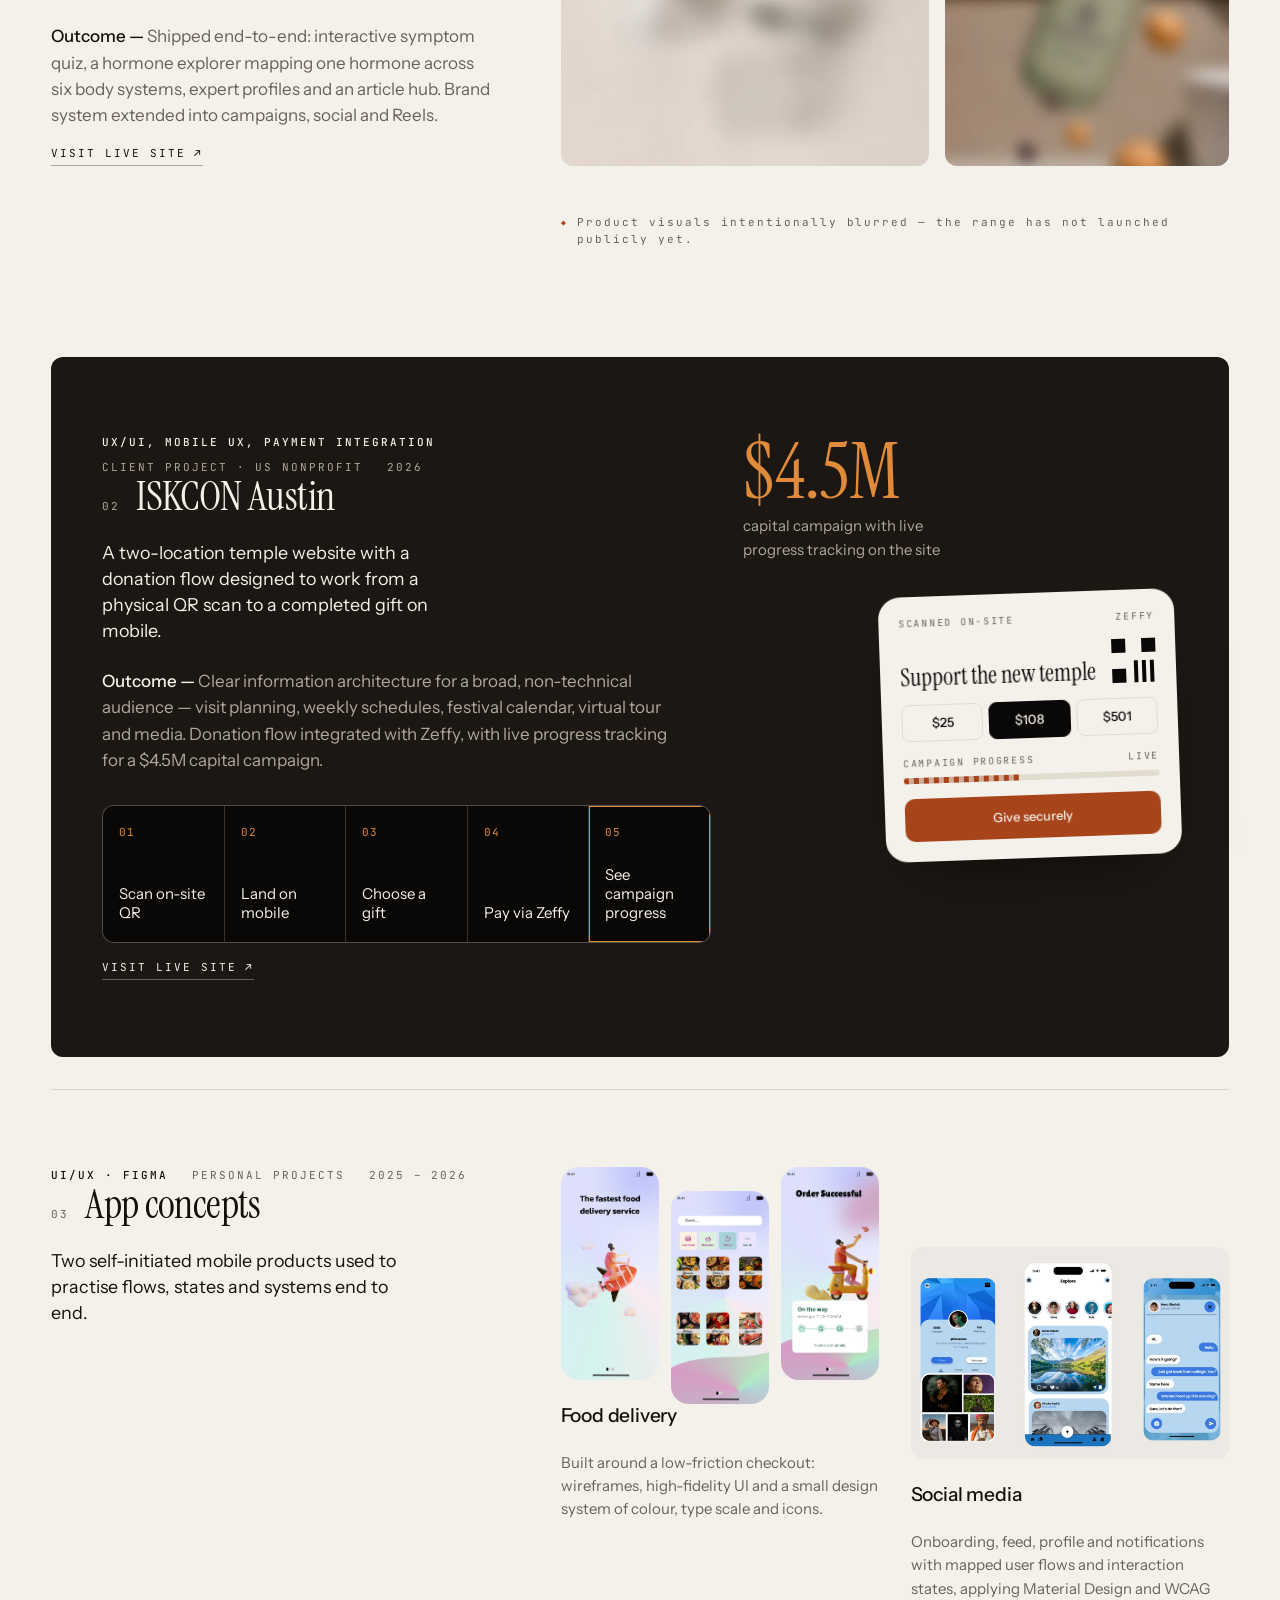
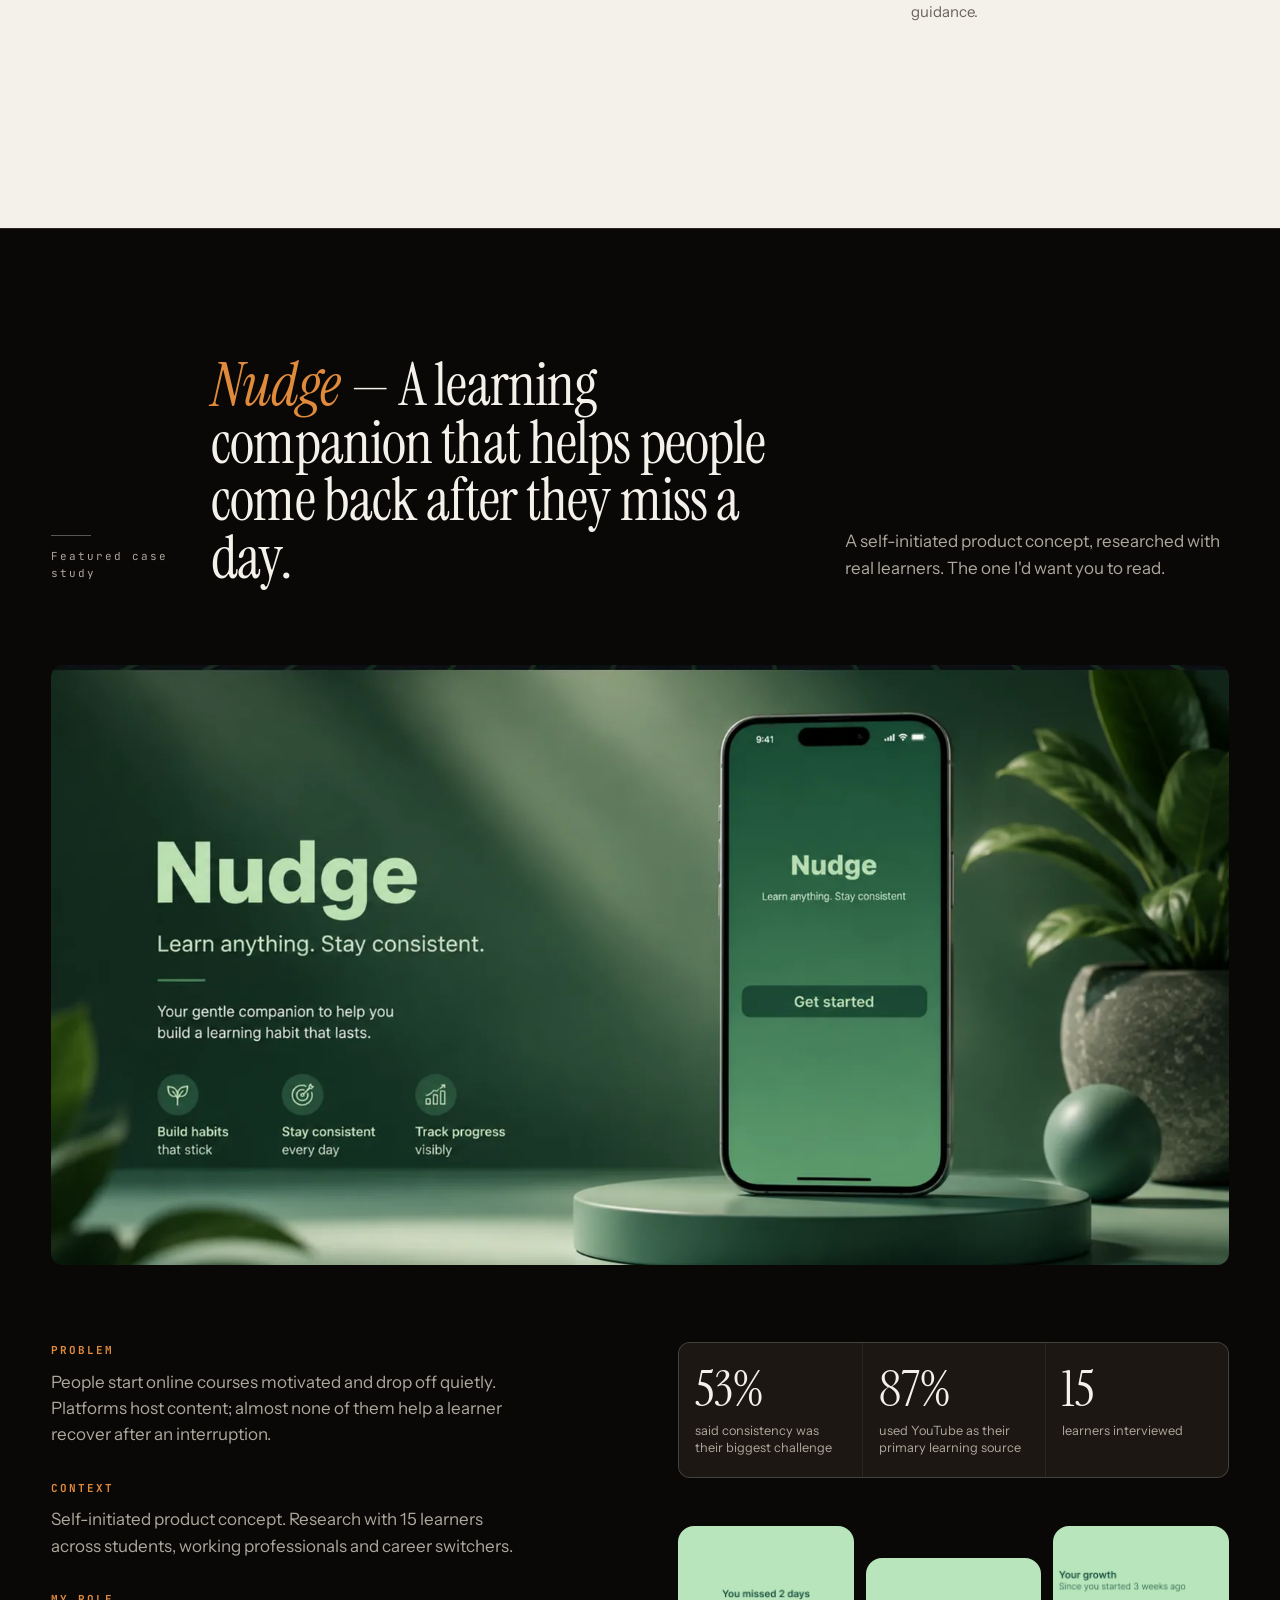
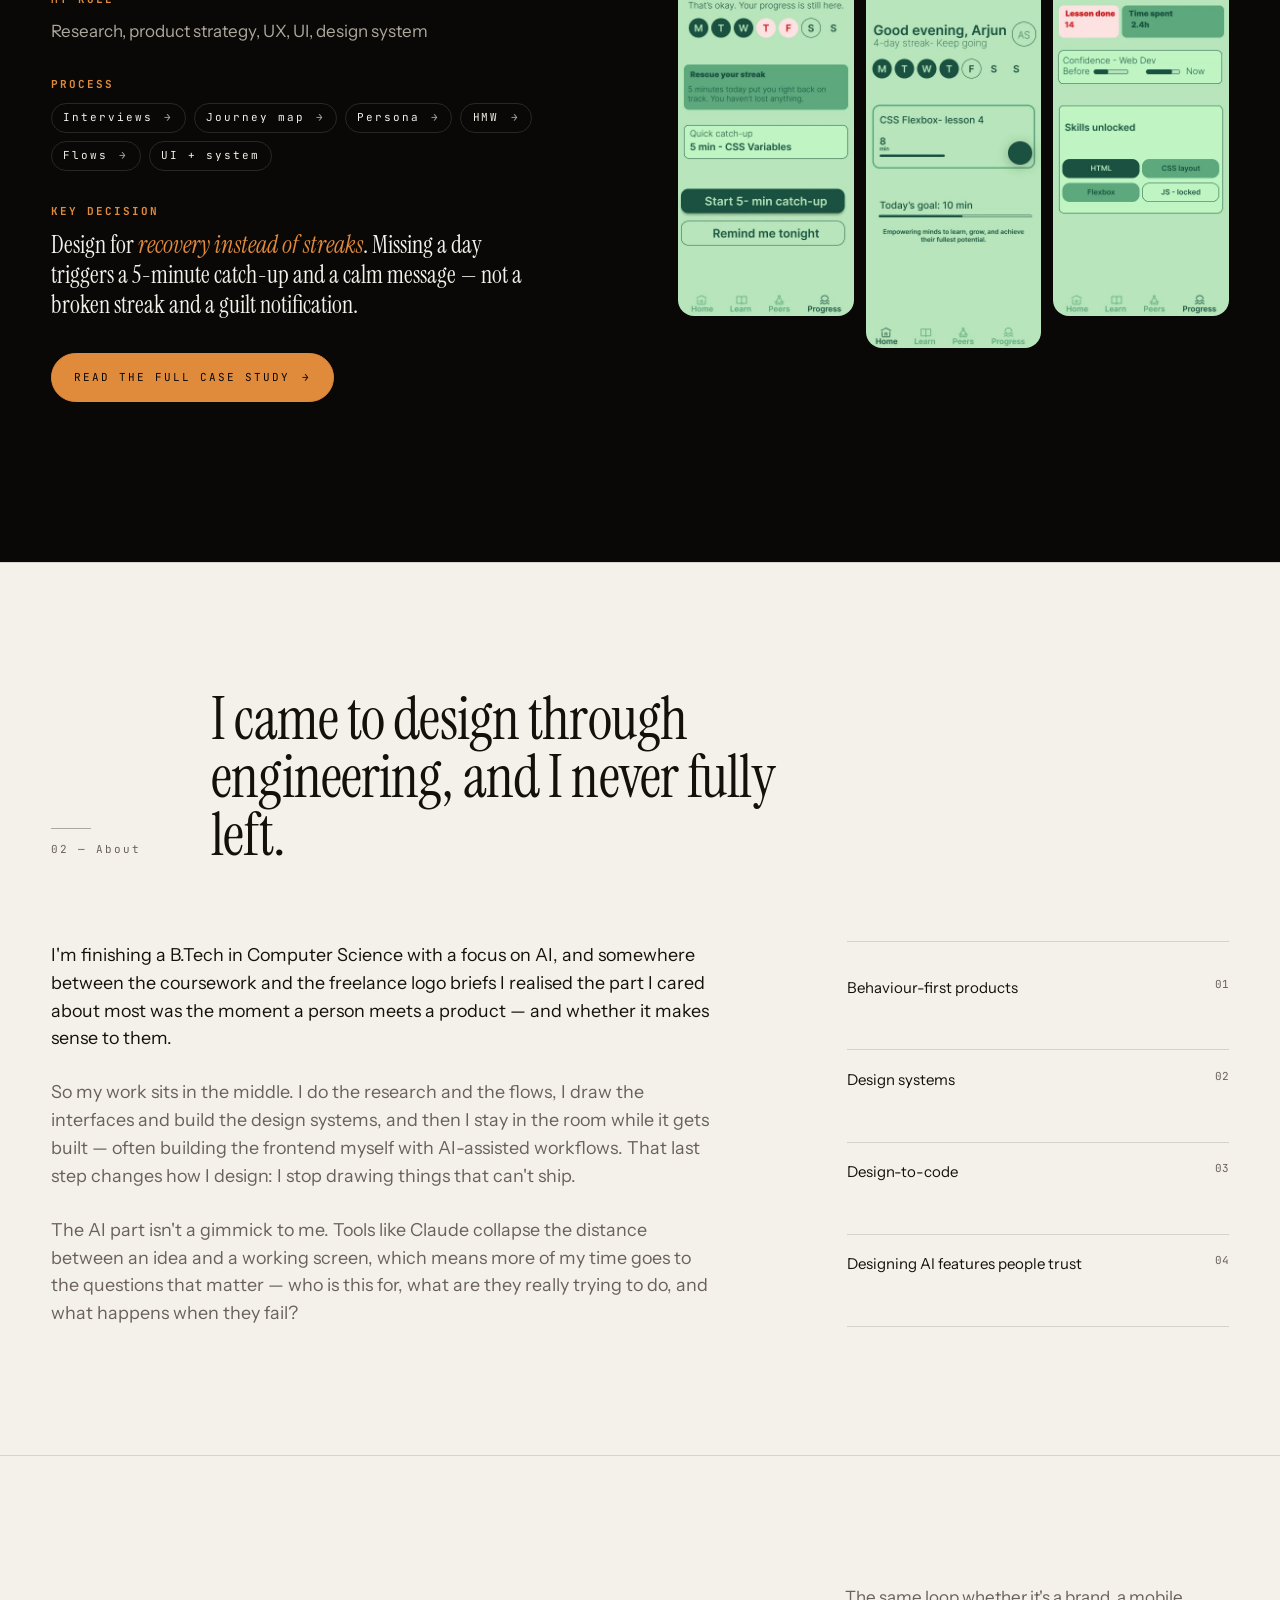
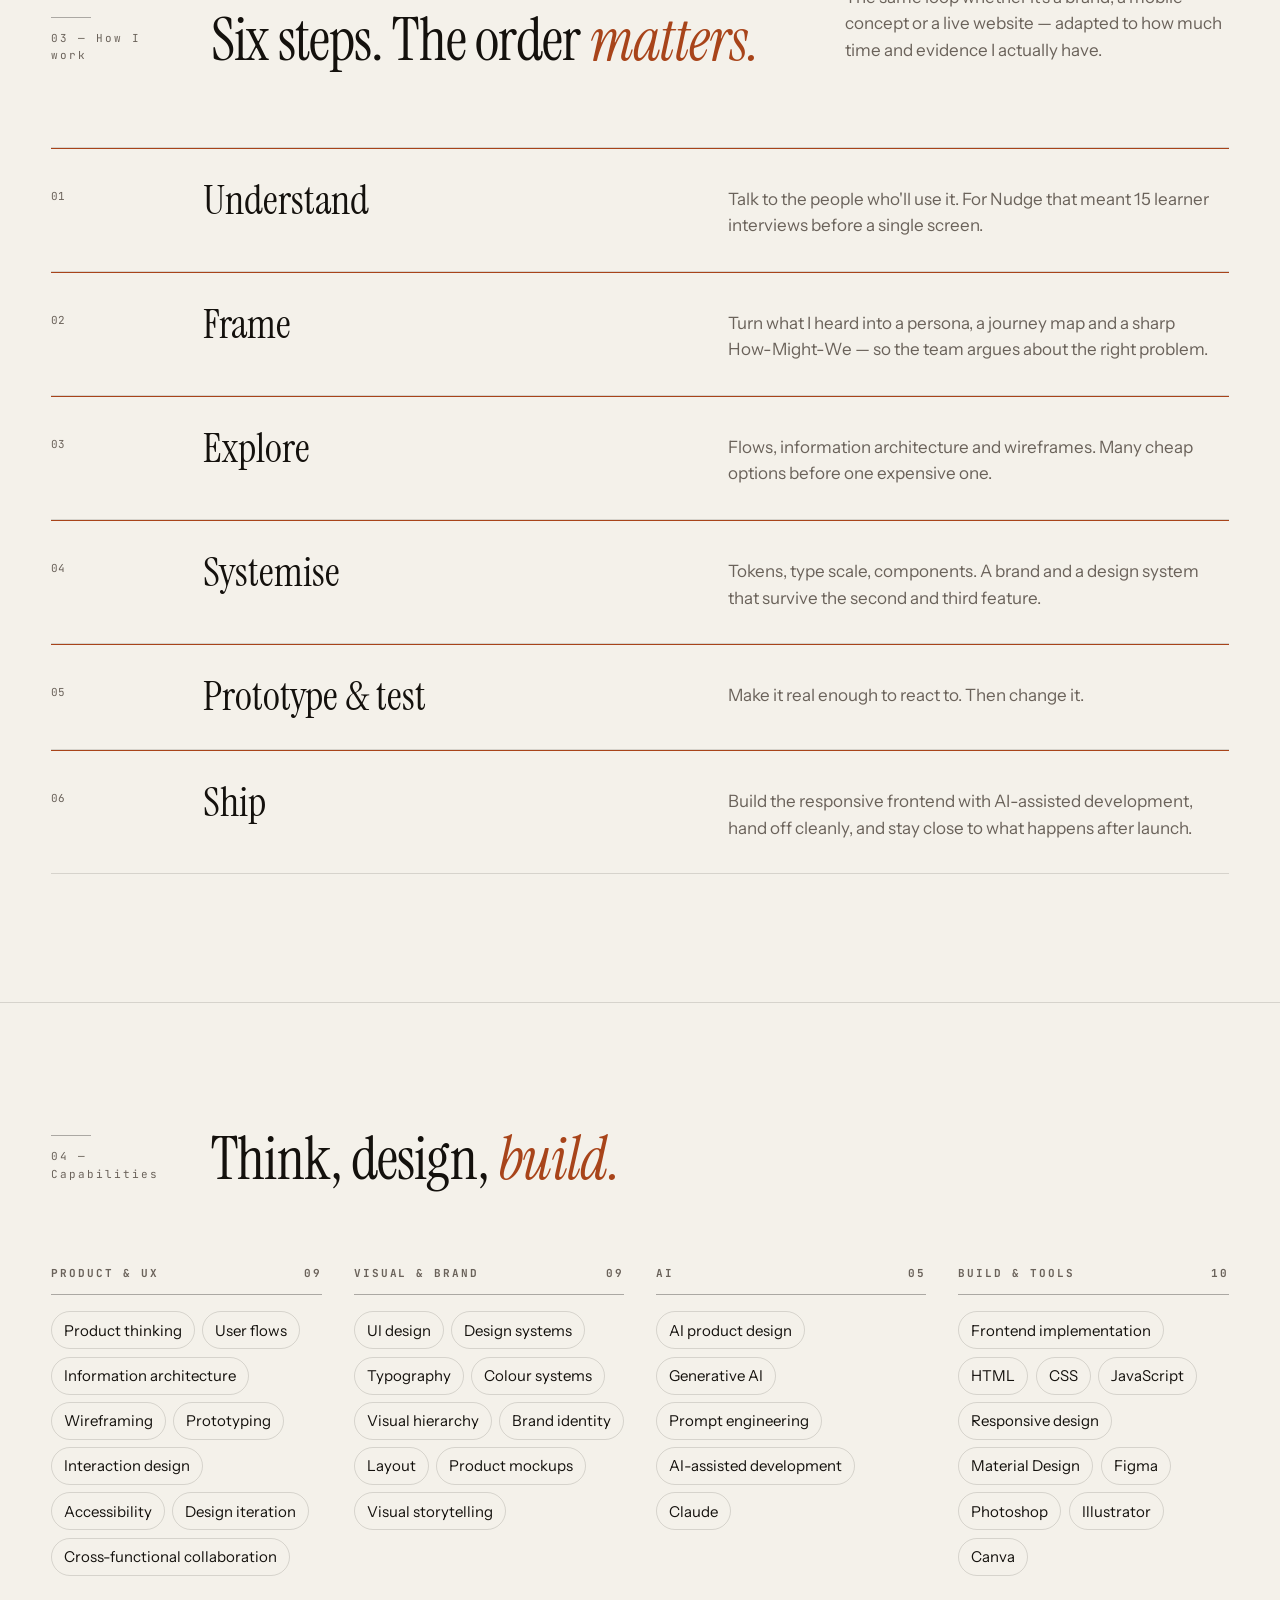
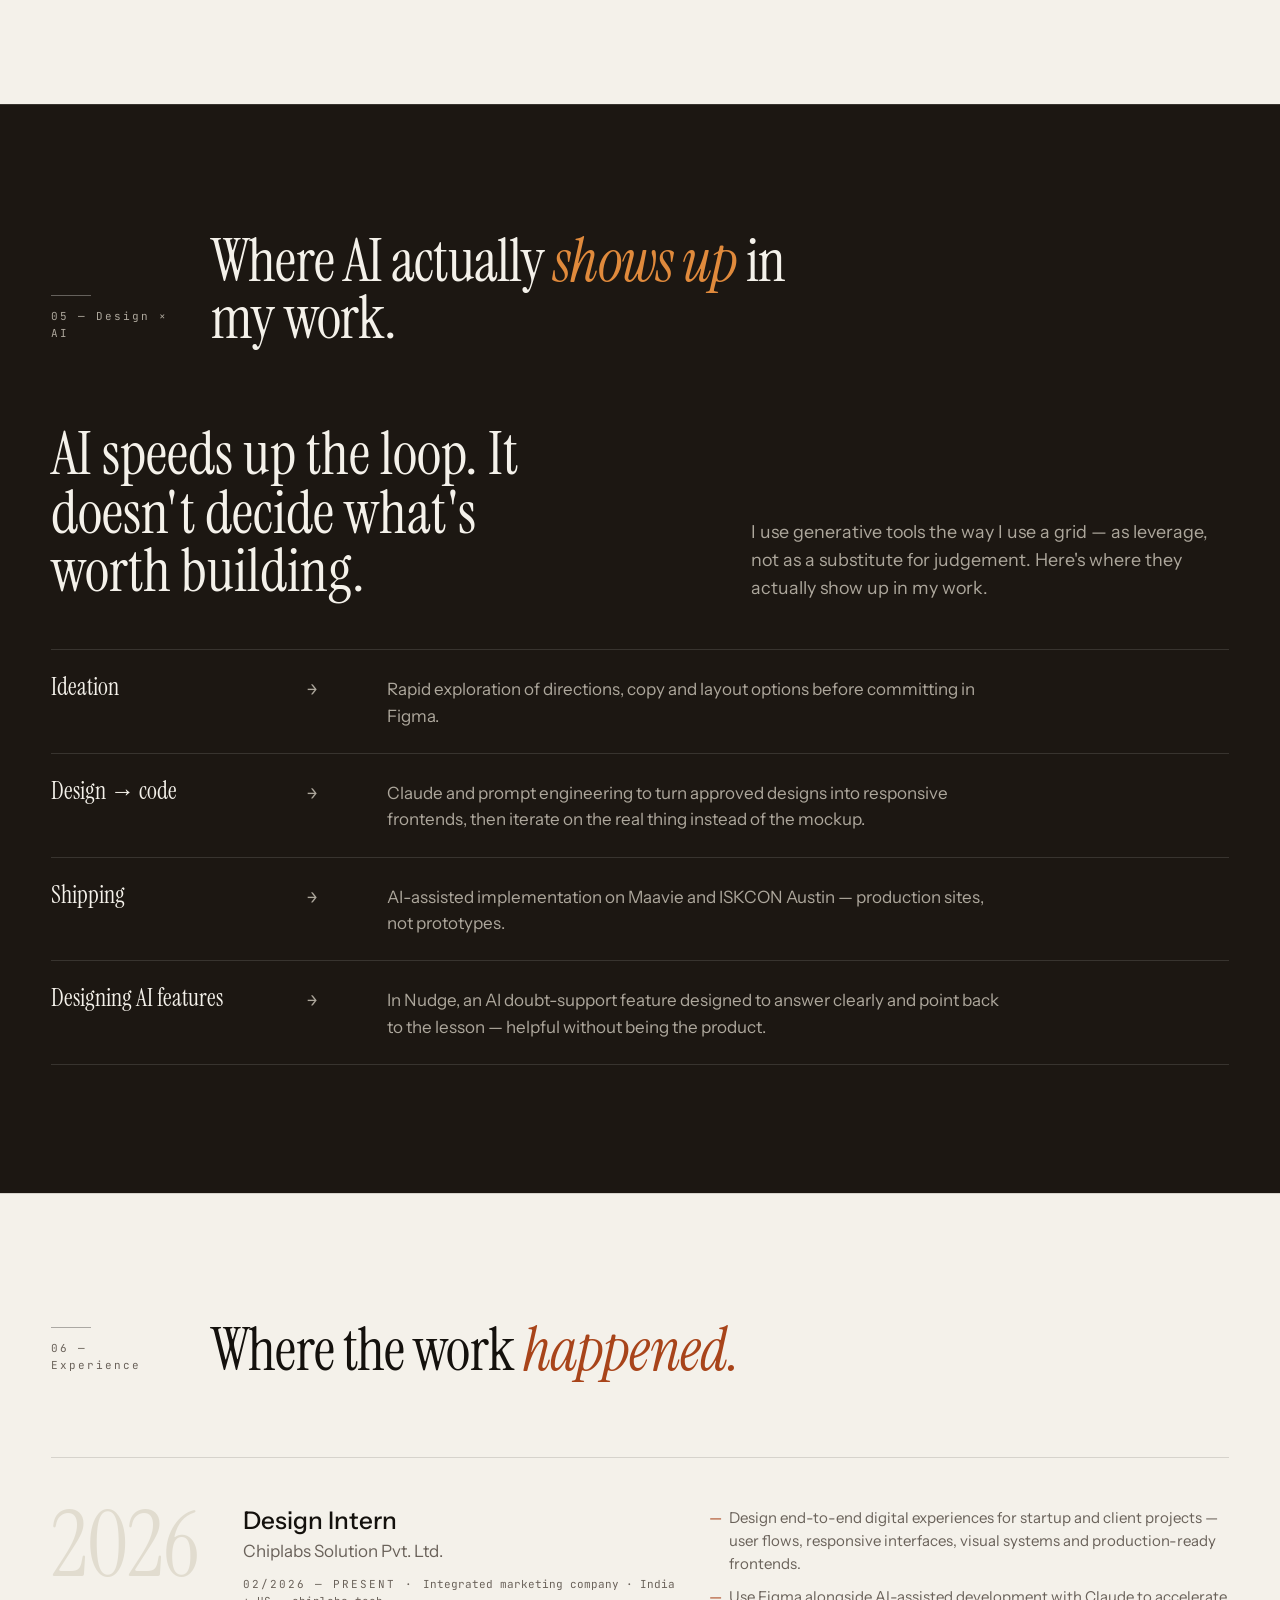
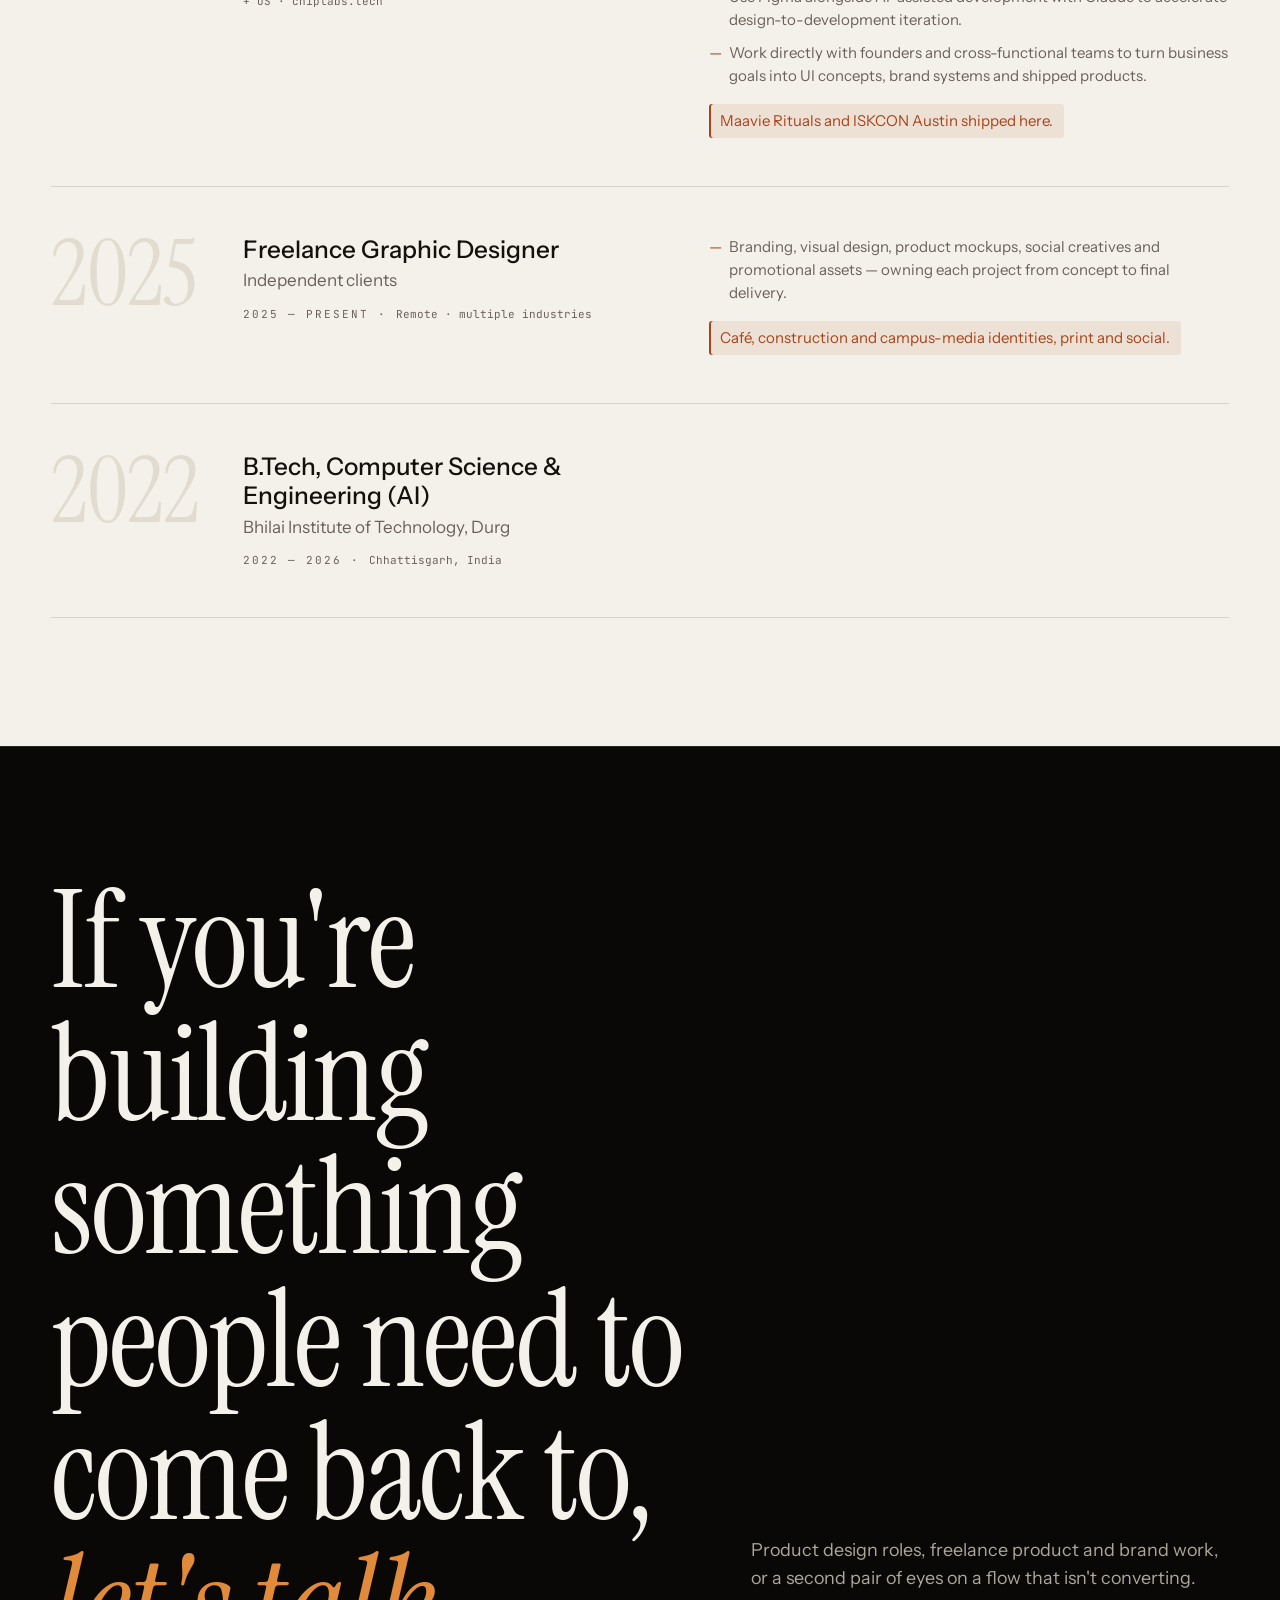
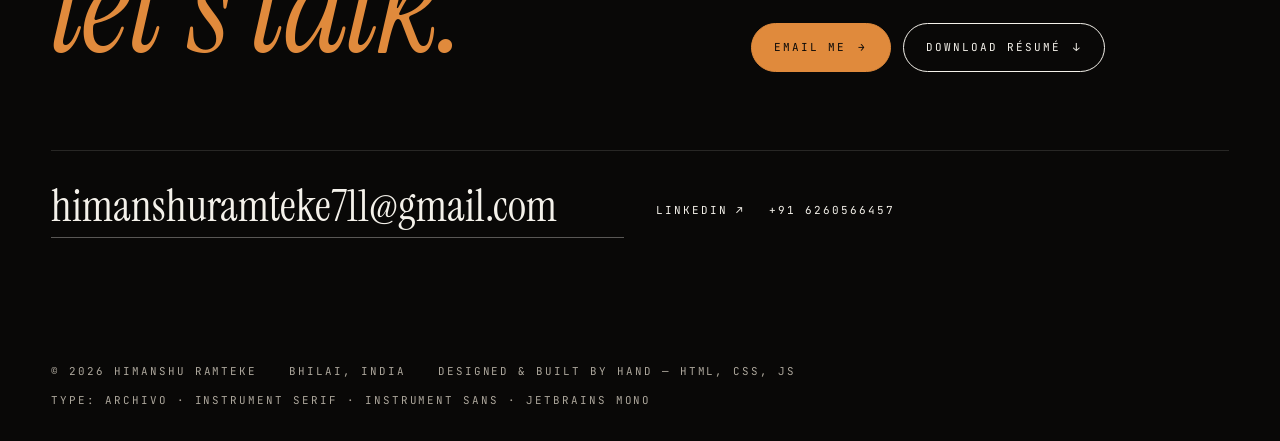
==== commit 376301f8: "style fix" ====
--- a/index.html
+++ b/index.html
@@ -19,7 +19,7 @@
   <link rel="stylesheet" href="css/main.css">
   <link rel="stylesheet" href="css/hero.css">
   <link rel="preload" as="image" href="assets/img/himanshu-portrait.webp">
-  <link rel="icon" href="data:image/svg+xml,%3Csvg xmlns='http://www.w3.org/2000/svg' viewBox='0 0 32 32'%3E%3Crect width='32' height='32' rx='6' fill='%23163B2E'/%3E%3Ccircle cx='16' cy='16' r='6' fill='%23D4F04B'/%3E%3C/svg%3E">
+  <link rel="icon" href="data:image/svg+xml,%3Csvg xmlns='http://www.w3.org/2000/svg' viewBox='0 0 32 32'%3E%3Crect width='32' height='32' rx='6' fill='%23090807'/%3E%3Ccircle cx='16' cy='16' r='6' fill='%23A8441A'/%3E%3C/svg%3E">
 </head>
 <body>
   <a class="skip-link" href="#main">Skip to content</a>
@@ -149,7 +149,7 @@
     </section>
 
     <!-- ============ DESIGN × AI ============ -->
-    <section class="section ai-sec on-pine" id="ai">
+    <section class="section ai-sec on-ink-2" id="ai">
       <div class="container" data-render="ai"></div>
     </section>
 
--- a/css/tokens.css
+++ b/css/tokens.css
@@ -1,49 +1,63 @@
 /* =============================================================
-   DESIGN TOKENS
-   One place for colour, type, spacing, motion.
+   DESIGN TOKENS — the single source of truth.
+   See DESIGN.md in the project root for the rules behind these.
+
+   Two rooms, one light source:
+     · PAPER — warm bone, the reading room
+     · INK   — warm black, the dark mirror (hero, featured, contact)
+   One accent — burnt orange, taken from the tungsten light in the
+   hero portrait. It has two values so it stays legible on both
+   rooms, but it is the SAME colour, never two accents.
    ============================================================= */
 :root {
-  /* ---- Colour: neutrals ---- */
-  --paper:      #F4F1EA;   /* warm bone — page background */
-  --paper-2:    #EBE7DD;   /* slightly deeper bone — alt sections, cards */
-  --paper-3:    #E1DCCF;   /* borders on paper */
-  --ink:        #101512;   /* green-black — primary text, dark sections */
-  --ink-2:      #1A211C;   /* raised surfaces on ink */
-  --ink-3:      #2A342E;   /* borders on ink */
-  --muted:      #5F6862;   /* secondary text on paper */
-  --muted-ink:  #A9B1AA;   /* secondary text on ink */
+  /* ---- Paper: the light room ---- */
+  --paper:      #F4F1EA;   /* page */
+  --paper-2:    #EBE7DD;   /* alt sections, insets */
+  --paper-3:    #E1DCCF;   /* ghost numerals, heavy rules */
 
-  /* ---- Colour: brand ---- */
-  --pine:       #163B2E;   /* primary brand — deep pine */
-  --pine-2:     #0F2A21;
-  --lime:       #D4F04B;   /* accent — highlight, never body text */
-  --lime-2:     #BFE02E;
-  --clay:       #E2653A;   /* secondary accent — sparingly */
+  /* ---- Ink: the dark mirror. One family, two tiers. ---- */
+  --ink:        #090807;   /* primary dark surface — matches the portrait's black point */
+  --ink-2:      #1C1712;   /* the one step up: panels sitting on ink */
+  --ink-3:      #2A241D;   /* borders on ink */
 
-  /* ---- Semantic ---- */
+  /* ---- Text ---- */
+  --fg-paper:   #14110D;   /* 16.7:1 on paper */
+  --mut-paper:  #6A625A;   /*  5.3:1 on paper */
+  --fg-ink:     #F4F1EA;   /* 17.7:1 on ink   */
+  --mut-ink:    #ADA79C;   /*  8.4:1 on ink   */
+
+  /* ---- The one accent, per surface ---- */
+  --accent-paper: #A8441A; /* 5.3:1 on paper — safe for body-size text */
+  --accent-ink:   #E08A3C; /* 7.5:1 on ink — the hero's tungsten, exactly */
+
+  /* ---- Semantic: paper is the default room ---- */
   --bg:         var(--paper);
-  --fg:         var(--ink);
-  --fg-2:       var(--muted);
-  --line:       rgba(16, 21, 18, 0.14);
-  --line-strong:rgba(16, 21, 18, 0.35);
-  --accent:     var(--pine);
-  --accent-contrast: var(--lime);
-  --focus:      var(--clay);
+  --fg:         var(--fg-paper);
+  --fg-2:       var(--mut-paper);
+  --line:       rgba(20, 17, 13, 0.13);
+  --line-strong:rgba(20, 17, 13, 0.32);
+  --accent:     var(--accent-paper);
+  --on-accent:  var(--paper);        /* text sitting on an accent fill */
+  --focus:      var(--accent-paper);
 
-  /* ---- Type ---- */
+  /* ---- Type ----
+     One ramp: 11 · 13 · 15 · 17 · 20 · 26 · 34 · 46 · 64 · hero */
   --font-display: "Instrument Serif", "Iowan Old Style", "Palatino Linotype", Georgia, serif;
   --font-sans:    "Instrument Sans", "Inter", system-ui, -apple-system, "Segoe UI", Roboto, sans-serif;
   --font-mono:    "JetBrains Mono", ui-monospace, "SF Mono", Menlo, Consolas, monospace;
+  --font-poster:  "Archivo", var(--font-sans);   /* hero name only — never below 56px */
 
-  /* fluid type scale */
-  --t-hero:   clamp(2.9rem, 7.2vw, 7.6rem);
-  --t-h1:     clamp(2.4rem, 5vw, 4.8rem);
-  --t-h2:     clamp(1.9rem, 3.6vw, 3.4rem);
-  --t-h3:     clamp(1.35rem, 2vw, 1.9rem);
-  --t-lead:   clamp(1.1rem, 1.5vw, 1.35rem);
-  --t-body:   clamp(1rem, 1.1vw, 1.0625rem);
-  --t-small:  0.875rem;
-  --t-mono:   0.75rem;
+  --t-hero:   clamp(2.9rem, 10.6vw, 10rem);
+  --t-h1:     clamp(2.25rem, 4.6vw, 4rem);
+  --t-h2:     clamp(1.75rem, 3.2vw, 2.875rem);
+  --t-h3:     clamp(1.25rem, 1.9vw, 1.625rem);
+  --t-lead:   clamp(1.0625rem, 1.4vw, 1.25rem);
+  --t-body:   1.0625rem;
+  --t-small:  0.9375rem;
+  --t-mono:   0.6875rem;
+
+  /* every mono label on the site uses this tracking — the "spine" */
+  --track-mono: 0.18em;
 
   /* ---- Layout ---- */
   --max:      1440px;
@@ -55,7 +69,7 @@
   --s-4: 2rem;
   --s-5: 3rem;
   --s-6: clamp(3rem, 6vw, 5rem);
-  --s-7: clamp(4.5rem, 10vw, 9rem);   /* section rhythm */
+  --s-7: clamp(4.5rem, 10vw, 9rem);
   --radius: 4px;
   --radius-lg: 12px;
 
@@ -67,27 +81,23 @@
   --dur-slow: 900ms;
 }
 
-/* Dark surface context — apply .on-ink to any dark section */
-.on-ink {
-  --bg: var(--ink);
-  --fg: var(--paper);
-  --fg-2: var(--muted-ink);
-  --line: rgba(244, 241, 234, 0.14);
-  --line-strong: rgba(244, 241, 234, 0.4);
-  --accent: var(--lime);
-  --accent-contrast: var(--ink);
-  background: var(--bg);
+/* =============================================================
+   THE DARK MIRROR
+   .on-ink   — the primary dark room (hero, featured, contact)
+   .on-ink-2 — one step up, for a panel sitting inside the dark
+   Everything downstream reads --bg / --fg / --accent, so a whole
+   section flips room by swapping one class.
+   ============================================================= */
+.on-ink,
+.on-ink-2 {
+  --fg:          var(--fg-ink);
+  --fg-2:        var(--mut-ink);
+  --line:        rgba(244, 241, 234, 0.13);
+  --line-strong: rgba(244, 241, 234, 0.34);
+  --accent:      var(--accent-ink);
+  --on-accent:   var(--ink);
+  --focus:       var(--accent-ink);
   color: var(--fg);
 }
-
-.on-pine {
-  --bg: var(--pine);
-  --fg: var(--paper);
-  --fg-2: rgba(244, 241, 234, 0.7);
-  --line: rgba(244, 241, 234, 0.16);
-  --line-strong: rgba(244, 241, 234, 0.45);
-  --accent: var(--lime);
-  --accent-contrast: var(--pine);
-  background: var(--bg);
-  color: var(--fg);
-}
+.on-ink   { --bg: var(--ink);   background: var(--bg); }
+.on-ink-2 { --bg: var(--ink-2); background: var(--bg); }
--- a/css/main.css
+++ b/css/main.css
@@ -9,7 +9,7 @@
   color: var(--fg);
   font-family: var(--font-sans);
   font-size: var(--t-body);
-  line-height: 1.6;
+  line-height: 1.55;
   -webkit-font-smoothing: antialiased;
   text-rendering: optimizeLegibility;
   overflow-x: hidden;
@@ -19,7 +19,7 @@
 button { font: inherit; color: inherit; background: none; border: 0; padding: 0; cursor: pointer; }
 ul, ol { margin: 0; padding: 0; list-style: none; }
 h1, h2, h3, h4, p, figure, blockquote, dl, dd { margin: 0; }
-::selection { background: var(--lime); color: var(--ink); }
+::selection { background: var(--accent); color: var(--on-accent); }
 
 :focus-visible {
   outline: 2px solid var(--focus);
@@ -40,11 +40,10 @@
 /* Type */
 .display { font-family: var(--font-display); font-weight: 400; line-height: 0.98; letter-spacing: -0.015em; }
 .display em { font-style: italic; color: var(--accent); }
-.on-ink .display em, .on-pine .display em { color: var(--lime); }
 .h2 { font-size: var(--t-h2); }
 .h3 { font-family: var(--font-sans); font-weight: 500; font-size: var(--t-h3); line-height: 1.2; letter-spacing: -0.01em; }
 .lead { font-size: var(--t-lead); line-height: 1.5; color: var(--fg-2); max-width: 36ch; }
-.mono { font-family: var(--font-mono); font-size: var(--t-mono); letter-spacing: 0.06em; text-transform: uppercase; }
+.mono { font-family: var(--font-mono); font-size: var(--t-mono); letter-spacing: var(--track-mono); text-transform: uppercase; }
 .muted { color: var(--fg-2); }
 .measure { max-width: 62ch; }
 
@@ -53,7 +52,7 @@
   display: grid; grid-template-columns: 1fr; gap: var(--s-3) var(--col-gap);
   align-items: end; margin-bottom: var(--s-6);
 }
-.sec-head .idx { font-family: var(--font-mono); font-size: var(--t-mono); letter-spacing: .08em; color: var(--fg-2); padding-bottom: .55em; }
+.sec-head .idx { font-family: var(--font-mono); font-size: var(--t-mono); letter-spacing: var(--track-mono); color: var(--fg-2); padding-bottom: .55em; }
 .sec-head .idx::before { content: ""; display: block; width: 2.5rem; height: 1px; background: var(--line-strong); margin-bottom: .75rem; }
 .sec-head .title { font-size: var(--t-h1); }
 .sec-head .aside { color: var(--fg-2); max-width: 48ch; font-size: var(--t-body); }
@@ -72,24 +71,27 @@
 }
 .nav.is-hidden { transform: translateY(-100%); }
 .nav .container { display: flex; align-items: center; justify-content: space-between; height: 4.5rem; }
-.nav .brand { font-family: var(--font-mono); font-size: var(--t-mono); letter-spacing: .08em; text-transform: uppercase; display: flex; align-items: center; gap: .6rem; }
+.nav .brand { font-family: var(--font-mono); font-size: var(--t-mono); letter-spacing: var(--track-mono); text-transform: uppercase; display: flex; align-items: center; gap: .6rem; }
 .nav .brand .dot { width: .5rem; height: .5rem; background: currentColor; border-radius: 50%; }
 .nav ul { display: flex; gap: clamp(1rem, 2.4vw, 2.2rem); }
-.nav ul a { font-family: var(--font-mono); font-size: var(--t-mono); letter-spacing: .08em; text-transform: uppercase; position: relative; padding-block: .3rem; }
+.nav ul a { font-family: var(--font-mono); font-size: var(--t-mono); letter-spacing: var(--track-mono); text-transform: uppercase; position: relative; padding-block: .3rem; }
 .nav ul a::after { content: ""; position: absolute; left: 0; bottom: 0; width: 100%; height: 1px; background: currentColor; transform: scaleX(0); transform-origin: right; transition: transform var(--dur) var(--ease-out); }
 .nav ul a:hover::after, .nav ul a[aria-current="true"]::after { transform: scaleX(1); transform-origin: left; }
-.nav .menu-btn { display: none; font-family: var(--font-mono); font-size: var(--t-mono); letter-spacing: .08em; text-transform: uppercase; }
+.nav .menu-btn { display: none; font-family: var(--font-mono); font-size: var(--t-mono); letter-spacing: var(--track-mono); text-transform: uppercase; }
 
 /* Mobile menu */
 .menu {
-  position: fixed; inset: 0; z-index: 90; background: var(--ink); color: var(--paper);
+  position: fixed; inset: 0; z-index: 90;
+  --fg: var(--fg-ink); --fg-2: var(--mut-ink); --accent: var(--accent-ink);
+  --line: rgba(244,241,234,.13);
+  background: var(--ink); color: var(--fg);
   display: grid; align-content: center; padding: var(--gutter);
   transform: translateY(-100%); transition: transform var(--dur) var(--ease-in-out); visibility: hidden;
 }
 .menu.is-open { transform: none; visibility: visible; }
 .menu a { font-family: var(--font-display); font-size: clamp(2.4rem, 10vw, 4rem); line-height: 1.1; display: flex; align-items: baseline; gap: 1rem; padding-block: .35rem; border-bottom: 1px solid var(--line); }
-.menu a .mono { font-size: .7rem; color: var(--muted-ink); }
-.menu .meta { margin-top: var(--s-4); display: flex; flex-wrap: wrap; gap: var(--s-3); color: var(--muted-ink); }
+.menu a .mono { font-size: var(--t-mono); letter-spacing: var(--track-mono); color: var(--fg-2); }
+.menu .meta { margin-top: var(--s-4); display: flex; flex-wrap: wrap; gap: var(--s-3); color: var(--fg-2); }
 @media (max-width: 800px) {
   .nav ul { display: none; }
   .nav .menu-btn { display: inline-block; }
@@ -100,7 +102,7 @@
    ============================================================= */
 .btn {
   display: inline-flex; align-items: center; gap: .75rem;
-  font-family: var(--font-mono); font-size: var(--t-mono); letter-spacing: .08em; text-transform: uppercase;
+  font-family: var(--font-mono); font-size: var(--t-mono); letter-spacing: var(--track-mono); text-transform: uppercase;
   padding: .95rem 1.4rem; border: 1px solid var(--fg); border-radius: 999px;
   position: relative; overflow: hidden; isolation: isolate;
   transition: color var(--dur-fast), border-color var(--dur-fast);
@@ -113,12 +115,12 @@
 .btn:hover .arr { transform: translateX(4px); }
 .btn.solid { background: var(--fg); color: var(--bg); }
 .btn.solid::before { background: var(--accent); }
-.btn.solid:hover { color: var(--accent-contrast); border-color: var(--accent); }
-.on-ink .btn.solid, .on-pine .btn.solid { background: var(--lime); color: var(--ink); border-color: var(--lime); }
-.on-ink .btn.solid::before, .on-pine .btn.solid::before { background: var(--paper); }
-.on-ink .btn.solid:hover, .on-pine .btn.solid:hover { color: var(--ink); border-color: var(--paper); }
-
-.link { display: inline-flex; align-items: center; gap: .5rem; font-family: var(--font-mono); font-size: var(--t-mono); letter-spacing: .08em; text-transform: uppercase; border-bottom: 1px solid var(--line-strong); padding-bottom: .2rem; }
+.btn.solid:hover { color: var(--on-accent); border-color: var(--accent); }
+.on-ink .btn.solid, .on-ink-2 .btn.solid { background: var(--accent); color: var(--on-accent); border-color: var(--accent); }
+.on-ink .btn.solid::before, .on-ink-2 .btn.solid::before { background: var(--paper); }
+.on-ink .btn.solid:hover, .on-ink-2 .btn.solid:hover { color: var(--ink); border-color: var(--paper); }
+
+.link { display: inline-flex; align-items: center; gap: .5rem; font-family: var(--font-mono); font-size: var(--t-mono); letter-spacing: var(--track-mono); text-transform: uppercase; border-bottom: 1px solid var(--line-strong); padding-bottom: .2rem; }
 .link:hover { border-color: var(--fg); }
 .link:hover .arr { transform: translate(3px, -3px); }
 .link .arr { transition: transform var(--dur-fast) var(--ease-out); }
@@ -127,8 +129,8 @@
 /* Marquee strip under hero */
 .strip { border-block: 1px solid var(--line); overflow: hidden; padding-block: .8rem; }
 .strip .track { display: flex; gap: 3rem; width: max-content; animation: marquee 40s linear infinite; }
-.strip span { font-family: var(--font-mono); font-size: var(--t-mono); letter-spacing: .08em; text-transform: uppercase; color: var(--fg-2); white-space: nowrap; display: inline-flex; align-items: center; gap: 3rem; }
-.strip span::after { content: "◆"; font-size: .5rem; color: var(--clay); }
+.strip span { font-family: var(--font-mono); font-size: var(--t-mono); letter-spacing: var(--track-mono); text-transform: uppercase; color: var(--fg-2); white-space: nowrap; display: inline-flex; align-items: center; gap: 3rem; }
+.strip span::after { content: "◆"; font-size: .5rem; color: var(--accent); }
 @keyframes marquee { to { transform: translateX(-50%); } }
 
 /* =============================================================
@@ -136,10 +138,10 @@
    ============================================================= */
 .project { display: grid; gap: var(--s-4); padding-block: var(--s-6); border-top: 1px solid var(--line); }
 .project:first-of-type { border-top: 0; padding-top: 0; }
-.project .meta { display: flex; flex-wrap: wrap; gap: .5rem 1.5rem; color: var(--fg-2); font-family: var(--font-mono); font-size: var(--t-mono); letter-spacing: .08em; text-transform: uppercase; }
+.project .meta { display: flex; flex-wrap: wrap; gap: .5rem 1.5rem; color: var(--fg-2); font-family: var(--font-mono); font-size: var(--t-mono); letter-spacing: var(--track-mono); text-transform: uppercase; }
 .project .meta b { color: var(--fg); font-weight: 500; }
 .project .name { font-size: var(--t-h2); display: flex; align-items: baseline; gap: 1rem; flex-wrap: wrap; }
-.project .name .idx { font-family: var(--font-mono); font-size: var(--t-mono); letter-spacing: .08em; color: var(--fg-2); }
+.project .name .idx { font-family: var(--font-mono); font-size: var(--t-mono); letter-spacing: var(--track-mono); color: var(--fg-2); }
 .project .tagline { font-size: var(--t-lead); line-height: 1.45; max-width: 30ch; }
 .project .outcome { color: var(--fg-2); max-width: 52ch; }
 .project .outcome b { color: var(--fg); font-weight: 500; }
@@ -157,34 +159,44 @@
 .project.split .visual { display: grid; grid-template-columns: 1.3fr 1fr; grid-template-rows: 1fr 1fr; gap: var(--s-2); aspect-ratio: 4/3; }
 .project.split .visual .img:nth-child(1) { grid-row: 1 / 3; }
 .project.split .logo-chip { position: absolute; left: 1rem; top: 1rem; width: 3.25rem; height: 3.25rem; border-radius: 50%; background: var(--paper); display: grid; place-items: center; padding: .55rem; box-shadow: 0 2px 10px rgba(0,0,0,.08); }
+/* caption for work that can't be shown in full yet */
+.visual-note {
+  display: flex; align-items: baseline; gap: .6rem;
+  font-family: var(--font-mono); font-size: var(--t-mono); letter-spacing: var(--track-mono);
+  color: var(--fg-2); margin-top: var(--s-2);
+}
+.visual-note::before { content: "◆"; font-size: .5rem; color: var(--accent); }
 @media (min-width: 900px) {
   .project.split { grid-template-columns: 5fr 7fr; align-items: end; }
   .project.split .copy { position: sticky; top: 7rem; padding-right: var(--col-gap); }
+  .project.split .visual-note { grid-column: 2; }
 }
 
 /* layout: dark (ISKCON) */
 .project.dark { border-radius: var(--radius-lg); padding: var(--s-6) var(--gutter); margin-block: var(--s-4); border-top: 0; }
 .project.dark .flow { display: grid; grid-template-columns: repeat(auto-fit, minmax(9rem, 1fr)); gap: 1px; background: var(--line); border: 1px solid var(--line); border-radius: var(--radius-lg); overflow: hidden; margin-top: var(--s-4); }
-.project.dark .flow li { background: var(--pine); padding: 1.25rem 1rem 1.5rem; display: grid; gap: 2rem; align-content: space-between; min-height: 9rem; transition: background var(--dur-fast); }
-.project.dark .flow li:hover { background: var(--pine-2); }
-.project.dark .flow li .n { font-family: var(--font-mono); font-size: var(--t-mono); color: var(--lime); letter-spacing: .08em; }
-.project.dark .flow li .t { font-size: var(--t-small); line-height: 1.35; }
-.project.dark .flow li:last-child { background: var(--lime); color: var(--ink); }
-.project.dark .flow li:last-child .n { color: var(--ink); }
+.project.dark .flow li { background: var(--ink); padding: 1.1rem 1rem 1.25rem; display: grid; gap: 1.4rem; align-content: space-between; min-height: 8.5rem; transition: background var(--dur-fast); }
+.project.dark .flow li:hover { background: var(--ink-2); }
+.project.dark .flow li .n { font-family: var(--font-mono); font-size: var(--t-mono); color: var(--accent); letter-spacing: .08em; }
+.project.dark .flow li .t { font-size: var(--t-small); line-height: 1.28; }
+.project.dark .flow li:last-child { background: var(--ink); box-shadow: inset 0 0 0 1px var(--accent); }
+.project.dark .flow li:last-child .n { color: var(--accent); }
+/* 5 steps into a 2-col grid leaves a hole — the last one spans it */
+@media (max-width: 899px) { .project.dark .flow { grid-template-columns: repeat(2, 1fr); } .project.dark .flow li:last-child { grid-column: 1 / -1; min-height: 6rem; } }
 .project.dark .stat { display: grid; gap: .25rem; }
-.project.dark .stat .n { font-family: var(--font-display); font-size: clamp(3rem, 6vw, 5.5rem); line-height: 1; color: var(--lime); }
+.project.dark .stat .n { font-family: var(--font-display); font-size: clamp(3rem, 6vw, 5.5rem); line-height: 1; color: var(--accent); }
 .project.dark .stat .t { color: var(--fg-2); font-size: var(--t-small); max-width: 22ch; }
 /* CSS-drawn donation card — stands in until a real screenshot is added */
 .give { background: var(--paper); color: var(--ink); border-radius: 22px; padding: 1.25rem; max-width: 300px; display: grid; gap: .9rem; box-shadow: 0 30px 60px -30px rgba(0,0,0,.6); font-size: .8rem; justify-self: end; transform: rotate(-2deg); }
-.give .top { display: flex; justify-content: space-between; font-family: var(--font-mono); font-size: .6rem; letter-spacing: .08em; text-transform: uppercase; color: var(--muted); }
+.give .top { display: flex; justify-content: space-between; font-family: var(--font-mono); font-size: .6rem; letter-spacing: var(--track-mono); text-transform: uppercase; color: var(--mut-paper); }
 .give h5 { font-family: var(--font-display); font-weight: 400; font-size: 1.5rem; line-height: 1.05; margin: 0; }
 .give .amts { display: grid; grid-template-columns: repeat(3, 1fr); gap: .4rem; }
 .give .amts span { border: 1px solid var(--paper-3); border-radius: 8px; padding: .5rem 0; text-align: center; font-weight: 500; }
 .give .amts span:nth-child(2) { background: var(--ink); color: var(--paper); border-color: var(--ink); }
 .give .bar { height: 6px; border-radius: 3px; background: var(--paper-3); overflow: hidden; position: relative; }
-.give .bar::after { content: ""; position: absolute; inset: 0; width: 45%; background: repeating-linear-gradient(90deg, var(--pine) 0 6px, var(--lime) 6px 12px); animation: shimmer 3s linear infinite; }
+.give .bar::after { content: ""; position: absolute; inset: 0; width: 45%; background: repeating-linear-gradient(90deg, var(--accent-paper) 0 5px, rgba(168,68,26,.32) 5px 10px); animation: shimmer 3s linear infinite; }
 @keyframes shimmer { to { transform: translateX(12px); } }
-.give .cta { background: var(--pine); color: var(--paper); text-align: center; border-radius: 10px; padding: .75rem; font-weight: 500; }
+.give .cta { background: var(--accent-paper); color: var(--paper); text-align: center; border-radius: 10px; padding: .75rem; font-weight: 500; }
 .give .qr { width: 44px; height: 44px; background:
   linear-gradient(var(--ink), var(--ink)) 0 0/14px 14px no-repeat,
   linear-gradient(var(--ink), var(--ink)) 100% 0/14px 14px no-repeat,
@@ -218,16 +230,16 @@
 .featured .sec-head .idx, .featured .sec-head .aside { color: var(--fg-2); }
 .featured .hero-img { aspect-ratio: 1600/816; }
 .featured .grid { display: grid; gap: var(--s-6); margin-top: var(--s-6); }
-.featured .col h4 { font-family: var(--font-mono); font-size: var(--t-mono); letter-spacing: .08em; text-transform: uppercase; color: var(--lime); margin-bottom: .6rem; }
+.featured .col h4 { font-family: var(--font-mono); font-size: var(--t-mono); letter-spacing: var(--track-mono); text-transform: uppercase; color: var(--accent); margin-bottom: .6rem; }
 .featured .col p { color: var(--fg-2); max-width: 44ch; }
 .featured .col { margin-bottom: var(--s-4); }
 .featured .chips { display: flex; flex-wrap: wrap; gap: .5rem; }
-.featured .chips li { font-family: var(--font-mono); font-size: var(--t-mono); letter-spacing: .06em; border: 1px solid var(--line); border-radius: 999px; padding: .35rem .7rem; }
+.featured .chips li { font-family: var(--font-mono); font-size: var(--t-mono); letter-spacing: var(--track-mono); border: 1px solid var(--line); border-radius: 999px; padding: .35rem .7rem; }
 .featured .chips li:not(:last-child)::after { content: "→"; margin-left: .7rem; color: var(--fg-2); }
 .featured .decision { font-family: var(--font-display); font-size: var(--t-h3); line-height: 1.25; }
-.featured .decision em { color: var(--lime); font-style: italic; }
+.featured .decision em { color: var(--accent); font-style: italic; }
 .featured .insights { display: grid; grid-template-columns: repeat(3, 1fr); gap: 1px; background: var(--line); border: 1px solid var(--line); border-radius: var(--radius-lg); overflow: hidden; }
-.featured .insights li { background: var(--ink); padding: 1.25rem 1rem; }
+.featured .insights li { background: var(--ink-2); padding: 1.25rem 1rem; }
 .featured .insights .n { font-family: var(--font-display); font-size: clamp(2rem, 4vw, 3.4rem); line-height: 1; color: var(--paper); }
 .featured .insights .t { font-size: .8rem; color: var(--fg-2); margin-top: .5rem; line-height: 1.35; }
 .featured .screens { display: grid; grid-template-columns: repeat(3, 1fr); gap: .75rem; }
@@ -259,7 +271,7 @@
 .process .step .n { font-family: var(--font-mono); font-size: var(--t-mono); color: var(--fg-2); padding-top: .5rem; }
 .process .step .t { font-family: var(--font-display); font-weight: 400; font-size: var(--t-h2); line-height: 1; }
 .process .step p { color: var(--fg-2); max-width: 44ch; margin-top: .75rem; grid-column: 2; }
-.process .step::before { content: ""; position: absolute; left: 0; top: 0; height: 1px; width: 0; background: var(--pine); transition: width var(--dur-slow) var(--ease-out); }
+.process .step::before { content: ""; position: absolute; left: 0; top: 0; height: 1px; width: 0; background: var(--accent); transition: width var(--dur-slow) var(--ease-out); }
 .process .step.is-in::before { width: 100%; }
 @media (min-width: 900px) {
   .process .step { grid-template-columns: 8rem 1fr 1fr; align-items: start; }
@@ -271,11 +283,11 @@
    SKILLS
    ============================================================= */
 .skills .groups { display: grid; gap: var(--s-4); }
-.skills .group h3 { font-family: var(--font-mono); font-size: var(--t-mono); letter-spacing: .08em; text-transform: uppercase; color: var(--fg-2); padding-bottom: .75rem; border-bottom: 1px solid var(--line-strong); margin-bottom: 1rem; display: flex; justify-content: space-between; }
+.skills .group h3 { font-family: var(--font-mono); font-size: var(--t-mono); letter-spacing: var(--track-mono); text-transform: uppercase; color: var(--fg-2); padding-bottom: .75rem; border-bottom: 1px solid var(--line-strong); margin-bottom: 1rem; display: flex; justify-content: space-between; }
 .skills .group ul { display: flex; flex-wrap: wrap; gap: .45rem; }
 .skills .group li { font-size: var(--t-small); padding: .4rem .75rem; border: 1px solid var(--line); border-radius: 999px; transition: background var(--dur-fast), color var(--dur-fast), border-color var(--dur-fast); }
 .skills .group li:hover { background: var(--ink); color: var(--paper); border-color: var(--ink); }
-.skills .group.ai li:hover { background: var(--lime); color: var(--ink); border-color: var(--lime); }
+.skills .group.ai li:hover { background: var(--accent); color: var(--on-accent); border-color: var(--accent); }
 @media (min-width: 700px) { .skills .groups { grid-template-columns: 1fr 1fr; } }
 @media (min-width: 1100px) { .skills .groups { grid-template-columns: repeat(4, 1fr); } }
 
@@ -286,7 +298,7 @@
 .ai-sec .rows { border-top: 1px solid var(--line); margin-top: var(--s-5); }
 .ai-sec .row { display: grid; grid-template-columns: 1fr; gap: .5rem var(--col-gap); padding-block: var(--s-3); border-bottom: 1px solid var(--line); }
 .ai-sec .row .stage { font-family: var(--font-display); font-size: var(--t-h3); line-height: 1.1; }
-.ai-sec .row .arrow { display: none; color: var(--lime); font-family: var(--font-mono); }
+.ai-sec .row .arrow { display: none; color: var(--fg-2); font-family: var(--font-mono); }
 .ai-sec .row .how { color: var(--fg-2); max-width: 56ch; }
 .ai-sec .row:hover .how { color: var(--fg); }
 @media (min-width: 900px) {
@@ -294,7 +306,7 @@
   .ai-sec .row .arrow { display: block; }
 }
 .ai-sec .big { font-family: var(--font-display); font-size: var(--t-h1); line-height: 1; max-width: 18ch; }
-.ai-sec .big em { color: var(--lime); font-style: italic; }
+.ai-sec .big em { color: var(--accent); font-style: italic; }
 .ai-sec .top { display: grid; gap: var(--s-4); }
 @media (min-width: 900px) { .ai-sec .top { grid-template-columns: 7fr 5fr; align-items: end; } }
 
@@ -304,14 +316,18 @@
 .exp .list { border-top: 1px solid var(--line); }
 .exp .item { display: grid; grid-template-columns: 1fr; gap: var(--s-2) var(--col-gap); padding-block: var(--s-5); border-bottom: 1px solid var(--line); }
 .exp .year { font-family: var(--font-display); font-size: clamp(3rem, 7vw, 6rem); line-height: .9; color: var(--paper-3); transition: color var(--dur); }
-.exp .item:hover .year { color: var(--pine); }
+.exp .item:hover .year { color: var(--accent); }
 .exp .role { font-size: var(--t-h3); font-weight: 500; line-height: 1.2; }
 .exp .company { color: var(--fg-2); margin-top: .2rem; }
-.exp .when { font-family: var(--font-mono); font-size: var(--t-mono); letter-spacing: .08em; text-transform: uppercase; color: var(--fg-2); margin-top: .75rem; }
+.exp .when { font-family: var(--font-mono); font-size: var(--t-mono); letter-spacing: var(--track-mono); text-transform: uppercase; color: var(--fg-2); margin-top: .75rem; }
 .exp .points { display: grid; gap: .6rem; color: var(--fg-2); max-width: 56ch; }
 .exp .points li { padding-left: 1.25rem; position: relative; font-size: var(--t-small); line-height: 1.55; }
-.exp .points li::before { content: "—"; position: absolute; left: 0; color: var(--pine); }
-.exp .highlight { margin-top: 1rem; font-size: var(--t-small); display: inline-block; background: var(--lime); color: var(--ink); padding: .3rem .6rem; border-radius: 3px; }
+.exp .points li::before { content: "—"; position: absolute; left: 0; color: var(--accent); }
+/* a tint, not a fill — several of these can share a viewport without
+   competing with the section's one accent element */
+.exp .highlight { margin-top: 1rem; font-size: var(--t-small); display: inline-block;
+  background: rgba(168, 68, 26, .09); color: var(--accent);
+  padding: .35rem .7rem; border-radius: 3px; box-shadow: inset 2px 0 0 var(--accent); }
 @media (min-width: 900px) {
   .exp .item { grid-template-columns: 10rem 1fr 1.2fr; align-items: start; }
 }
@@ -323,18 +339,18 @@
 .contact .container { display: grid; gap: var(--s-6); }
 .contact .headline { font-size: var(--t-hero); max-width: 16ch; }
 .contact .headline .line { display: block; }
-.contact .headline .line:last-child { font-style: italic; color: var(--lime); }
+.contact .headline .line:last-child { font-style: italic; color: var(--accent); }
 .contact .sub { color: var(--fg-2); max-width: 44ch; font-size: var(--t-lead); }
 .contact .top { display: grid; gap: var(--s-4); }
 .contact .cta-row { display: flex; flex-wrap: wrap; gap: .75rem; }
 .contact .email { font-family: var(--font-display); font-size: clamp(1.4rem, 3.4vw, 2.8rem); line-height: 1.1; border-bottom: 1px solid var(--line-strong); display: inline-block; padding-bottom: .15em; word-break: break-all; }
-.contact .email:hover { border-color: var(--lime); color: var(--lime); }
+.contact .email:hover { border-color: var(--accent); color: var(--accent); }
 .contact .rows { display: grid; gap: var(--s-4); border-top: 1px solid var(--line); padding-top: var(--s-4); }
 .contact .links { display: flex; flex-wrap: wrap; gap: 1.5rem; }
-.contact .links a { display: inline-flex; gap: .5rem; align-items: center; font-family: var(--font-mono); font-size: var(--t-mono); letter-spacing: .08em; text-transform: uppercase; }
+.contact .links a { display: inline-flex; gap: .5rem; align-items: center; font-family: var(--font-mono); font-size: var(--t-mono); letter-spacing: var(--track-mono); text-transform: uppercase; }
 .contact .links a .arr { transition: transform var(--dur-fast) var(--ease-out); }
 .contact .links a:hover .arr { transform: translate(3px, -3px); }
-.contact .colophon { margin-top: var(--s-5); display: flex; flex-wrap: wrap; gap: .75rem 2rem; color: var(--fg-2); font-family: var(--font-mono); font-size: .68rem; letter-spacing: .06em; text-transform: uppercase; }
+.contact .colophon { margin-top: var(--s-5); display: flex; flex-wrap: wrap; gap: .75rem 2rem; color: var(--fg-2); font-family: var(--font-mono); font-size: .68rem; letter-spacing: var(--track-mono); text-transform: uppercase; }
 @media (min-width: 900px) {
   .contact .top { grid-template-columns: 7fr 5fr; align-items: end; }
   .contact .rows { grid-template-columns: 1fr 1fr; align-items: center; }
@@ -350,7 +366,7 @@
 .rv[data-delay="3"] { transition-delay: .24s; }
 
 /* cursor */
-.cursor { position: fixed; left: 0; top: 0; width: 10px; height: 10px; margin: -5px 0 0 -5px; border-radius: 50%; background: var(--clay); pointer-events: none; z-index: 999; mix-blend-mode: multiply; transition: transform var(--dur-fast) var(--ease-out), opacity var(--dur-fast); opacity: 0; }
+.cursor { position: fixed; left: 0; top: 0; width: 10px; height: 10px; margin: -5px 0 0 -5px; border-radius: 50%; background: var(--accent-paper); pointer-events: none; z-index: 999; mix-blend-mode: multiply; transition: transform var(--dur-fast) var(--ease-out), opacity var(--dur-fast); opacity: 0; }
 .cursor.is-on { opacity: 1; }
 .cursor.is-link { transform: scale(3.2); opacity: .55; }
 @media (hover: none), (pointer: coarse) { .cursor { display: none; } }
--- a/css/hero.css
+++ b/css/hero.css
@@ -6,14 +6,14 @@
    4 typography · 5 foreground metadata · grain · fade-out
    ============================================================= */
 .chero {
-  /* local palette — deliberately dark, independent of the page tokens */
-  --c-bg:      #090807;
-  --c-fg:      #F2EEE7;
-  --c-mut:     #8A817A;
-  --c-mut-2:   #5C554E;
-  --c-amber:   #E08A3C;
-  --c-amber-d: #A85B22;
-  --c-line:    rgba(242, 238, 231, 0.09);
+  /* the hero is the darkest room of the same house — every value below
+     comes from tokens.css, so the palette has one source of truth */
+  --c-bg:      var(--ink);
+  --c-fg:      var(--fg-ink);
+  --c-mut:     var(--mut-ink);
+  --c-mut-2:   #7A7267;
+  --c-amber:   var(--accent-ink);
+  --c-line:    rgba(244, 241, 234, 0.09);
 
   --sp: 0;                 /* scroll progress 0 → 1, written by js/hero.js */
   --enter: 0;              /* 0 before entrance, 1 after */
@@ -112,16 +112,16 @@
 
 .chero__index {
   display: flex; align-items: center; gap: .9rem;
-  font-family: var(--font-mono); font-size: .66rem; letter-spacing: .22em;
+  font-family: var(--font-mono); font-size: var(--t-mono); letter-spacing: var(--track-mono);
   text-transform: uppercase; color: var(--c-mut);
   margin-bottom: clamp(.75rem, 2vh, 1.4rem);
 }
 .chero__index i { display: block; width: clamp(2rem, 5vw, 4.5rem); height: 1px; background: var(--c-mut-2); }
 
 .chero__name {
-  font-family: "Archivo", var(--font-sans);
+  font-family: var(--font-poster);
   font-weight: 800;
-  font-size: clamp(2.9rem, 10.6vw, 10rem);
+  font-size: var(--t-hero);
   line-height: .845;
   letter-spacing: -0.035em;
   text-transform: uppercase;
@@ -137,8 +137,8 @@
 .chero.is-ready .chero__name .ln:nth-child(2) > span { transform: none; transition-delay: .26s; }
 
 .chero__role {
-  font-family: var(--font-mono); font-size: clamp(.62rem, 1vw, .74rem);
-  letter-spacing: .26em; text-transform: uppercase; color: var(--c-fg);
+  font-family: var(--font-mono); font-size: var(--t-mono);
+  letter-spacing: var(--track-mono); text-transform: uppercase; color: var(--c-fg);
   margin-top: clamp(1rem, 2.6vh, 1.8rem);
 }
 .chero__lede {
@@ -161,19 +161,19 @@
 .chero__meta { position: absolute; inset: 0; z-index: 6; pointer-events: none; }
 .chero__meta > * { position: absolute; pointer-events: auto; }
 .chero__meta .m {
-  font-family: var(--font-mono); font-size: .62rem; letter-spacing: .24em;
+  font-family: var(--font-mono); font-size: var(--t-mono); letter-spacing: var(--track-mono);
   text-transform: uppercase; color: var(--c-mut); line-height: 1.9;
 }
 .chero__meta .m--note  { top: clamp(6rem, 12vh, 9rem); left: var(--gutter); max-width: 11rem; }
 .chero__meta .m--note::after { content: ""; display: block; width: 2.2rem; height: 1px; background: var(--c-mut-2); margin-top: .9rem; }
-.chero__meta .m--side  { top: 46%; right: var(--gutter); writing-mode: vertical-rl; letter-spacing: .34em; display: none; }
+.chero__meta .m--side  { top: 46%; right: var(--gutter); writing-mode: vertical-rl; letter-spacing: .3em; display: none; }
 .chero__meta .m--work  { bottom: clamp(2rem, 5vh, 3.2rem); right: var(--gutter); text-align: right; }
-.chero__meta .m--work b { display: block; color: var(--c-mut-2); font-weight: 400; }
+.chero__meta .m--work b { display: block; color: var(--c-mut); font-weight: 400; }
 
 .chero__scroll {
   bottom: clamp(2rem, 5vh, 3.2rem); left: var(--gutter);
   display: flex; align-items: center; gap: .9rem;
-  font-family: var(--font-mono); font-size: .62rem; letter-spacing: .24em;
+  font-family: var(--font-mono); font-size: var(--t-mono); letter-spacing: var(--track-mono);
   text-transform: uppercase; color: var(--c-mut);
 }
 .chero__scroll .ring {
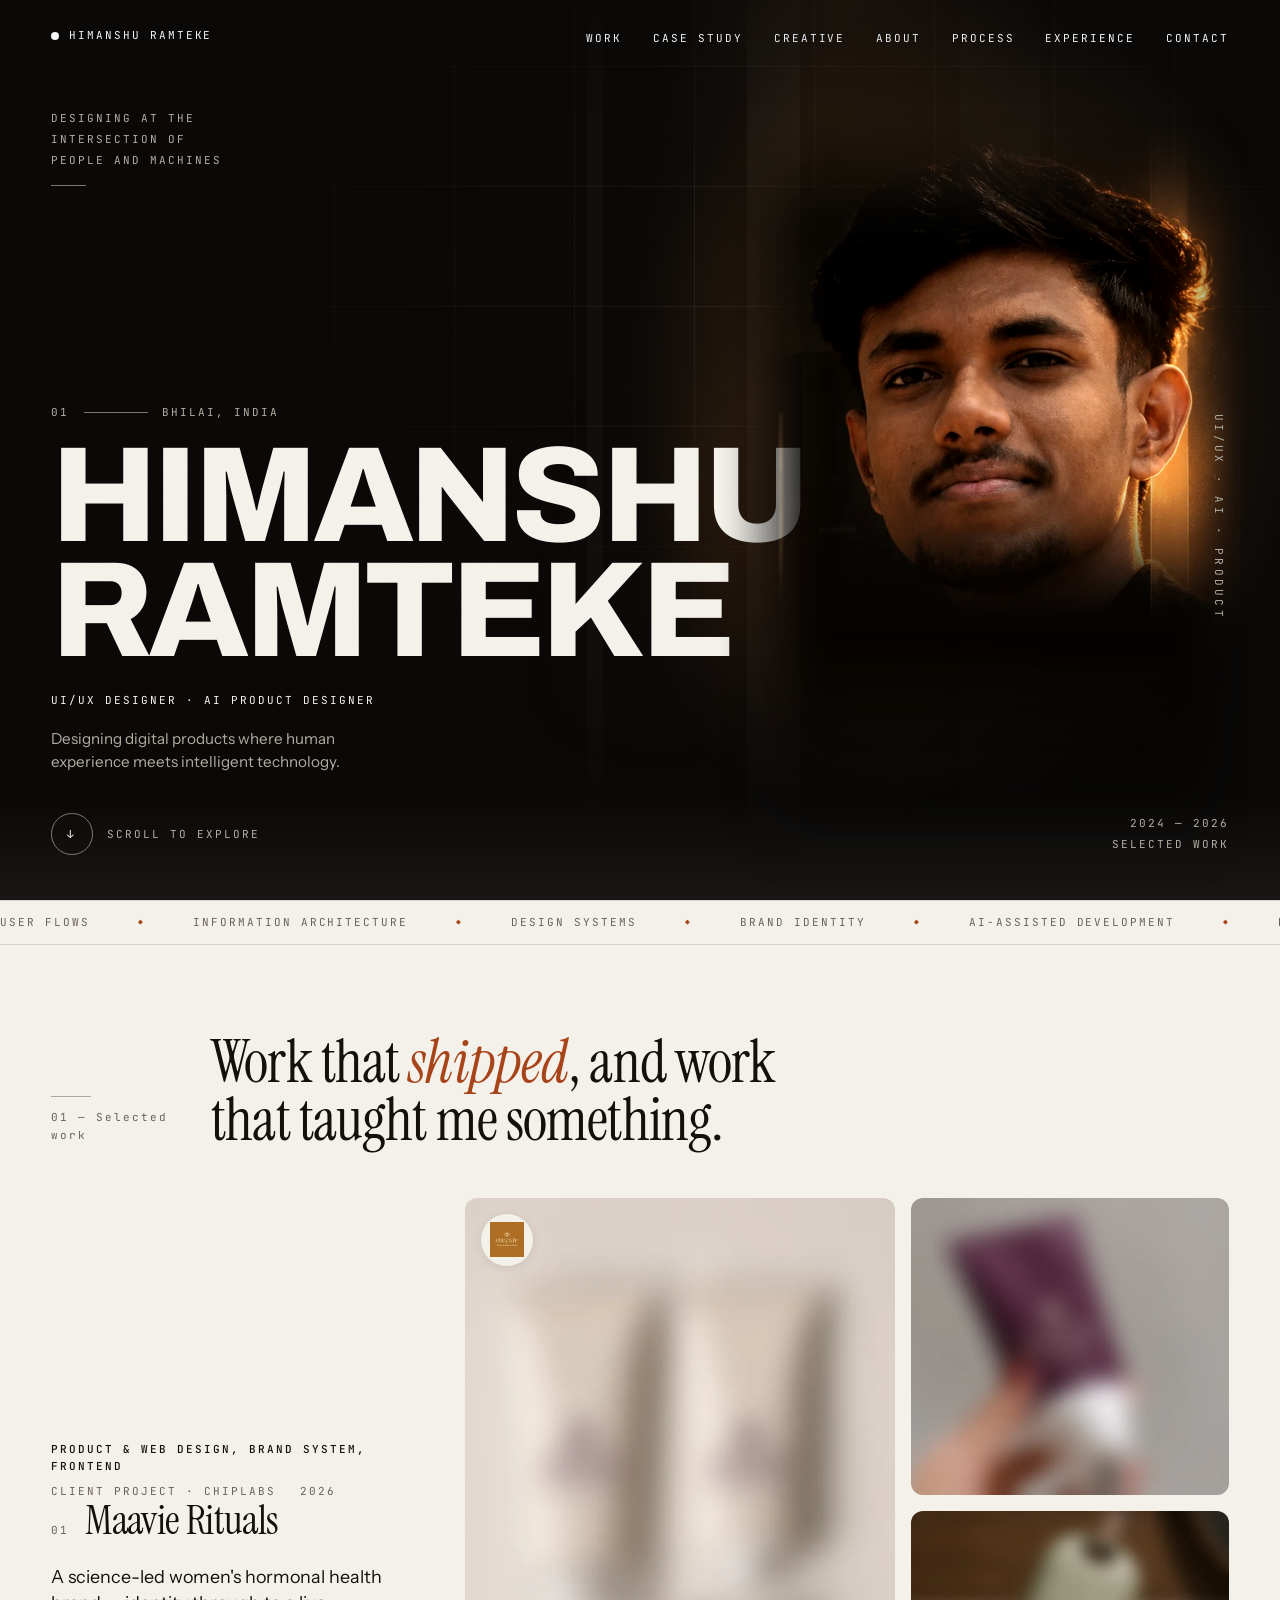
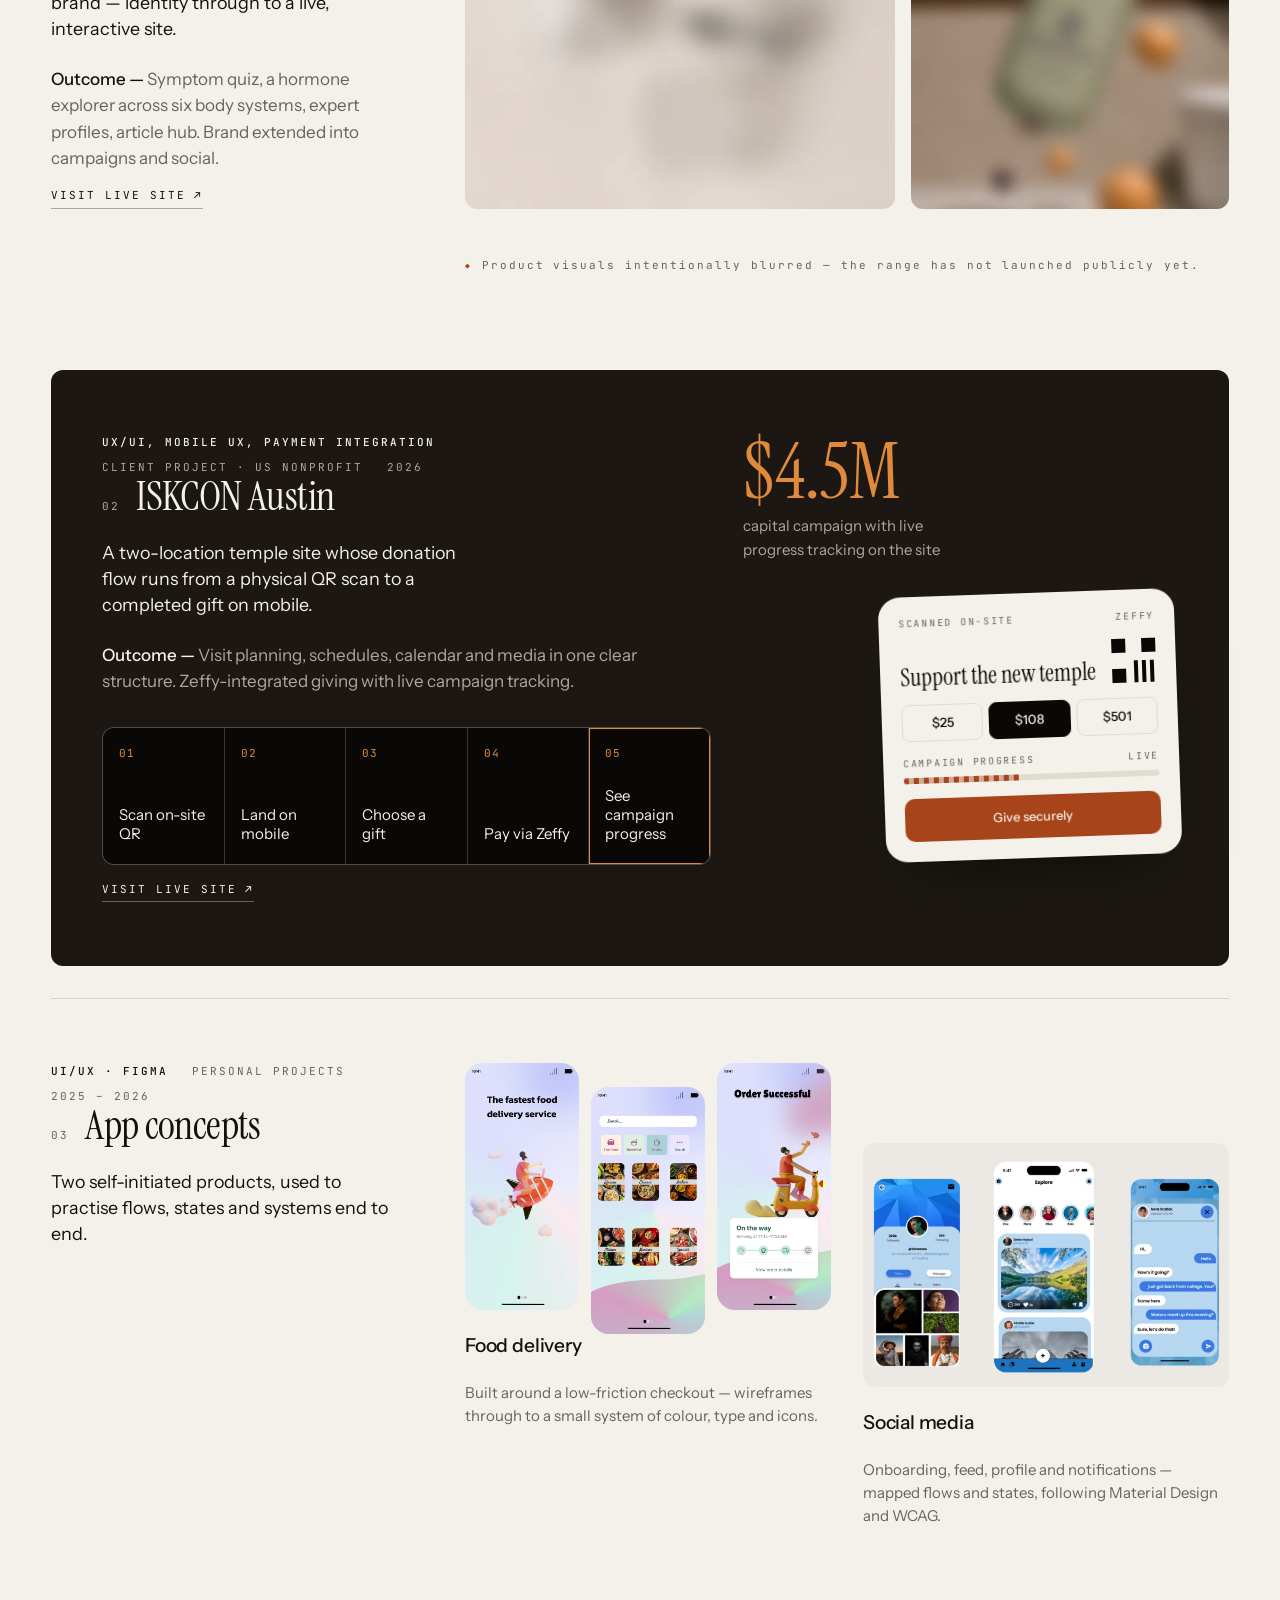
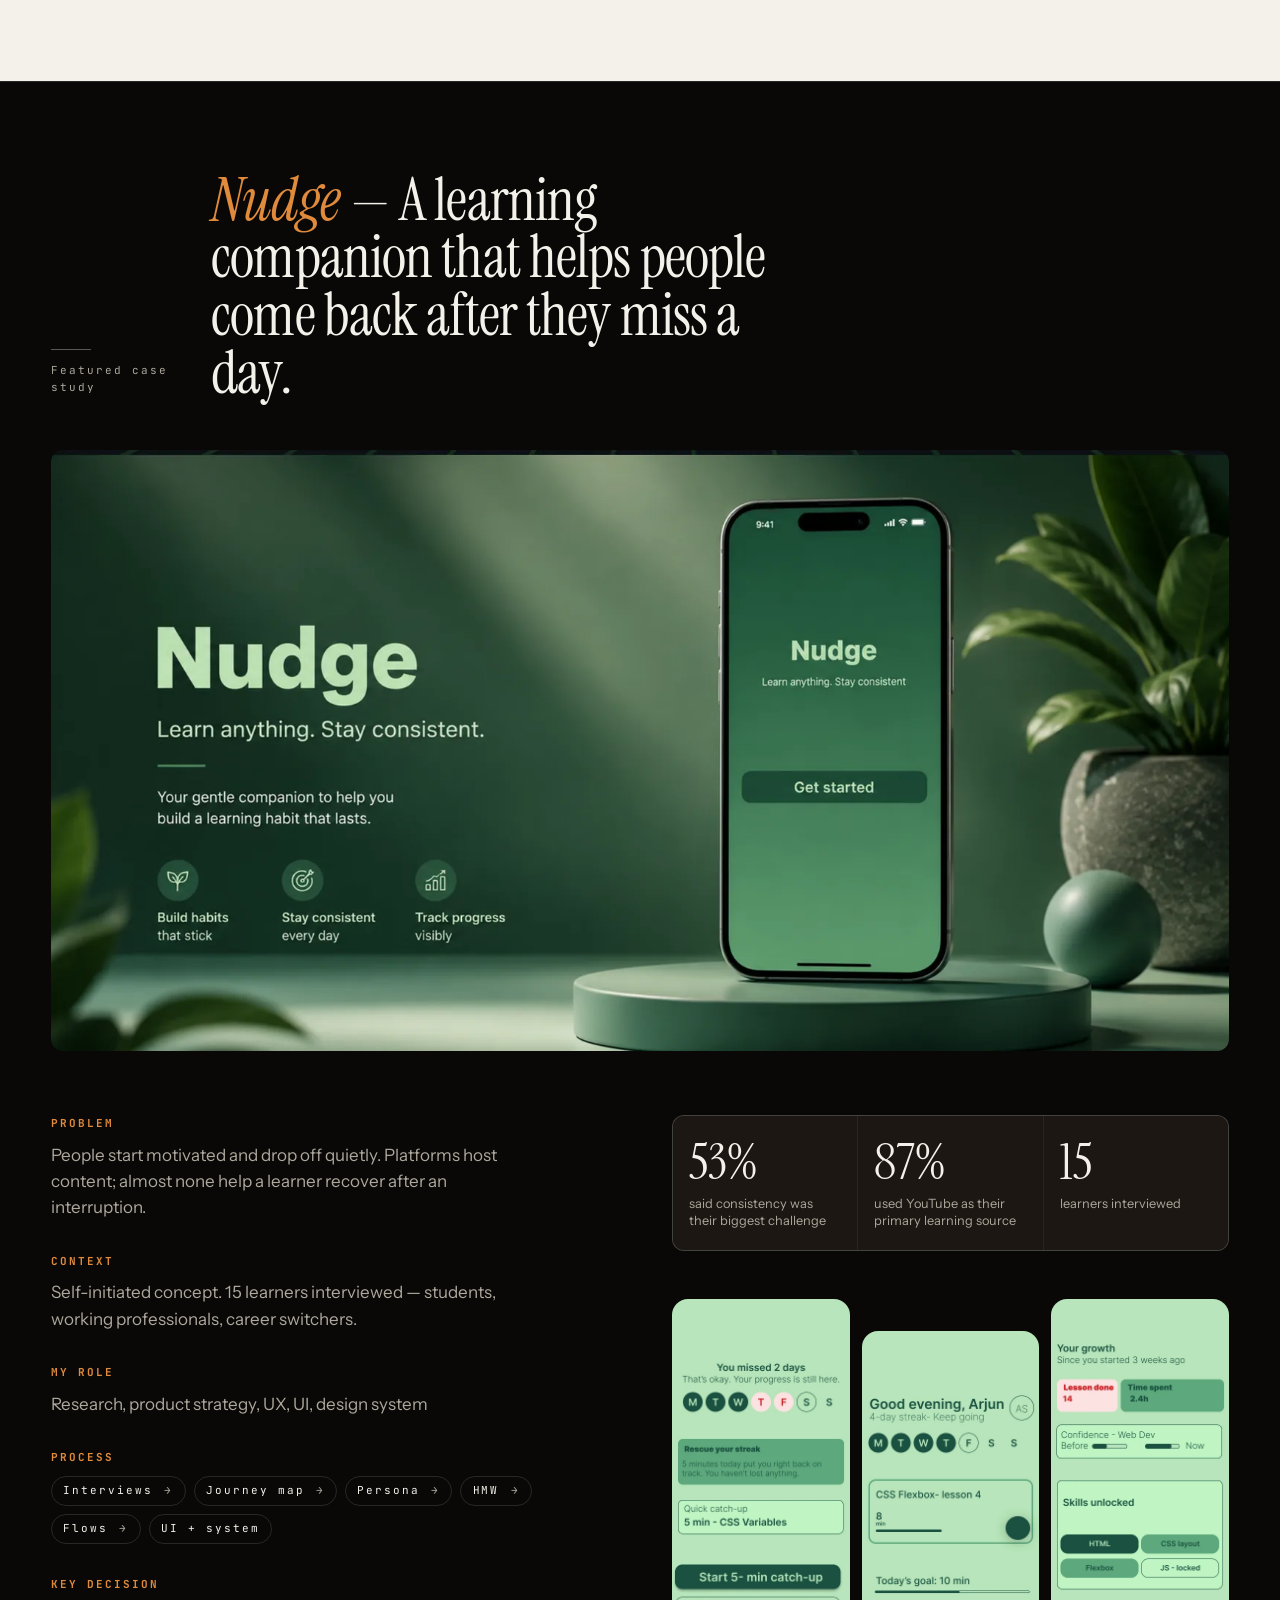
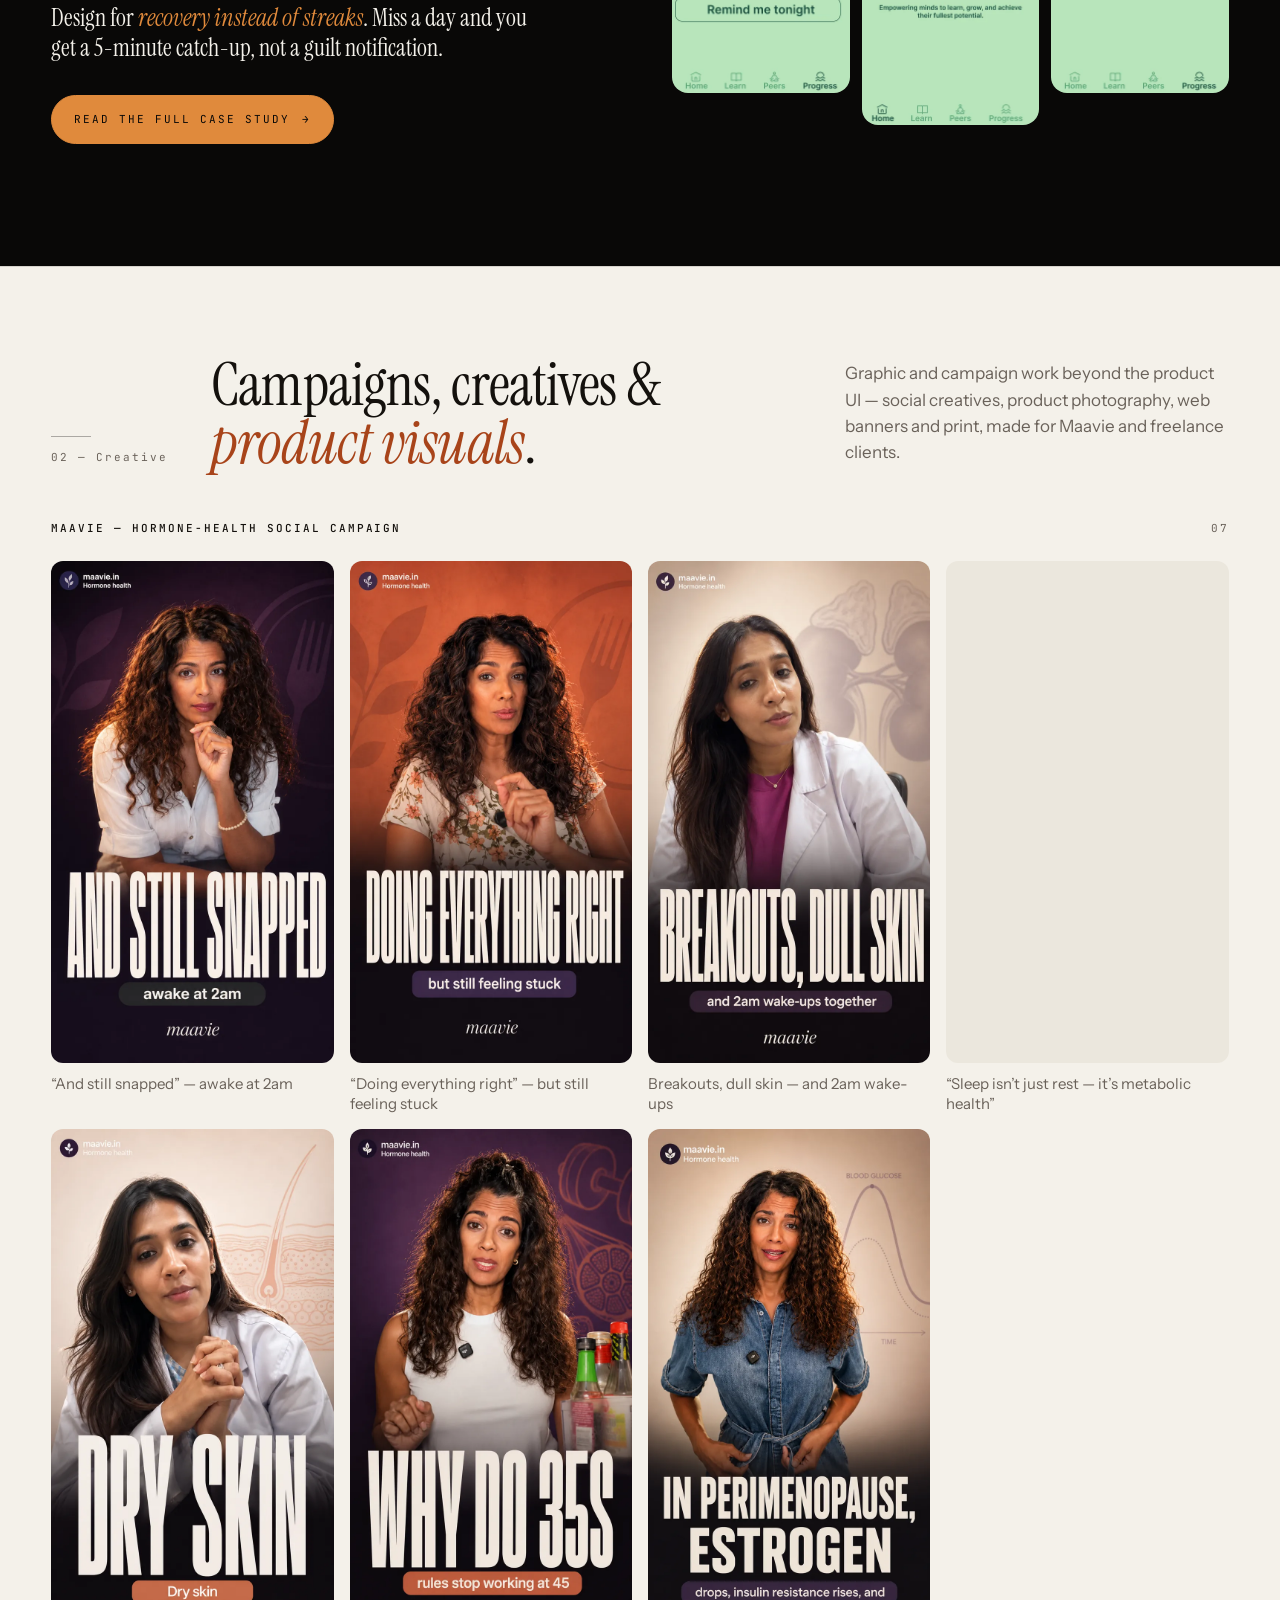
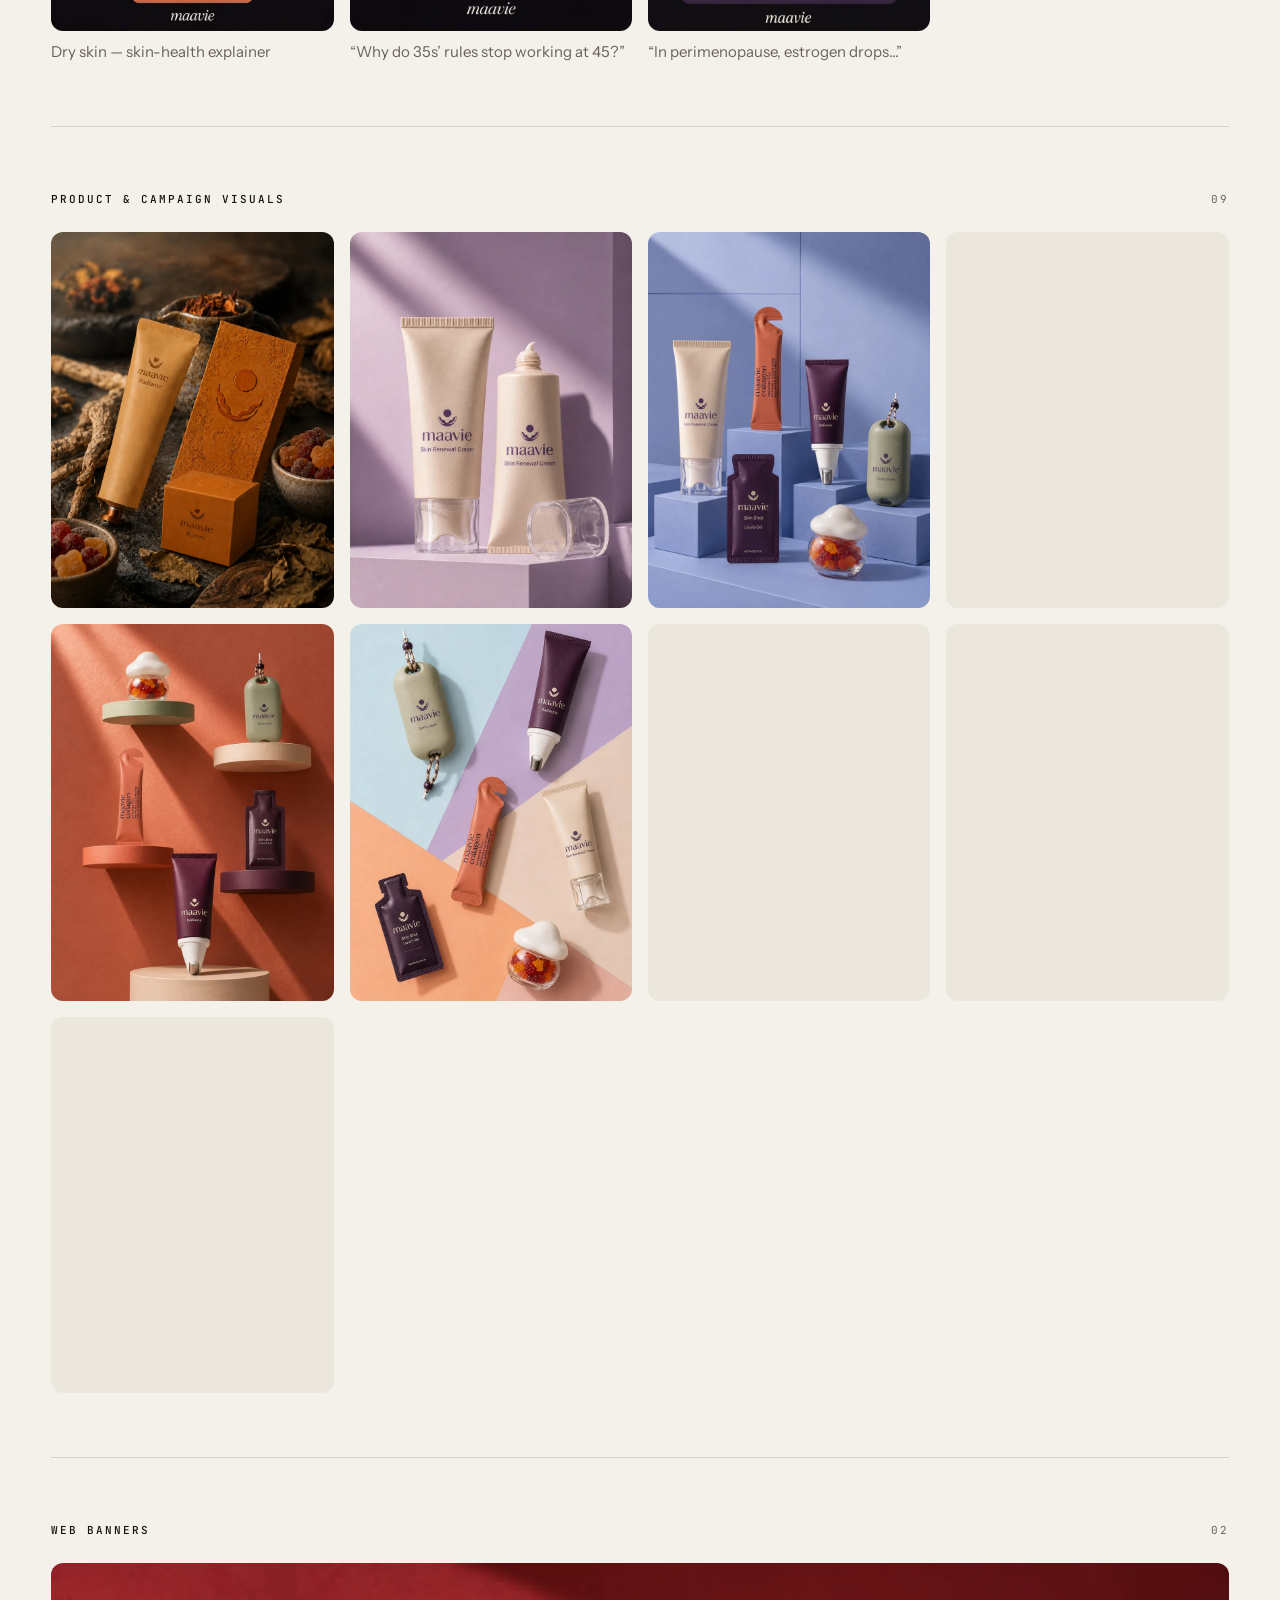
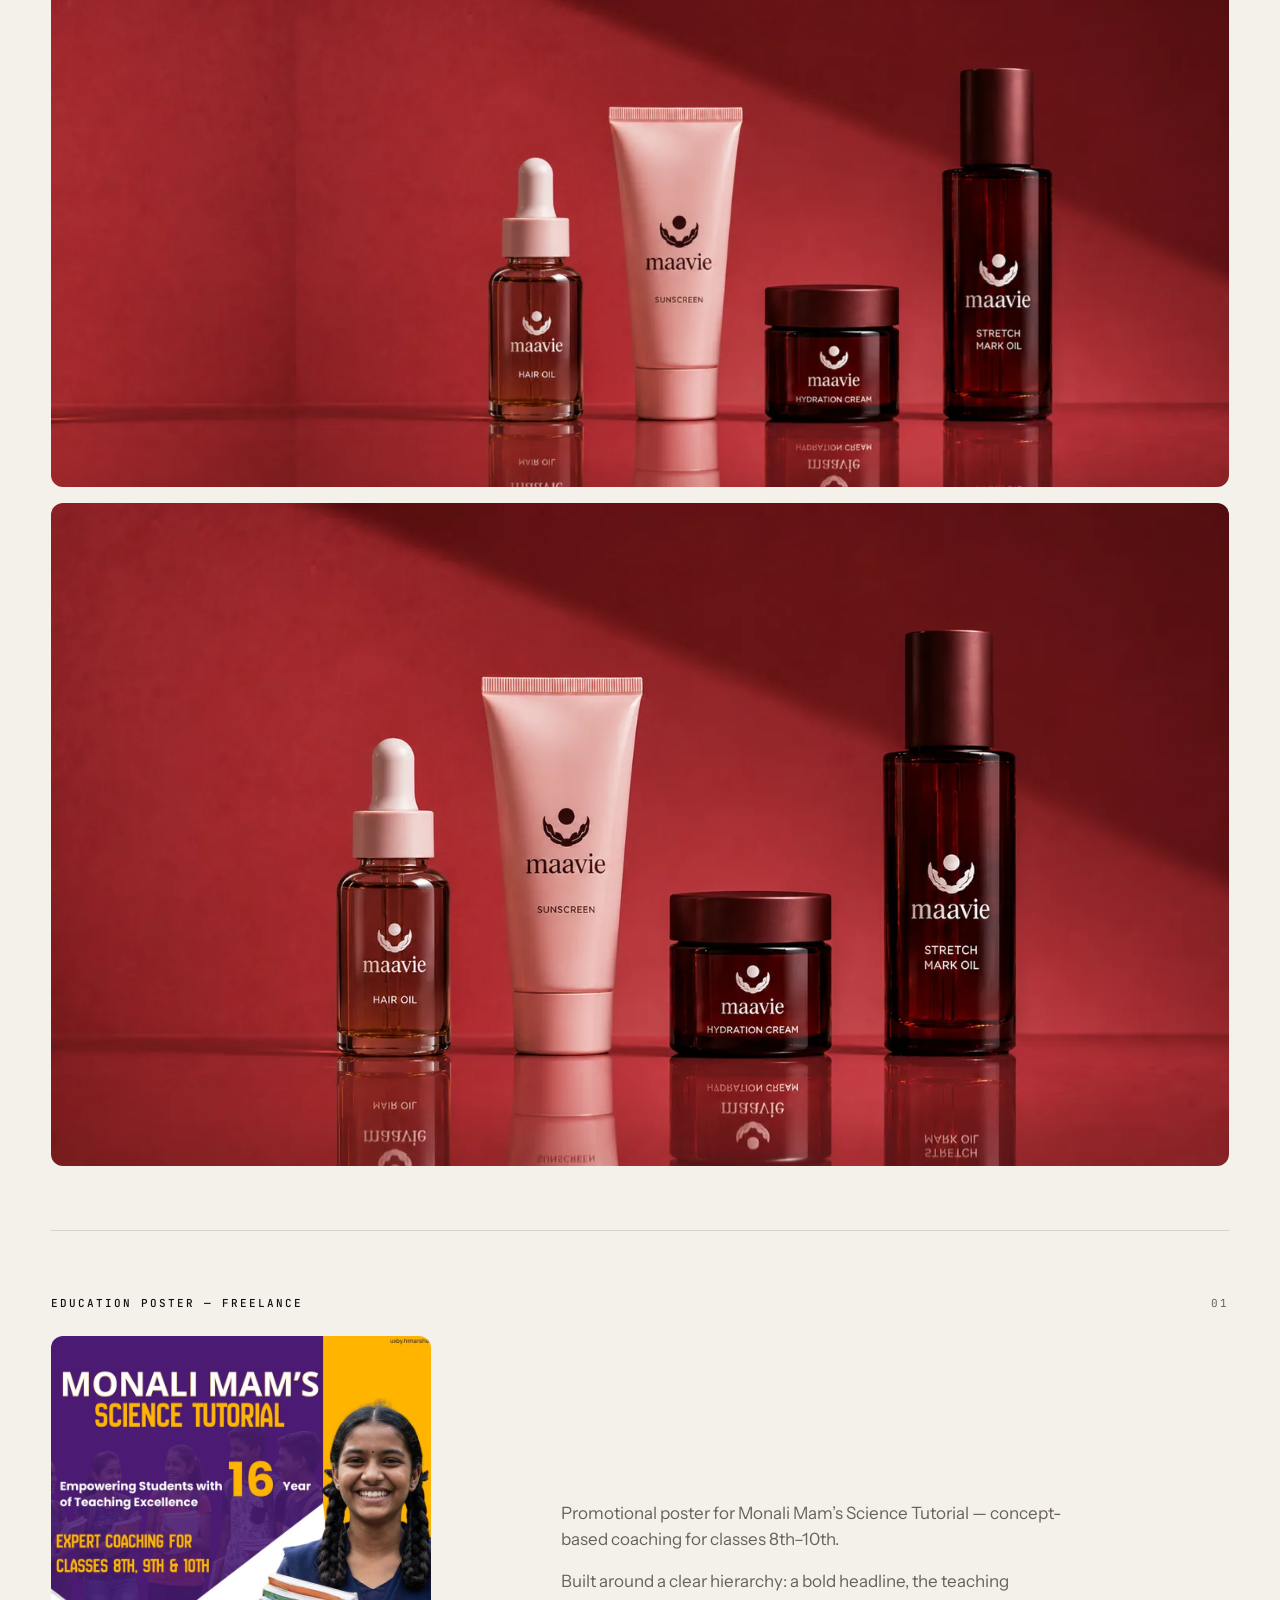
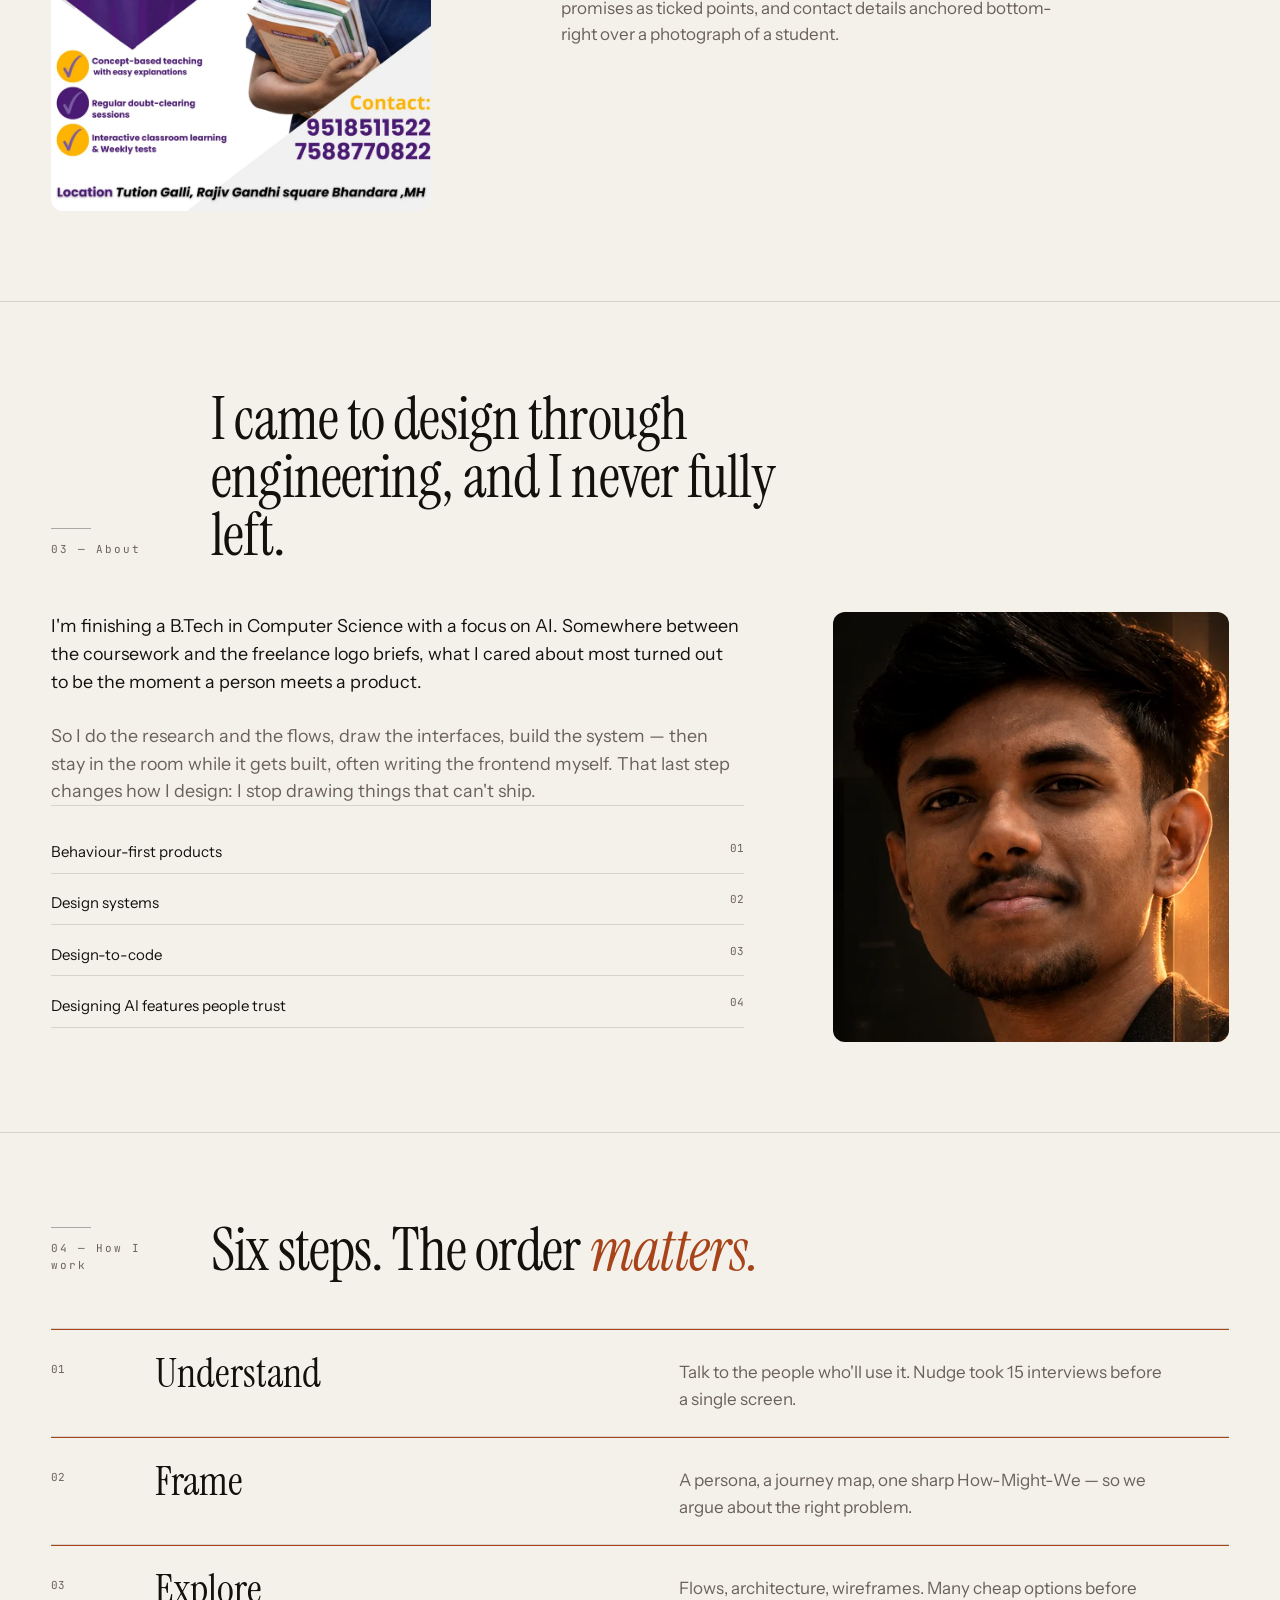
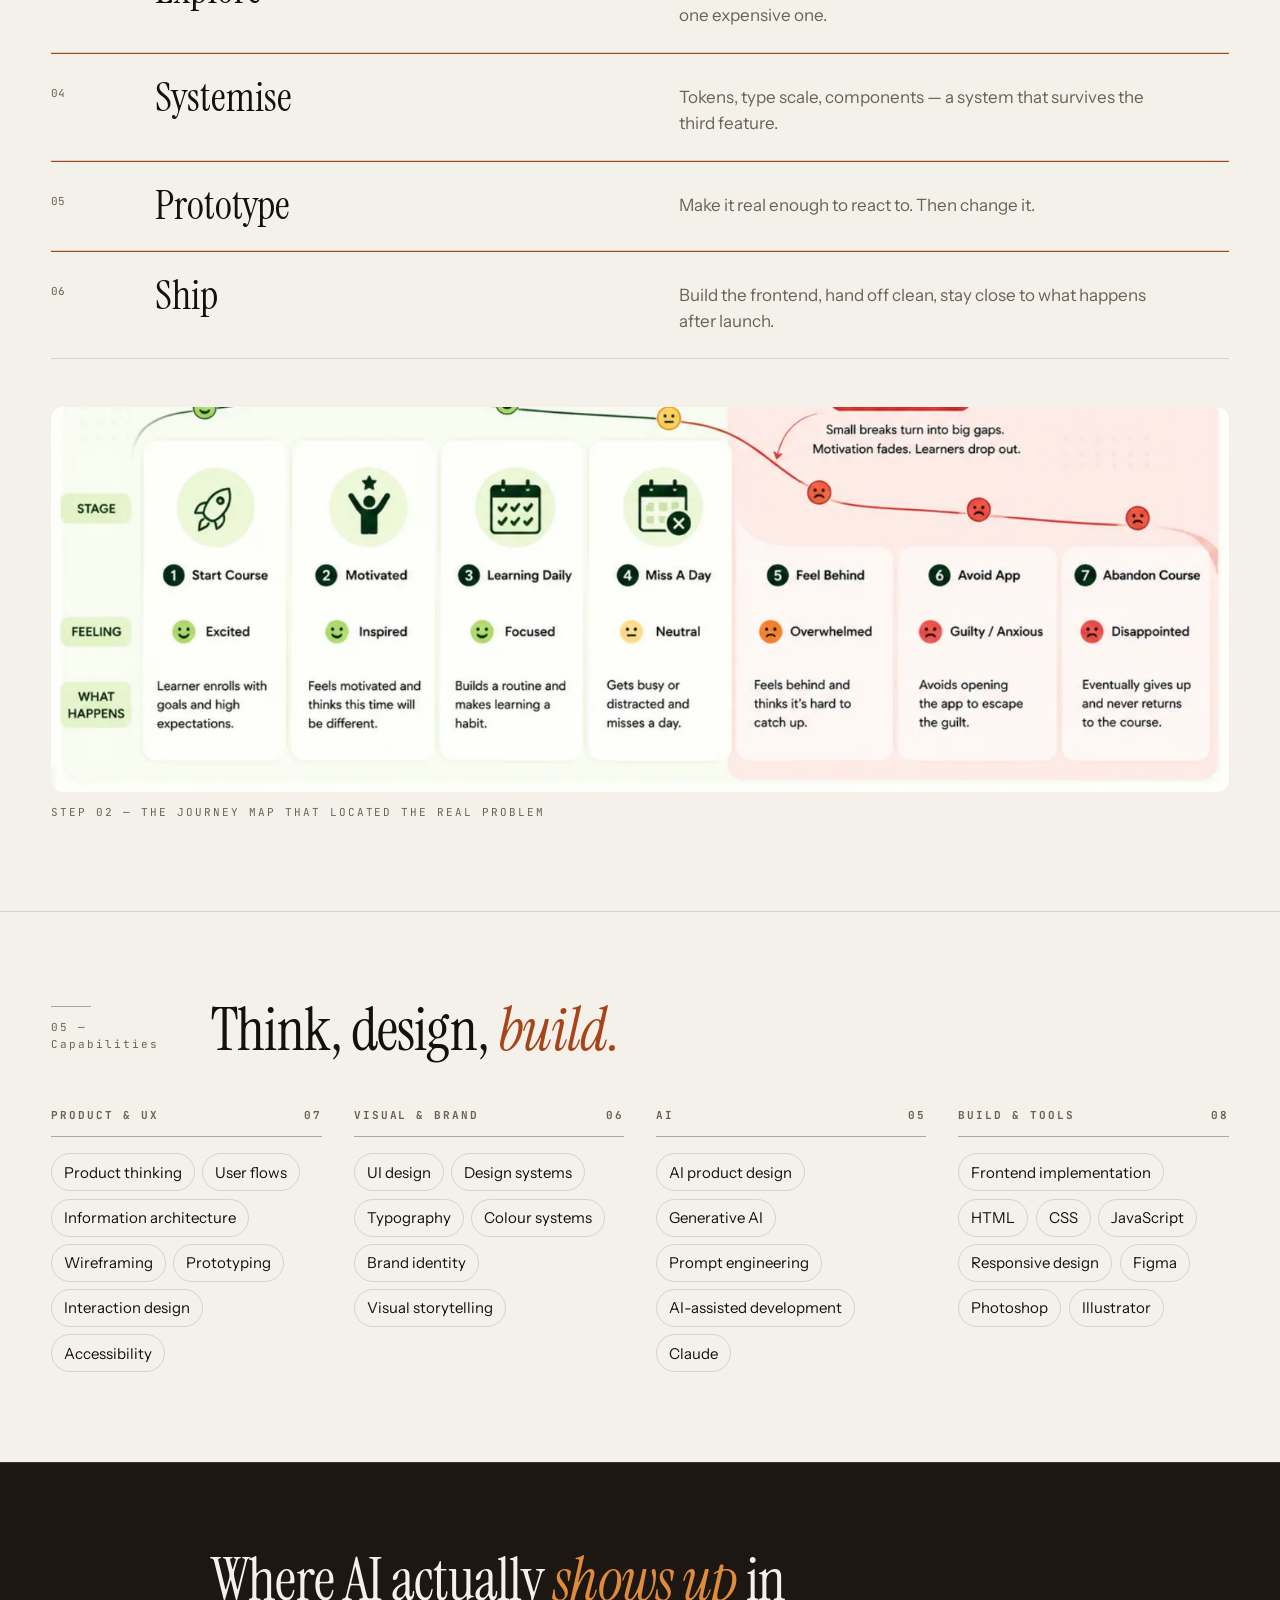
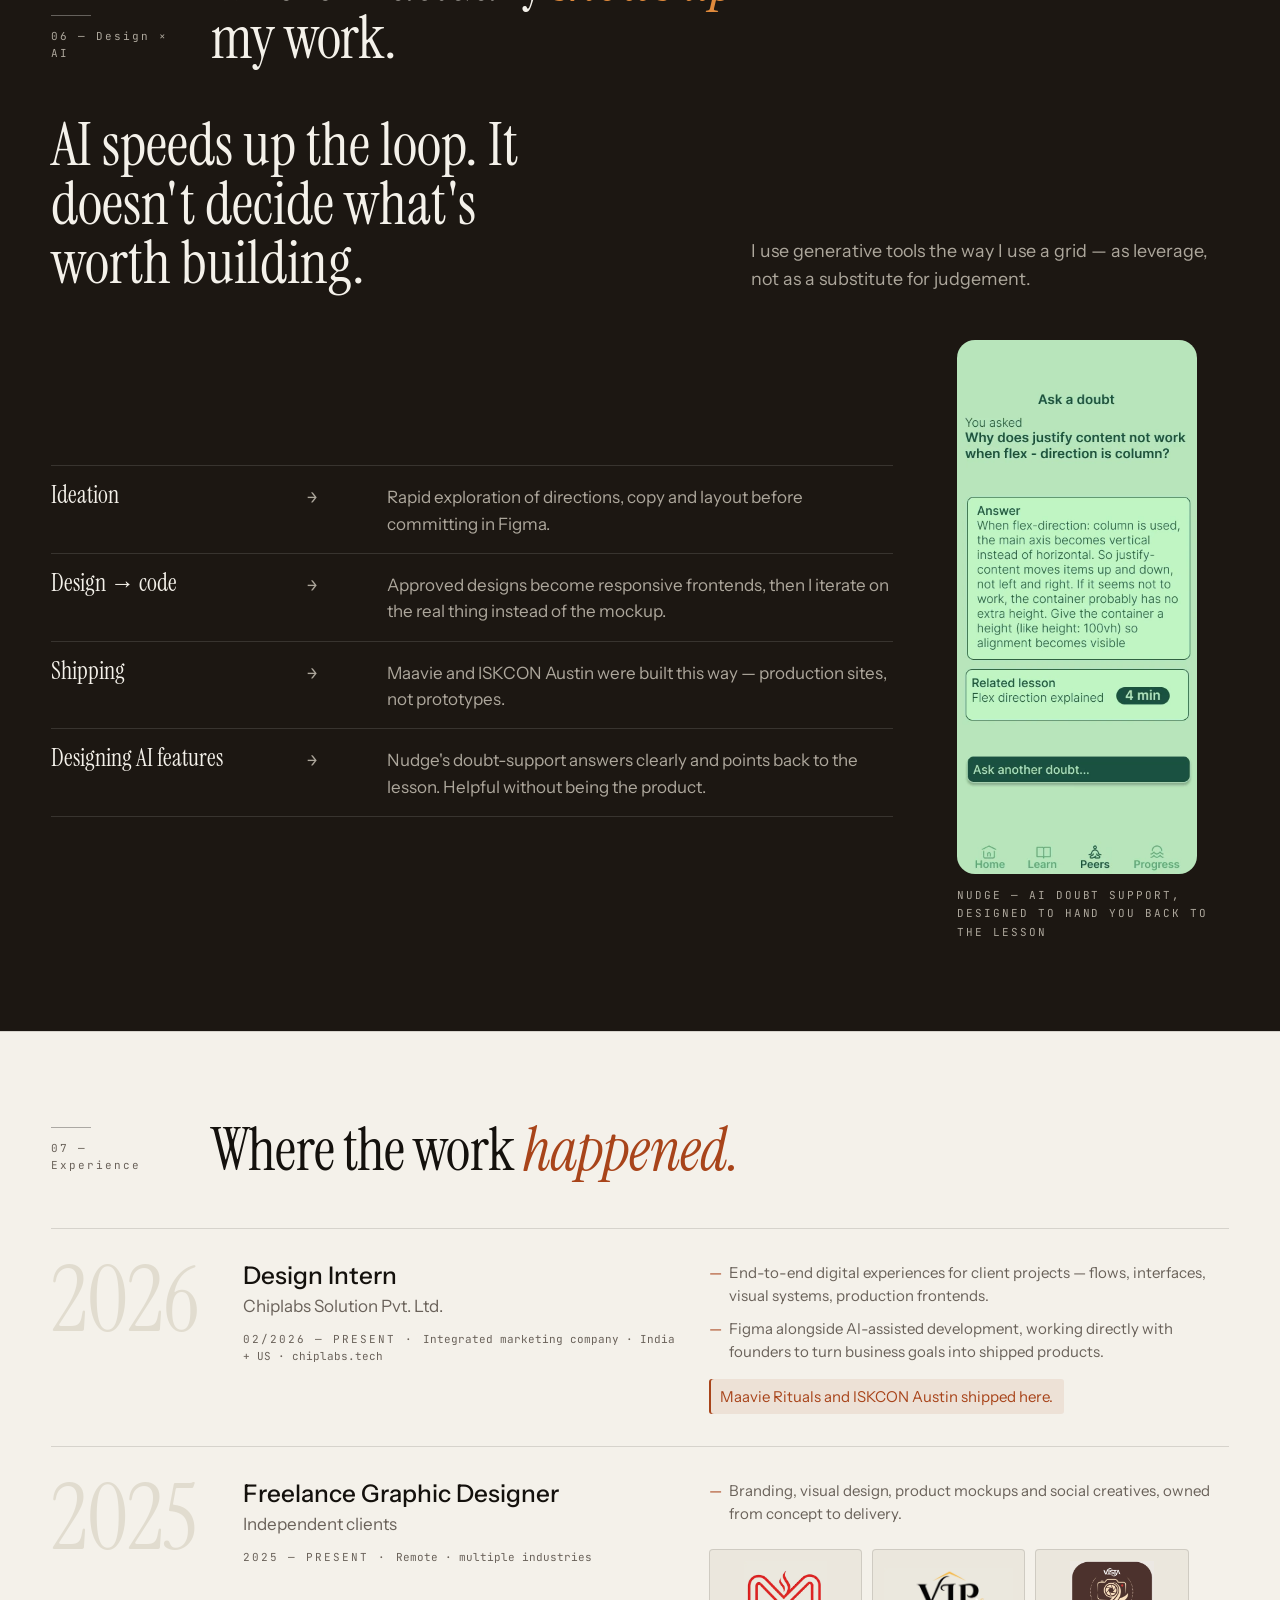
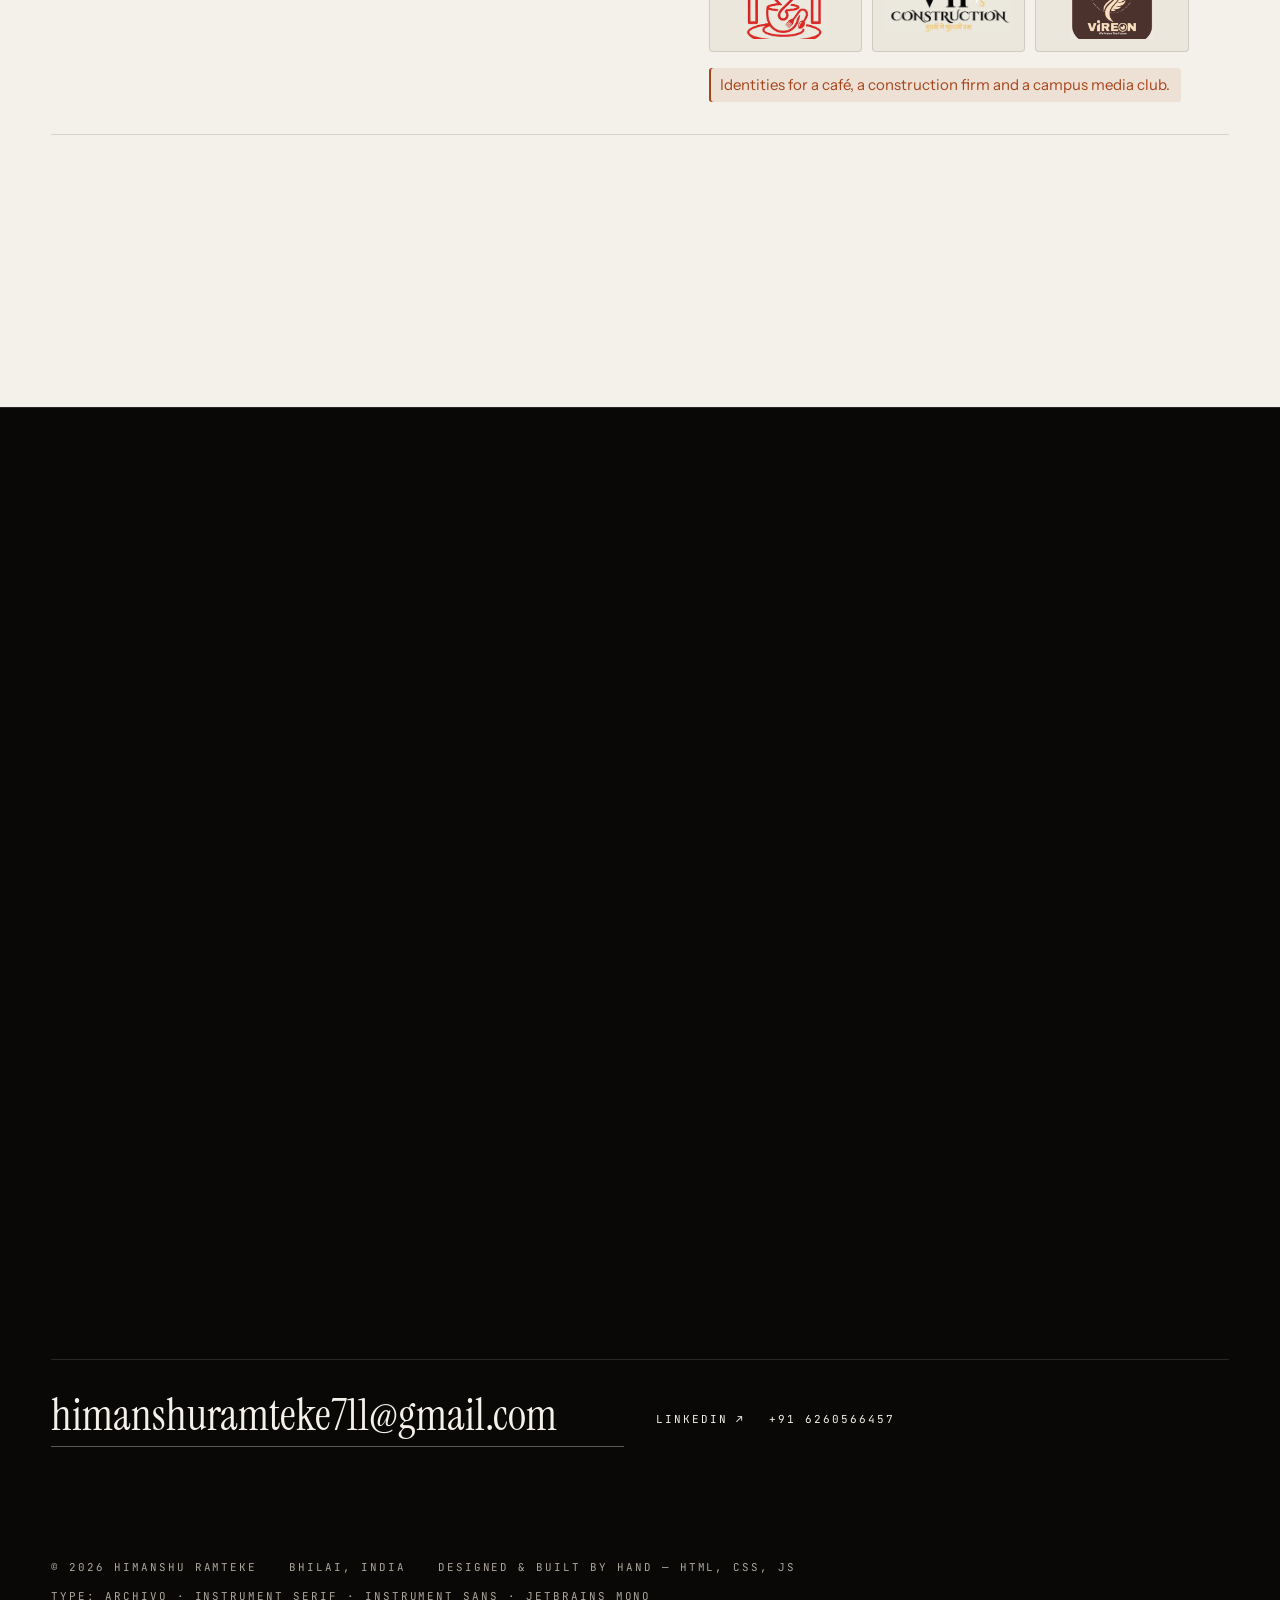
==== commit 705090fa: "design update  in the website" ====
--- a/index.html
+++ b/index.html
@@ -33,6 +33,7 @@
         <ul>
           <li><a href="#work">Work</a></li>
           <li><a href="#nudge">Case study</a></li>
+          <li><a href="#creative">Creative</a></li>
           <li><a href="#about">About</a></li>
           <li><a href="#process">Process</a></li>
           <li><a href="#experience">Experience</a></li>
@@ -47,10 +48,11 @@
     <nav aria-label="Mobile">
       <a href="#work"><span class="mono">01</span>Work</a>
       <a href="#nudge"><span class="mono">02</span>Case study</a>
-      <a href="#about"><span class="mono">03</span>About</a>
-      <a href="#process"><span class="mono">04</span>Process</a>
-      <a href="#experience"><span class="mono">05</span>Experience</a>
-      <a href="#contact"><span class="mono">06</span>Contact</a>
+      <a href="#creative"><span class="mono">03</span>Creative</a>
+      <a href="#about"><span class="mono">04</span>About</a>
+      <a href="#process"><span class="mono">05</span>Process</a>
+      <a href="#experience"><span class="mono">06</span>Experience</a>
+      <a href="#contact"><span class="mono">07</span>Contact</a>
     </nav>
     <div class="meta mono" data-render="menu-meta"></div>
   </div>
@@ -103,7 +105,6 @@
         <header class="sec-head rv">
           <span class="idx">01 — Selected work</span>
           <h2 class="title display">Work that <em>shipped</em>, and work that taught me something.</h2>
-          <p class="aside">Two live products designed and built end to end, plus the concepts where I practise the fundamentals. Fewer projects, shown properly.</p>
         </header>
         <div data-render="projects"></div>
       </div>
@@ -114,11 +115,16 @@
       <div class="container" data-render="featured"></div>
     </section>
 
+    <!-- ============ CREATIVE ============ -->
+    <section class="section creative" id="creative">
+      <div class="container" data-render="creative"></div>
+    </section>
+
     <!-- ============ ABOUT ============ -->
     <section class="section about" id="about">
       <div class="container">
         <header class="sec-head rv">
-          <span class="idx">02 — About</span>
+          <span class="idx">03 — About</span>
           <h2 class="title display" data-text="about-heading"></h2>
         </header>
         <div class="body" data-render="about"></div>
@@ -129,11 +135,13 @@
     <section class="section process" id="process">
       <div class="container">
         <header class="sec-head rv">
-          <span class="idx">03 — How I work</span>
+          <span class="idx">04 — How I work</span>
           <h2 class="title display">Six steps. The order <em>matters.</em></h2>
-          <p class="aside">The same loop whether it's a brand, a mobile concept or a live website — adapted to how much time and evidence I actually have.</p>
         </header>
-        <ol class="steps" data-render="process"></ol>
+        <div class="process-grid">
+          <ol class="steps" data-render="process"></ol>
+          <div data-render="process-artefact"></div>
+        </div>
       </div>
     </section>
 
@@ -141,7 +149,7 @@
     <section class="section skills" id="skills">
       <div class="container">
         <header class="sec-head rv">
-          <span class="idx">04 — Capabilities</span>
+          <span class="idx">05 — Capabilities</span>
           <h2 class="title display">Think, design, <em>build.</em></h2>
         </header>
         <div class="groups" data-render="skills"></div>
@@ -157,7 +165,7 @@
     <section class="section exp" id="experience">
       <div class="container">
         <header class="sec-head rv">
-          <span class="idx">06 — Experience</span>
+          <span class="idx">07 — Experience</span>
           <h2 class="title display">Where the work <em>happened.</em></h2>
         </header>
         <div class="list" data-render="experience"></div>
--- a/css/tokens.css
+++ b/css/tokens.css
@@ -68,8 +68,8 @@
   --s-3: 1.5rem;
   --s-4: 2rem;
   --s-5: 3rem;
-  --s-6: clamp(3rem, 6vw, 5rem);
-  --s-7: clamp(4.5rem, 10vw, 9rem);
+  --s-6: clamp(2.5rem, 5vw, 4rem);
+  --s-7: clamp(3.5rem, 7vw, 6.5rem);
   --radius: 4px;
   --radius-lg: 12px;
 
--- a/css/main.css
+++ b/css/main.css
@@ -49,8 +49,8 @@
 
 /* Section header — index number + eyebrow + serif title */
 .sec-head {
-  display: grid; grid-template-columns: 1fr; gap: var(--s-3) var(--col-gap);
-  align-items: end; margin-bottom: var(--s-6);
+  display: grid; grid-template-columns: 1fr; gap: var(--s-2) var(--col-gap);
+  align-items: end; margin-bottom: var(--s-5);
 }
 .sec-head .idx { font-family: var(--font-mono); font-size: var(--t-mono); letter-spacing: var(--track-mono); color: var(--fg-2); padding-bottom: .55em; }
 .sec-head .idx::before { content: ""; display: block; width: 2.5rem; height: 1px; background: var(--line-strong); margin-bottom: .75rem; }
@@ -156,7 +156,7 @@
 
 /* layout: split */
 .project.split { grid-template-columns: 1fr; }
-.project.split .visual { display: grid; grid-template-columns: 1.3fr 1fr; grid-template-rows: 1fr 1fr; gap: var(--s-2); aspect-ratio: 4/3; }
+.project.split .visual { display: grid; grid-template-columns: 1.35fr 1fr; grid-template-rows: 1fr 1fr; gap: var(--s-2); aspect-ratio: 5/4; }
 .project.split .visual .img:nth-child(1) { grid-row: 1 / 3; }
 .project.split .logo-chip { position: absolute; left: 1rem; top: 1rem; width: 3.25rem; height: 3.25rem; border-radius: 50%; background: var(--paper); display: grid; place-items: center; padding: .55rem; box-shadow: 0 2px 10px rgba(0,0,0,.08); }
 /* caption for work that can't be shown in full yet */
@@ -167,7 +167,7 @@
 }
 .visual-note::before { content: "◆"; font-size: .5rem; color: var(--accent); }
 @media (min-width: 900px) {
-  .project.split { grid-template-columns: 5fr 7fr; align-items: end; }
+  .project.split { grid-template-columns: 4fr 8fr; align-items: end; }
   .project.split .copy { position: sticky; top: 7rem; padding-right: var(--col-gap); }
   .project.split .visual-note { grid-column: 2; }
 }
@@ -218,7 +218,7 @@
 .project.pair .phones .img:nth-child(2) { transform: translateY(1.5rem); }
 .project.pair .wide .img { aspect-ratio: 3/2; }
 @media (min-width: 900px) {
-  .project.pair { grid-template-columns: 5fr 7fr; }
+  .project.pair { grid-template-columns: 4fr 8fr; }
   .project.pair .visual { grid-template-columns: 1fr 1fr; align-items: start; }
   .project.pair .item:nth-child(2) { margin-top: 5rem; }
 }
@@ -256,6 +256,12 @@
 .about .body { display: grid; gap: var(--s-5); }
 .about .body p { max-width: 60ch; color: var(--fg-2); font-size: var(--t-lead); line-height: 1.55; }
 .about .body p:first-child { color: var(--fg); }
+.about .side { display: grid; gap: var(--s-4); align-content: start; }
+.about .about-portrait { aspect-ratio: 520/565; border-radius: var(--radius-lg); }
+@media (min-width: 900px) {
+  .about .body { grid-template-columns: 6fr 5fr; align-items: start; }
+  .about .side { position: sticky; top: 6rem; }
+}
 .about .interests { display: grid; gap: .5rem; border-top: 1px solid var(--line); padding-top: var(--s-3); }
 .about .interests li { display: flex; justify-content: space-between; gap: 1rem; padding-block: .6rem; border-bottom: 1px solid var(--line); font-size: var(--t-small); }
 .about .interests li span:last-child { font-family: var(--font-mono); font-size: var(--t-mono); color: var(--fg-2); }
@@ -266,15 +272,19 @@
 /* =============================================================
    PROCESS
    ============================================================= */
+.process-grid { display: grid; gap: var(--s-5); }
+.artefact .img { border-radius: var(--radius-lg); background: var(--paper-2); overflow: hidden; display: block; }
+.artefact img { width: 100%; height: auto; }
+.artefact figcaption { font-family: var(--font-mono); font-size: var(--t-mono); letter-spacing: var(--track-mono); text-transform: uppercase; color: var(--fg-2); margin-top: .75rem; }
 .process .steps { display: grid; gap: 0; counter-reset: step; border-top: 1px solid var(--line); }
-.process .step { display: grid; grid-template-columns: 3.5rem 1fr; gap: var(--s-3); padding-block: var(--s-4); border-bottom: 1px solid var(--line); position: relative; transition: padding-left var(--dur) var(--ease-out); }
+.process .step { display: grid; grid-template-columns: 3.5rem 1fr; gap: var(--s-3); padding-block: var(--s-3); border-bottom: 1px solid var(--line); position: relative; transition: padding-left var(--dur) var(--ease-out); }
 .process .step .n { font-family: var(--font-mono); font-size: var(--t-mono); color: var(--fg-2); padding-top: .5rem; }
 .process .step .t { font-family: var(--font-display); font-weight: 400; font-size: var(--t-h2); line-height: 1; }
 .process .step p { color: var(--fg-2); max-width: 44ch; margin-top: .75rem; grid-column: 2; }
 .process .step::before { content: ""; position: absolute; left: 0; top: 0; height: 1px; width: 0; background: var(--accent); transition: width var(--dur-slow) var(--ease-out); }
 .process .step.is-in::before { width: 100%; }
 @media (min-width: 900px) {
-  .process .step { grid-template-columns: 8rem 1fr 1fr; align-items: start; }
+  .process .step { grid-template-columns: 5rem 1fr 1.1fr; align-items: start; }
   .process .step p { margin-top: .4rem; grid-column: auto; }
   .process .step:hover { padding-left: 1rem; }
 }
@@ -295,8 +305,14 @@
    DESIGN × AI
    ============================================================= */
 .ai-sec .intro { max-width: 52ch; color: var(--fg-2); font-size: var(--t-lead); }
-.ai-sec .rows { border-top: 1px solid var(--line); margin-top: var(--s-5); }
-.ai-sec .row { display: grid; grid-template-columns: 1fr; gap: .5rem var(--col-gap); padding-block: var(--s-3); border-bottom: 1px solid var(--line); }
+.ai-body { display: grid; gap: var(--s-5); margin-top: var(--s-5); }
+.ai-proof { justify-self: start; }
+.ai-proof .img { width: min(100%, 15rem); border-radius: 18px; overflow: hidden; display: block; }
+.ai-proof img { width: 100%; height: auto; }
+.ai-proof figcaption { font-family: var(--font-mono); font-size: var(--t-mono); letter-spacing: var(--track-mono); text-transform: uppercase; color: var(--fg-2); margin-top: .75rem; max-width: 18rem; line-height: 1.7; }
+@media (min-width: 1000px) { .ai-body { grid-template-columns: 1fr minmax(0, 17rem); gap: var(--s-6); align-items: center; } }
+.ai-sec .rows { border-top: 1px solid var(--line); }
+.ai-sec .row { display: grid; grid-template-columns: 1fr; gap: .5rem var(--col-gap); padding-block: var(--s-2); border-bottom: 1px solid var(--line); }
 .ai-sec .row .stage { font-family: var(--font-display); font-size: var(--t-h3); line-height: 1.1; }
 .ai-sec .row .arrow { display: none; color: var(--fg-2); font-family: var(--font-mono); }
 .ai-sec .row .how { color: var(--fg-2); max-width: 56ch; }
@@ -314,7 +330,7 @@
    EXPERIENCE
    ============================================================= */
 .exp .list { border-top: 1px solid var(--line); }
-.exp .item { display: grid; grid-template-columns: 1fr; gap: var(--s-2) var(--col-gap); padding-block: var(--s-5); border-bottom: 1px solid var(--line); }
+.exp .item { display: grid; grid-template-columns: 1fr; gap: var(--s-2) var(--col-gap); padding-block: var(--s-4); border-bottom: 1px solid var(--line); }
 .exp .year { font-family: var(--font-display); font-size: clamp(3rem, 7vw, 6rem); line-height: .9; color: var(--paper-3); transition: color var(--dur); }
 .exp .item:hover .year { color: var(--accent); }
 .exp .role { font-size: var(--t-h3); font-weight: 500; line-height: 1.2; }
@@ -325,6 +341,10 @@
 .exp .points li::before { content: "—"; position: absolute; left: 0; color: var(--accent); }
 /* a tint, not a fill — several of these can share a viewport without
    competing with the section's one accent element */
+.exp .marks { display: grid; grid-template-columns: repeat(3, 1fr); gap: .6rem; margin-top: var(--s-3); max-width: 30rem; }
+.exp .mark { aspect-ratio: 3/2; padding: .7rem; background: var(--paper-2); border: 1px solid var(--line); border-radius: var(--radius); overflow: hidden; }
+.exp .mark img { width: 100%; height: 100%; object-fit: contain; transition: transform var(--dur) var(--ease-out); }
+.exp .item:hover .mark img { transform: scale(1.04); }
 .exp .highlight { margin-top: 1rem; font-size: var(--t-small); display: inline-block;
   background: rgba(168, 68, 26, .09); color: var(--accent);
   padding: .35rem .7rem; border-radius: 3px; box-shadow: inset 2px 0 0 var(--accent); }
@@ -335,7 +355,7 @@
 /* =============================================================
    CONTACT / FOOTER
    ============================================================= */
-.contact { padding-block: var(--s-7) var(--s-4); min-height: 80svh; display: grid; align-content: space-between; }
+.contact { padding-block: var(--s-7) var(--s-4); min-height: 62svh; display: grid; align-content: space-between; }
 .contact .container { display: grid; gap: var(--s-6); }
 .contact .headline { font-size: var(--t-hero); max-width: 16ch; }
 .contact .headline .line { display: block; }
@@ -379,3 +399,47 @@
   .cursor { display: none; }
   .strip .track { animation: none; }
 }
+
+/* =============================================================
+   CREATIVE — graphic / campaign galleries
+   Paper room. Grouped by medium; each group led with the mono spine.
+   ============================================================= */
+.creative .cr-group { padding-top: var(--s-6); margin-top: var(--s-6); border-top: 1px solid var(--line); }
+.creative .cr-group:first-of-type { padding-top: 0; margin-top: 0; border-top: 0; }
+.cr-head { display: flex; align-items: baseline; justify-content: space-between; gap: 1rem; flex-wrap: wrap; margin-bottom: var(--s-3); }
+.cr-head h3 { font-family: var(--font-mono); font-size: var(--t-mono); letter-spacing: var(--track-mono); text-transform: uppercase; font-weight: 500; }
+.cr-head .count { font-family: var(--font-mono); font-size: var(--t-mono); letter-spacing: var(--track-mono); color: var(--fg-2); }
+
+/* Social — a horizontal campaign reel of vertical creatives */
+.cr-social {
+  display: grid; grid-auto-flow: column; grid-auto-columns: minmax(216px, 1fr);
+  gap: var(--s-2); overflow-x: auto; scroll-snap-type: x mandatory;
+  padding-bottom: .9rem; margin-inline: calc(-1 * var(--gutter)); padding-inline: var(--gutter);
+  scrollbar-width: thin; scrollbar-color: var(--line-strong) transparent;
+}
+.cr-social::-webkit-scrollbar { height: 6px; }
+.cr-social::-webkit-scrollbar-thumb { background: var(--line-strong); border-radius: 999px; }
+.cr-card { display: grid; gap: .7rem; scroll-snap-align: start; align-content: start; }
+.cr-card .img { aspect-ratio: 760 / 1350; }
+.cr-card figcaption { font-size: var(--t-small); color: var(--fg-2); line-height: 1.3; }
+@media (min-width: 900px) {
+  .cr-social { grid-auto-columns: minmax(0, 1fr); grid-auto-flow: row; grid-template-columns: repeat(4, 1fr); overflow: visible; margin-inline: 0; padding-inline: 0; padding-bottom: 0; }
+}
+
+/* Product & campaign visuals — a quiet grid */
+.cr-grid { display: grid; grid-template-columns: repeat(2, 1fr); gap: var(--s-2); }
+.cr-grid .img { aspect-ratio: 3 / 4; }
+@media (min-width: 720px)  { .cr-grid { grid-template-columns: repeat(3, 1fr); } }
+@media (min-width: 1080px) { .cr-grid { grid-template-columns: repeat(4, 1fr); } }
+
+/* Web banners — full width, natural height */
+.cr-wide { display: grid; gap: var(--s-2); }
+.cr-wide .img { background: var(--paper-2); }
+.cr-wide .img img { height: auto; }
+
+/* Education poster — image beside a short note */
+.cr-poster { display: grid; gap: var(--s-4); align-items: center; }
+.cr-poster .img { aspect-ratio: 880 / 1100; width: 100%; max-width: 380px; justify-self: center; }
+.cr-poster .txt p { color: var(--fg-2); max-width: 46ch; }
+.cr-poster .txt p + p { margin-top: var(--s-2); }
+@media (min-width: 760px) { .cr-poster { grid-template-columns: 5fr 7fr; } .cr-poster .img { justify-self: start; } }
